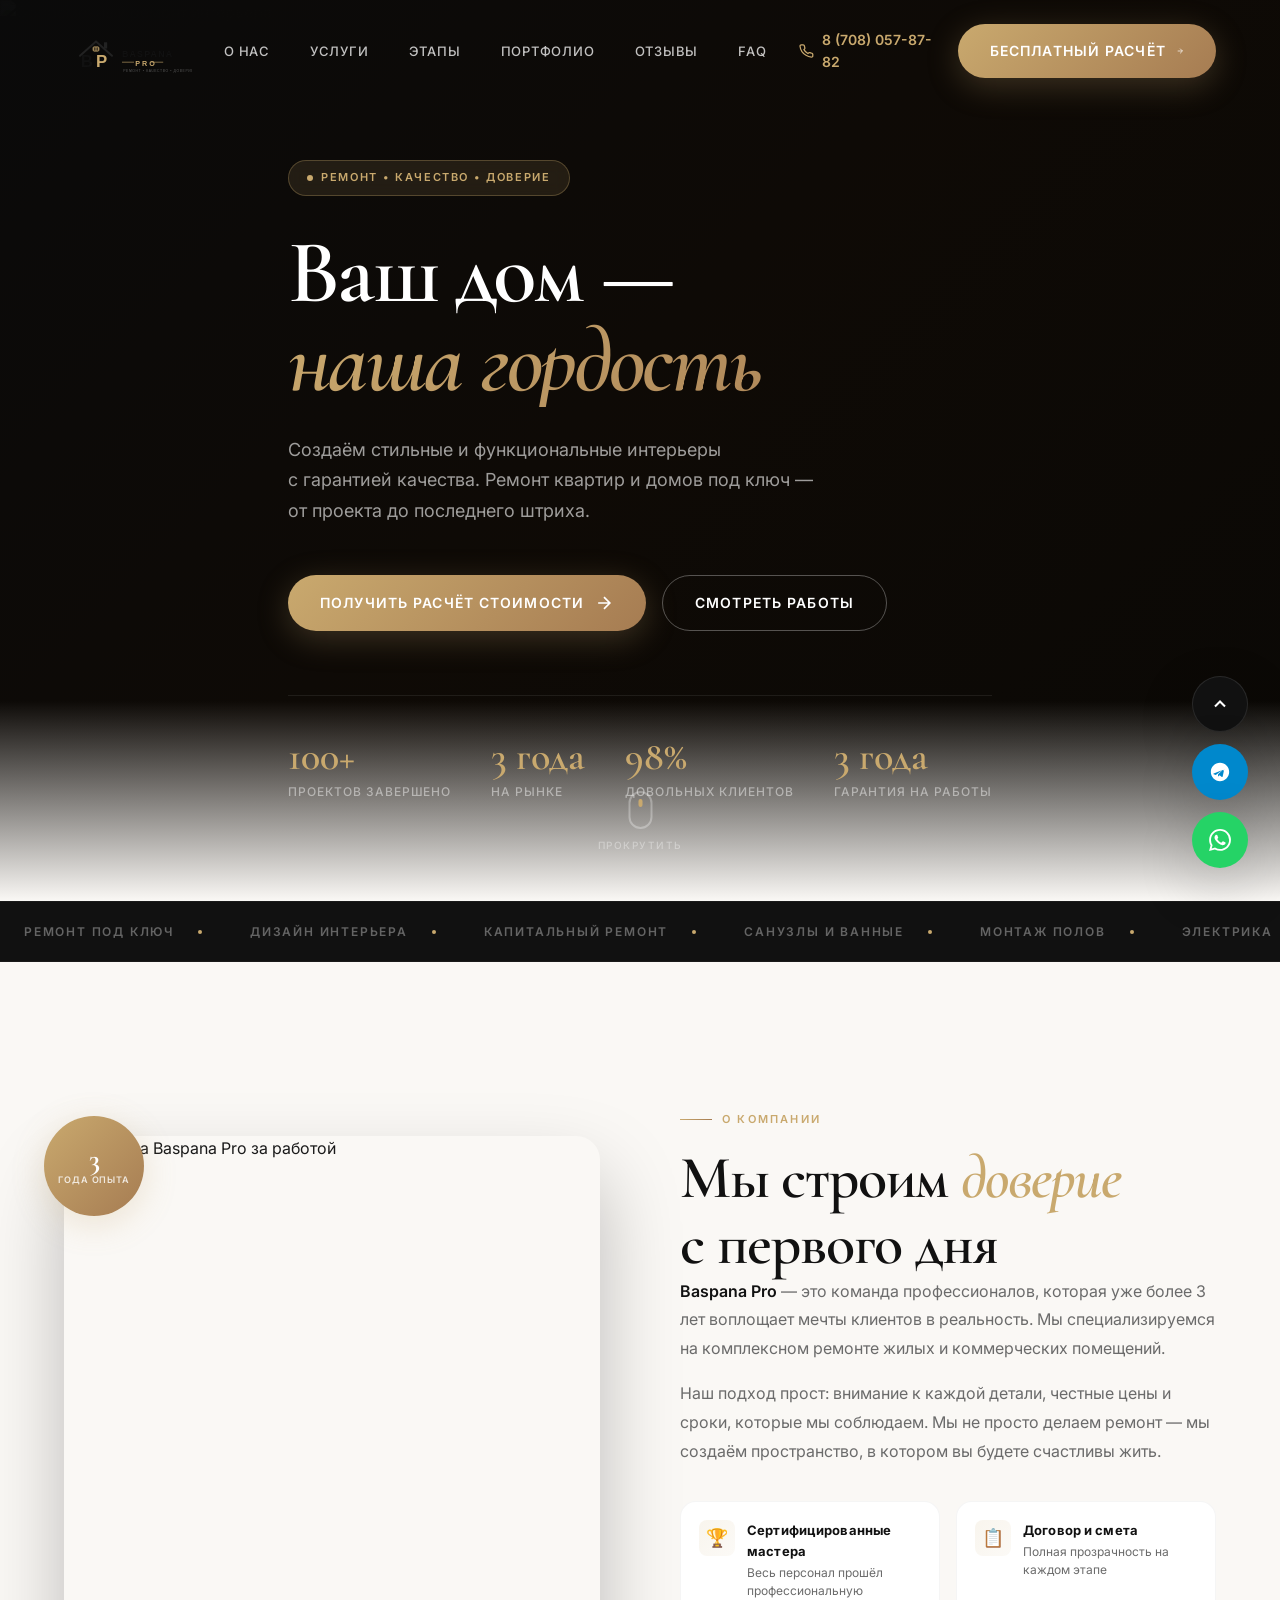
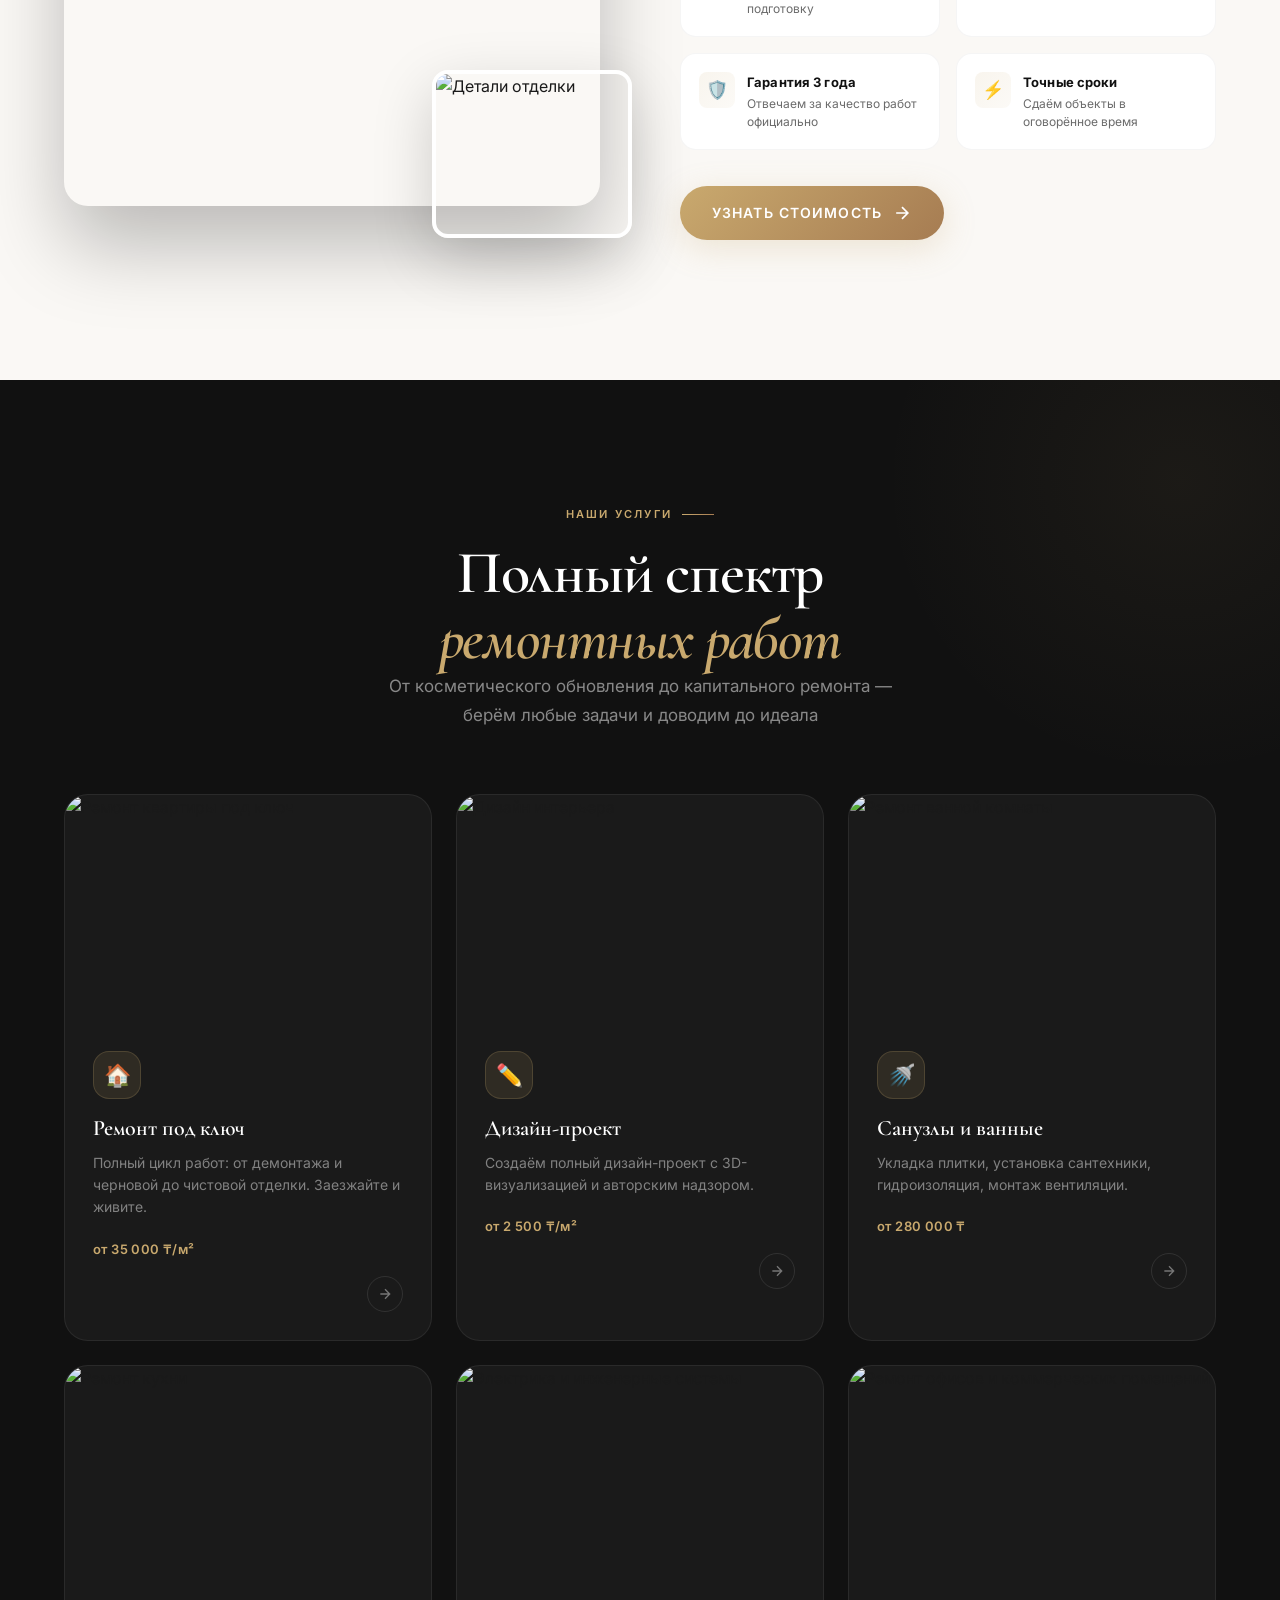
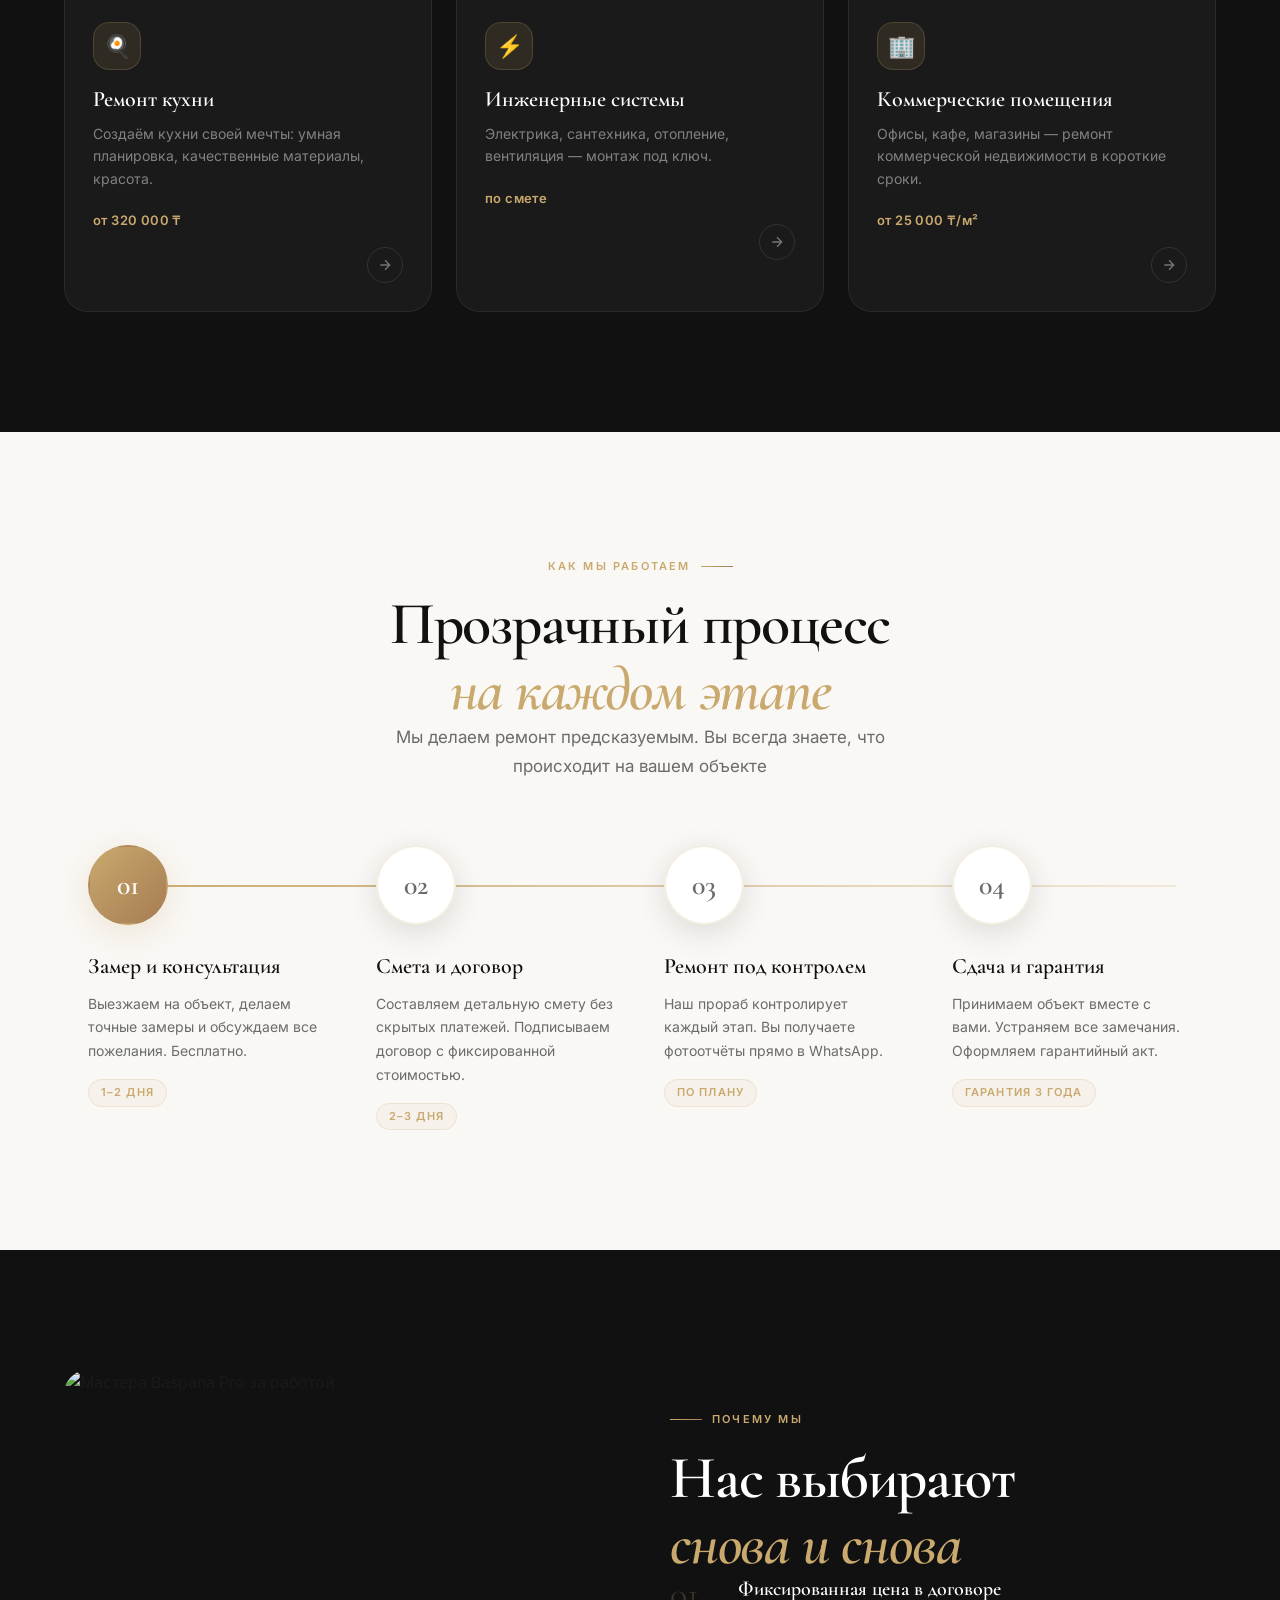
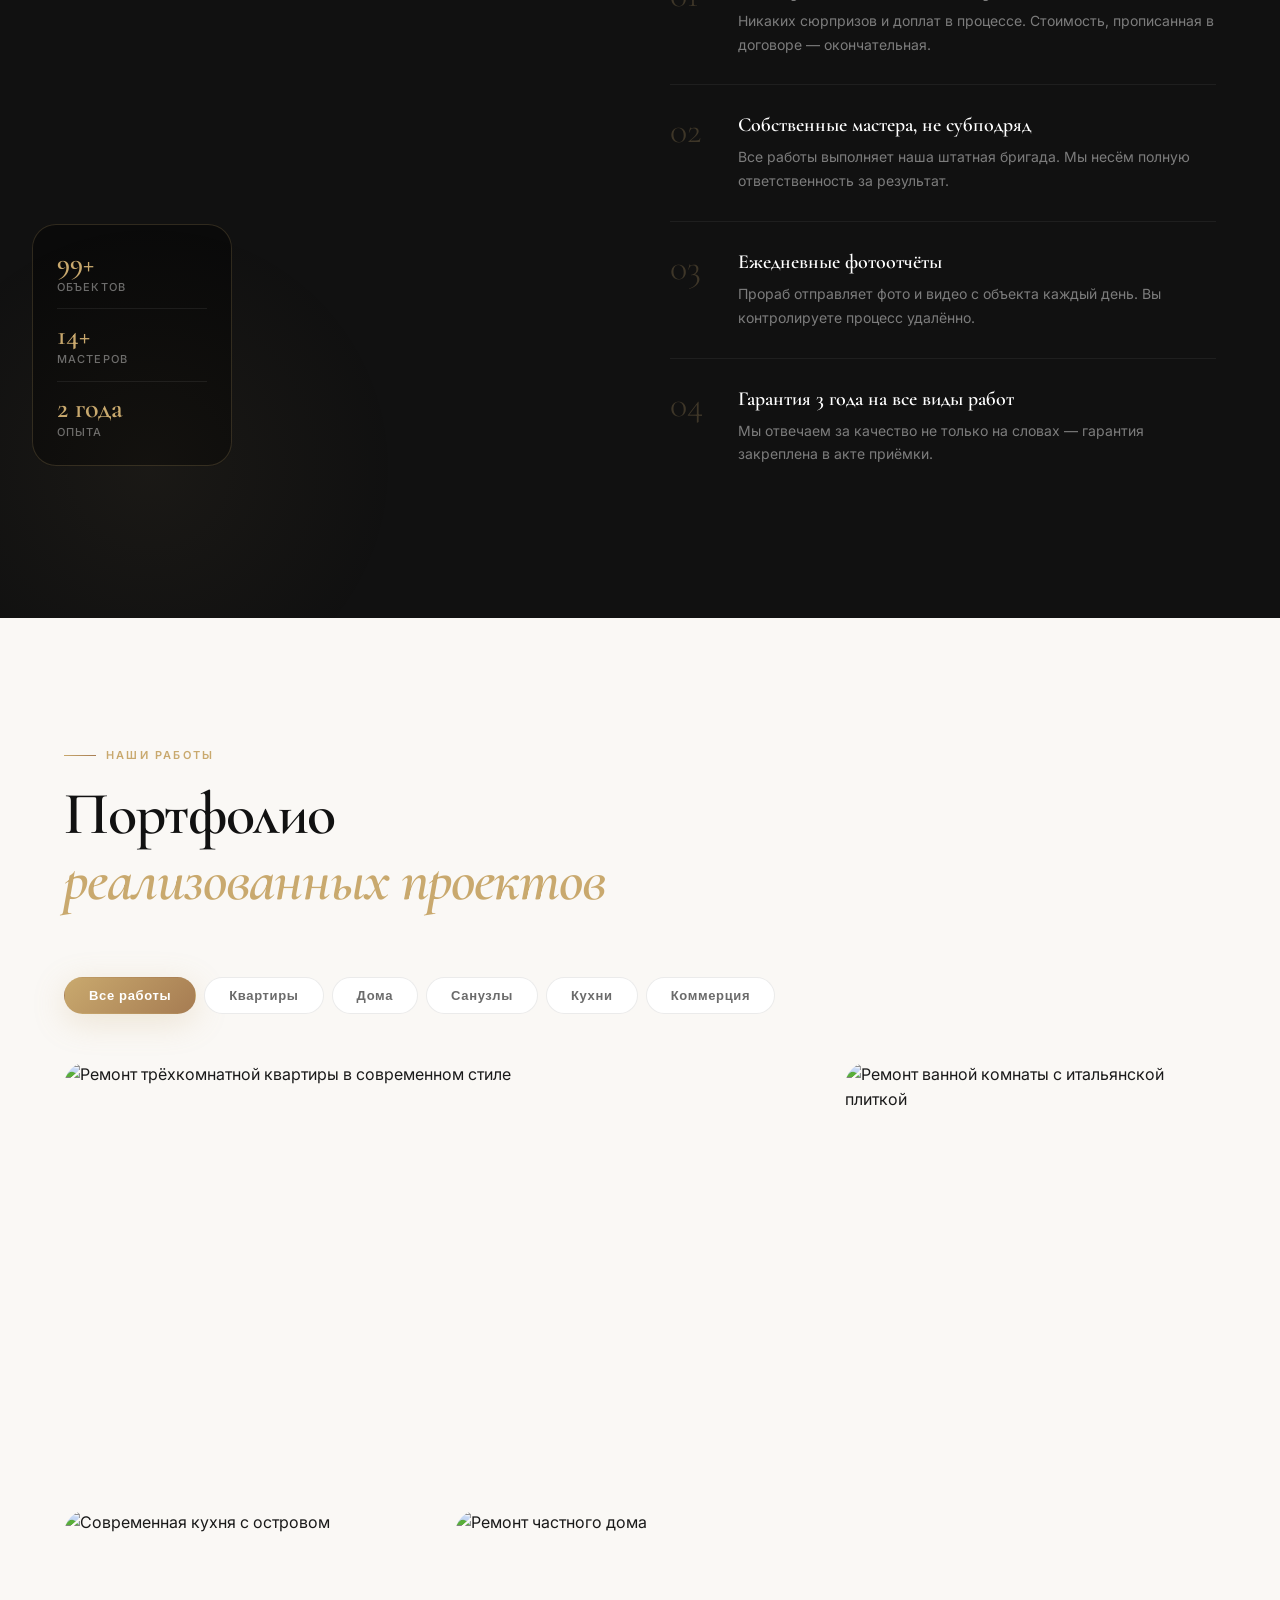
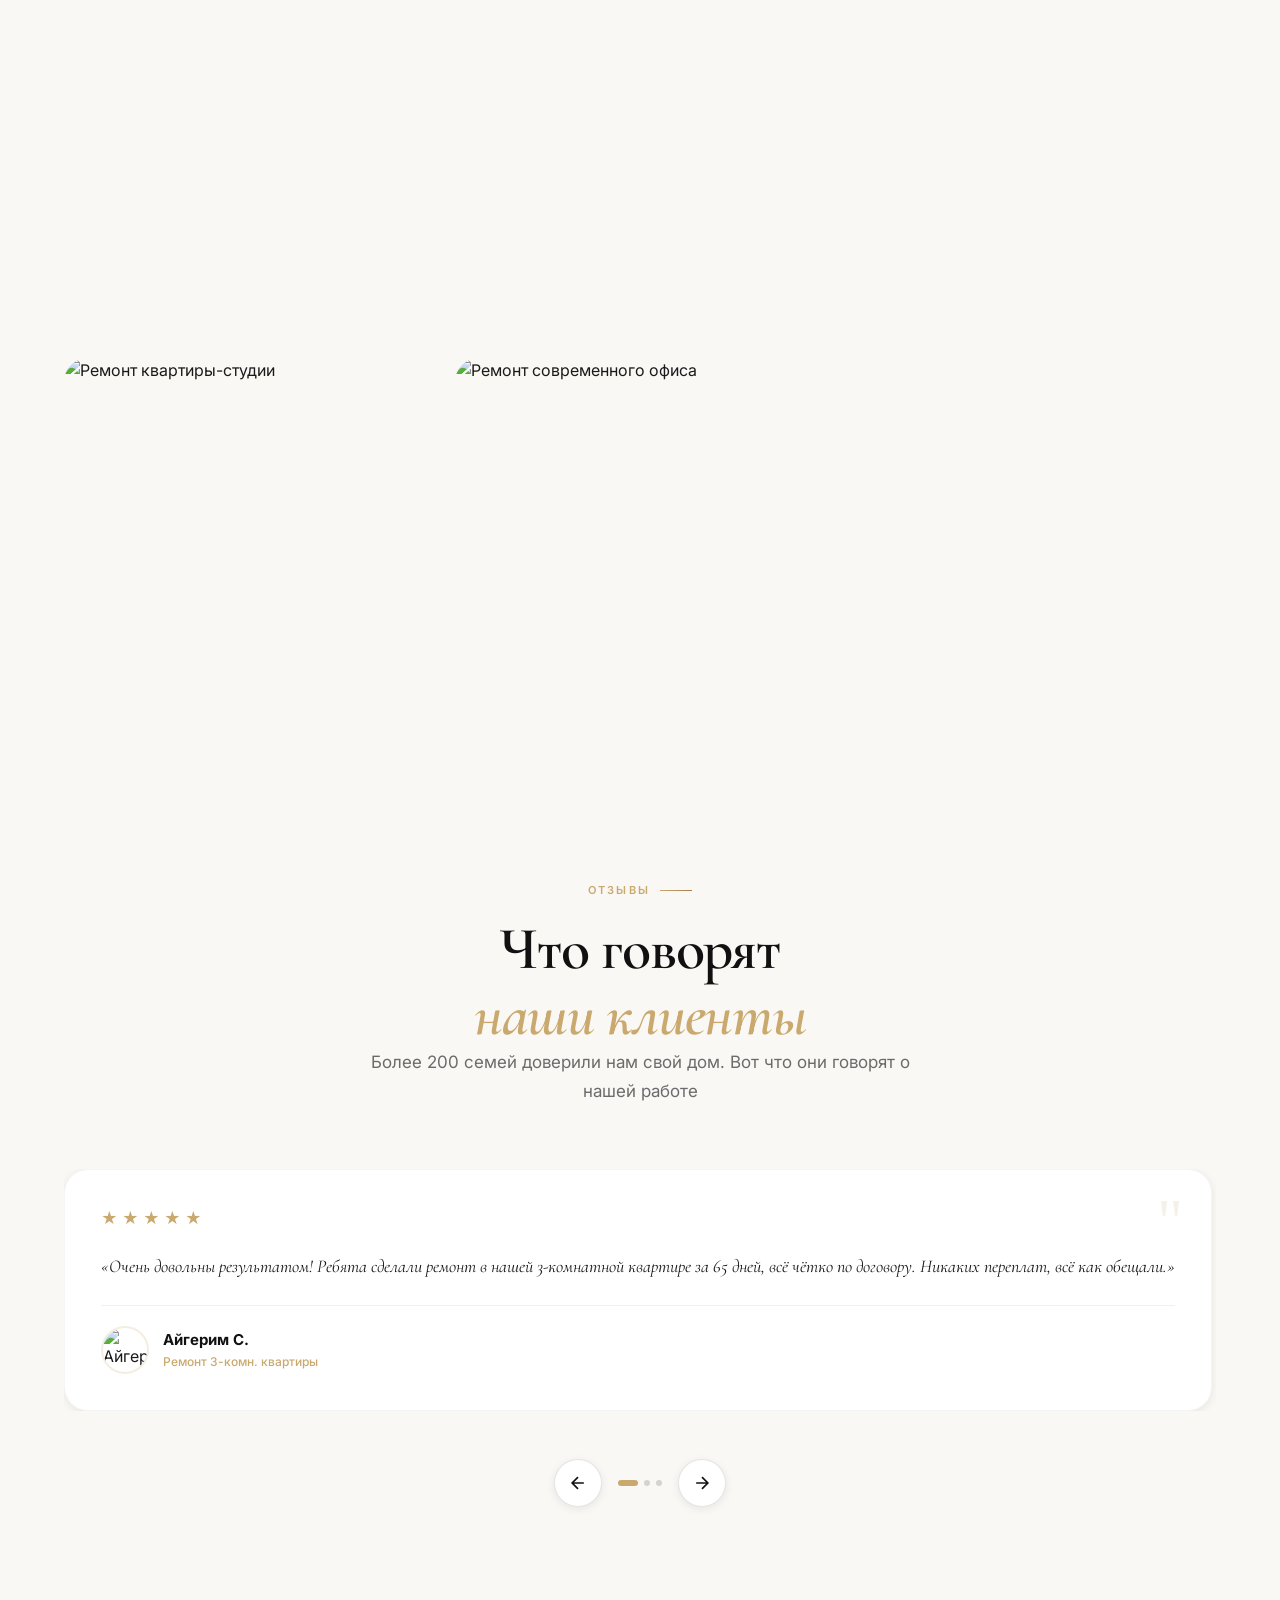
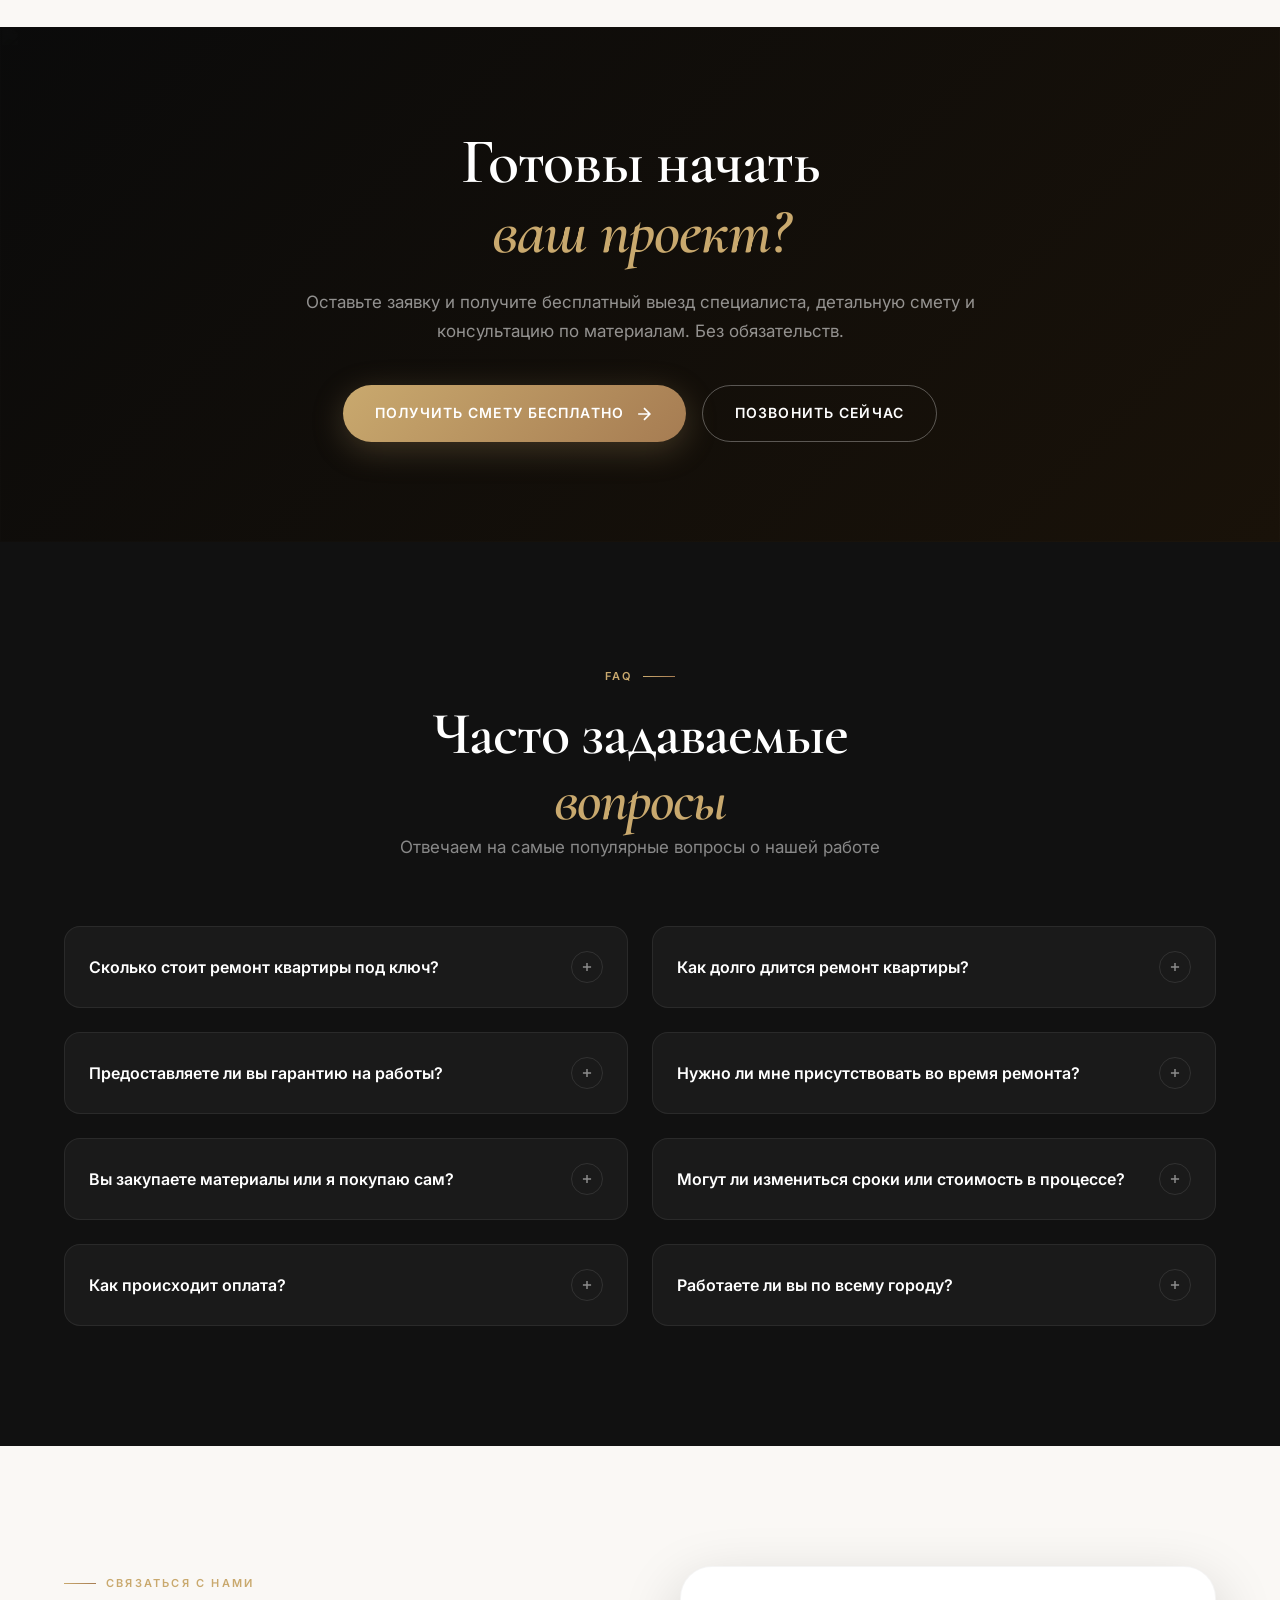
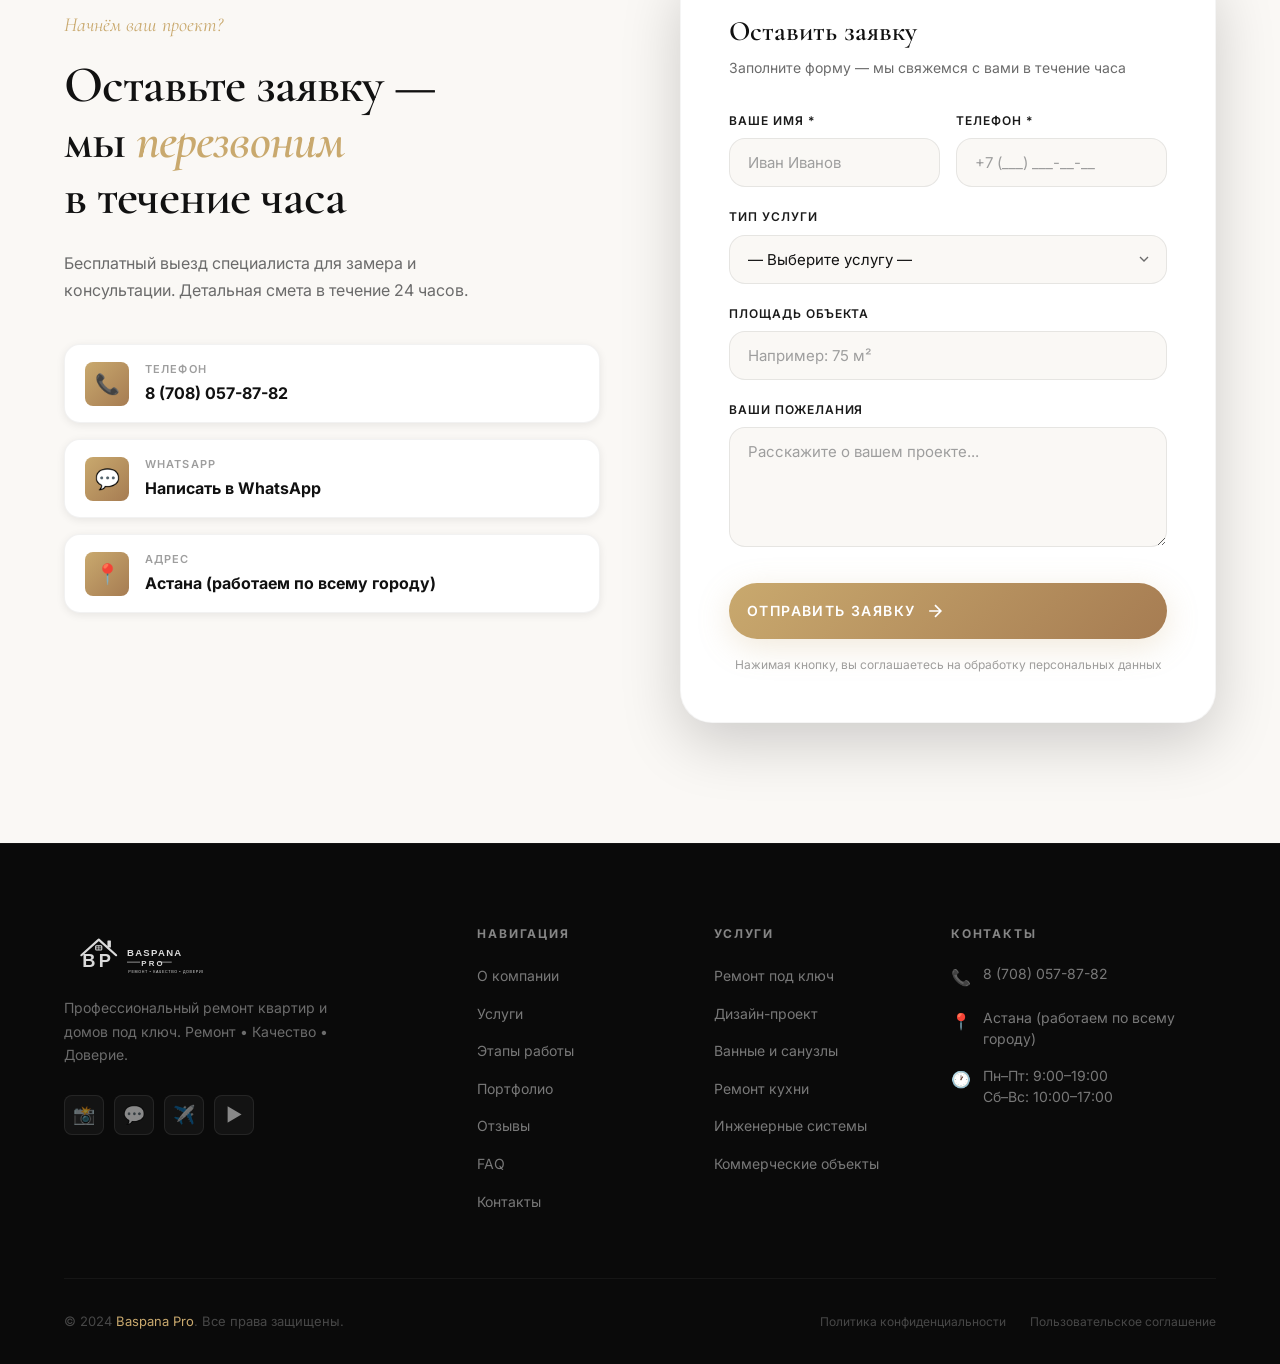
==== index.html @ b4037a0d "Add files via upload" ====
<!DOCTYPE html>
<html lang="ru">
<head>
  <meta charset="UTF-8" />
  <meta name="viewport" content="width=device-width, initial-scale=1.0" />
  <meta name="theme-color" content="#0A0A0A" />

  <!-- SEO -->
  <title>Baspana Pro — Ремонт квартир и домов под ключ</title>
  <meta name="description" content="Baspana Pro — профессиональный ремонт квартир и домов под ключ. Качество, доверие, гарантия результата. Более 100 реализованных проектов." />
  <meta name="keywords" content="ремонт квартир, ремонт домов, ремонт под ключ, Baspana Pro, дизайн интерьера, строительство" />
  <meta name="robots" content="index, follow" />

  <!-- Open Graph -->
  <meta property="og:type" content="website" />
  <meta property="og:title" content="Baspana Pro — Ремонт под ключ" />
  <meta property="og:description" content="Профессиональный ремонт квартир и домов. Качество, доверие, гарантия." />
  <meta property="og:image" content="https://images.unsplash.com/photo-1618221195710-dd6b41faaea6?w=1200" />

  <!-- Preconnect -->
  <link rel="preconnect" href="https://fonts.googleapis.com" />
  <link rel="preconnect" href="https://fonts.gstatic.com" crossorigin />
  <link rel="preconnect" href="https://images.unsplash.com" />

  <!-- Fonts -->
  <link href="https://fonts.googleapis.com/css2?family=Cormorant+Garamond:ital,wght@0,300;0,400;0,500;0,600;0,700;1,400;1,600&family=Inter:wght@300;400;500;600;700&display=swap" rel="stylesheet" />

  <!-- Styles -->
  <link rel="stylesheet" href="css/style.css" />
  <link rel="stylesheet" href="css/animations.css" />

  <style>
    /* Scroll progress bar */
    #scrollProgress {
      position: fixed;
      top: 0;
      left: 0;
      height: 2px;
      width: 0%;
      background: linear-gradient(90deg, #C9A96E, #A67C52);
      z-index: 9999;
      transition: width 0.1s linear;
    }
  </style>
</head>
<body>

<!-- Scroll Progress -->
<div id="scrollProgress" role="progressbar" aria-hidden="true"></div>

<!-- ====================================================
     MOBILE MENU (full screen)
     ==================================================== -->
<nav id="mobileMenu" class="mobile-menu" aria-label="Мобильное меню" role="dialog">
  <ul class="mobile-nav">
    <li><a href="#about"        class="mobile-nav-link">О компании</a></li>
    <li><a href="#services"     class="mobile-nav-link">Услуги</a></li>
    <li><a href="#process"      class="mobile-nav-link">Этапы</a></li>
    <li><a href="#portfolio"    class="mobile-nav-link">Портфолио</a></li>
    <li><a href="#testimonials" class="mobile-nav-link">Отзывы</a></li>
    <li><a href="#contact"      class="mobile-nav-link">Контакты</a></li>
  </ul>
  <a href="tel:87080578782" class="mobile-phone">8 (708) 057-87-82</a>
</nav>

<!-- ====================================================
     HEADER
     ==================================================== -->
<header id="header" class="header" role="banner">
  <div class="container">
    <div class="header-inner">
      <!-- Logo -->
      <a href="#" class="logo" aria-label="Baspana Pro — на главную">
        <img
          src="images/logo.png"
          alt="Baspana Pro"
          class="logo-img logo-img--color"
          width="160"
          height="48"
          onerror="this.src='images/logo.svg'; this.onerror=null;"
        />
      </a>

      <!-- Desktop Navigation -->
      <nav class="nav" aria-label="Основная навигация">
        <a href="#about"        class="nav-link">О нас</a>
        <a href="#services"     class="nav-link">Услуги</a>
        <a href="#process"      class="nav-link">Этапы</a>
        <a href="#portfolio"    class="nav-link">Портфолио</a>
        <a href="#testimonials" class="nav-link">Отзывы</a>
        <a href="#faq"          class="nav-link">FAQ</a>
      </nav>

      <!-- CTA -->
      <div class="header-cta">
        <a href="tel:87080578782" class="header-phone" aria-label="Позвонить нам">
          <svg width="16" height="16" viewBox="0 0 24 24" fill="none" stroke="currentColor" stroke-width="2" aria-hidden="true">
            <path d="M22 16.92v3a2 2 0 0 1-2.18 2 19.79 19.79 0 0 1-8.63-3.07A19.5 19.5 0 0 1 4.69 13a19.79 19.79 0 0 1-3.07-8.67A2 2 0 0 1 3.6 2.18h3a2 2 0 0 1 2 1.72c.127.96.362 1.903.7 2.81a2 2 0 0 1-.45 2.11L7.91 9.76a16 16 0 0 0 6.29 6.29l.96-.96a2 2 0 0 1 2.11-.45c.907.338 1.85.573 2.81.7A2 2 0 0 1 22 16.92z"/>
          </svg>
          8 (708) 057-87-82
        </a>
        <a href="#contact" class="btn btn-primary">
          Бесплатный расчёт
          <svg class="btn-icon" viewBox="0 0 24 24" fill="none" stroke="currentColor" stroke-width="2" aria-hidden="true">
            <path d="M5 12h14M12 5l7 7-7 7"/>
          </svg>
        </a>
      </div>

      <!-- Hamburger -->
      <button
        id="hamburger"
        class="hamburger"
        aria-label="Открыть меню"
        aria-expanded="false"
        aria-controls="mobileMenu"
      >
        <span></span>
        <span></span>
        <span></span>
      </button>
    </div>
  </div>
</header>


<!-- ====================================================
     HERO SECTION
     ==================================================== -->
<section id="hero" class="hero" aria-label="Главный экран">
  <div class="hero-bg" aria-hidden="true">
    <img
      src="https://images.unsplash.com/photo-1618221195710-dd6b41faaea6?w=1600&q=80&auto=format"
      alt="Современный ремонт интерьера"
      loading="eager"
      fetchpriority="high"
    />
  </div>
  <div class="hero-overlay" aria-hidden="true"></div>
  <div class="hero-overlay-bottom" aria-hidden="true"></div>

  <div class="container">
    <div class="hero-content">
      <!-- Badge -->
      <div class="hero-badge">
        <div class="hero-badge-dot" aria-hidden="true"></div>
        <span class="hero-badge-text">Ремонт • Качество • Доверие</span>
      </div>

      <!-- Title -->
      <h1 class="hero-title">
        Ваш дом —
        <span class="hero-title-accent">наша гордость</span>
      </h1>

      <!-- Subtitle -->
      <p class="hero-subtitle">
        Создаём стильные и функциональные интерьеры с&nbsp;гарантией качества.
        Ремонт квартир и домов под&nbsp;ключ — от проекта до последнего штриха.
      </p>

      <!-- Actions -->
      <div class="hero-actions">
        <a href="#contact" class="btn btn-primary" id="heroCtaBtn">
          Получить расчёт стоимости
          <svg class="btn-icon" viewBox="0 0 24 24" fill="none" stroke="currentColor" stroke-width="2" aria-hidden="true">
            <path d="M5 12h14M12 5l7 7-7 7"/>
          </svg>
        </a>
        <a href="#portfolio" class="btn btn-outline">
          Смотреть работы
        </a>
      </div>

      <!-- Hero Stats -->
      <div class="hero-stats" aria-label="Ключевые показатели">
        <div class="hero-stat">
          <div class="hero-stat-value">
            <span data-counter="100" data-suffix="+">100+</span>
          </div>
          <div class="hero-stat-label">Проектов завершено</div>
        </div>
        <div class="hero-stat">
          <div class="hero-stat-value">
            <span data-counter="3" data-suffix="">3</span><span style="color:var(--color-gold)"> года</span>
          </div>
          <div class="hero-stat-label">На рынке</div>
        </div>
        <div class="hero-stat">
          <div class="hero-stat-value">
            <span data-counter="98" data-suffix="%">98%</span>
          </div>
          <div class="hero-stat-label">Довольных клиентов</div>
        </div>
        <div class="hero-stat">
          <div class="hero-stat-value">
            <span data-counter="3" data-suffix=" года">3 года</span>
          </div>
          <div class="hero-stat-label">Гарантия на работы</div>
        </div>
      </div>
    </div>
  </div>

  <!-- Scroll indicator -->
  <div class="hero-scroll" aria-hidden="true" onclick="document.getElementById('marquee').scrollIntoView({behavior:'smooth'})">
    <div class="scroll-mouse">
      <div class="scroll-wheel"></div>
    </div>
    <span class="scroll-text">Прокрутить</span>
  </div>
</section>


<!-- ====================================================
     MARQUEE / TICKER
     ==================================================== -->
<div id="marquee" class="marquee-section" aria-hidden="true">
  <div class="marquee-track">
    <div class="marquee-item"><span>Ремонт под ключ</span><div class="marquee-item-dot"></div></div>
    <div class="marquee-item"><span>Дизайн интерьера</span><div class="marquee-item-dot"></div></div>
    <div class="marquee-item"><span>Капитальный ремонт</span><div class="marquee-item-dot"></div></div>
    <div class="marquee-item"><span>Санузлы и ванные</span><div class="marquee-item-dot"></div></div>
    <div class="marquee-item"><span>Монтаж полов</span><div class="marquee-item-dot"></div></div>
    <div class="marquee-item"><span>Электрика</span><div class="marquee-item-dot"></div></div>
    <div class="marquee-item"><span>Сантехника</span><div class="marquee-item-dot"></div></div>
    <div class="marquee-item"><span>Малярные работы</span><div class="marquee-item-dot"></div></div>
    <div class="marquee-item"><span>Гарантия 3 года</span><div class="marquee-item-dot"></div></div>
    <div class="marquee-item"><span>Бесплатная консультация</span><div class="marquee-item-dot"></div></div>
  </div>
</div>


<!-- ====================================================
     ABOUT SECTION
     ==================================================== -->
<section id="about" class="about" aria-labelledby="about-title">
  <div class="container">
    <div class="about-grid">

      <!-- Visual -->
      <div class="about-visual reveal">
        <div class="about-badge-float" aria-hidden="true">
          <div class="about-badge-number">3</div>
          <div class="about-badge-text">года опыта</div>
        </div>
        <div class="about-image-main">
          <img
            src="https://images.unsplash.com/photo-1556909114-f6e7ad7d3136?w=800&q=80&auto=format"
            alt="Команда Baspana Pro за работой"
            loading="lazy"
          />
        </div>
        <div class="about-image-float" aria-hidden="true">
          <img
            src="https://images.unsplash.com/photo-1631889993959-41b4e9c6e3c5?w=400&q=80&auto=format"
            alt="Детали отделки"
            loading="lazy"
          />
        </div>
      </div>

      <!-- Content -->
      <div class="about-content">
        <div class="section-label reveal">О компании</div>
        <h2 id="about-title" class="section-title reveal reveal-delay-1">
          Мы строим <span>доверие</span><br/>с первого дня
        </h2>
        <p class="about-text reveal reveal-delay-2">
          <strong>Baspana Pro</strong> — это команда профессионалов, которая уже более 3 лет
          воплощает мечты клиентов в реальность. Мы специализируемся на комплексном ремонте
          жилых и коммерческих помещений.
        </p>
        <p class="about-text reveal reveal-delay-2">
          Наш подход прост: внимание к каждой детали, честные цены и сроки, которые мы
          соблюдаем. Мы не просто делаем ремонт — мы создаём пространство, в котором
          вы будете счастливы жить.
        </p>

        <div class="about-features">
          <div class="about-feature reveal reveal-delay-3">
            <div class="about-feature-icon" aria-hidden="true">🏆</div>
            <div>
              <div class="about-feature-title">Сертифицированные мастера</div>
              <div class="about-feature-desc">Весь персонал прошёл профессиональную подготовку</div>
            </div>
          </div>
          <div class="about-feature reveal reveal-delay-3">
            <div class="about-feature-icon" aria-hidden="true">📋</div>
            <div>
              <div class="about-feature-title">Договор и смета</div>
              <div class="about-feature-desc">Полная прозрачность на каждом этапе</div>
            </div>
          </div>
          <div class="about-feature reveal reveal-delay-4">
            <div class="about-feature-icon" aria-hidden="true">🛡️</div>
            <div>
              <div class="about-feature-title">Гарантия 3 года</div>
              <div class="about-feature-desc">Отвечаем за качество работ официально</div>
            </div>
          </div>
          <div class="about-feature reveal reveal-delay-4">
            <div class="about-feature-icon" aria-hidden="true">⚡</div>
            <div>
              <div class="about-feature-title">Точные сроки</div>
              <div class="about-feature-desc">Сдаём объекты в оговорённое время</div>
            </div>
          </div>
        </div>

        <a href="#contact" class="btn btn-primary reveal reveal-delay-5">
          Узнать стоимость
          <svg class="btn-icon" viewBox="0 0 24 24" fill="none" stroke="currentColor" stroke-width="2" aria-hidden="true">
            <path d="M5 12h14M12 5l7 7-7 7"/>
          </svg>
        </a>
      </div>

    </div>
  </div>
</section>


<!-- ====================================================
     SERVICES SECTION
     ==================================================== -->
<section id="services" class="services" aria-labelledby="services-title">
  <div class="container">
    <div class="section-header section-header--center reveal">
      <div class="section-label">Наши услуги</div>
      <h2 id="services-title" class="section-title">Полный спектр<br/><span>ремонтных работ</span></h2>
      <p class="section-subtitle">От косметического обновления до капитального ремонта — берём любые задачи и доводим до идеала</p>
    </div>

    <div class="services-grid">

      <!-- Card 1 -->
      <article class="service-card reveal reveal-delay-1" aria-label="Ремонт под ключ">
        <div class="service-card-image">
          <img
            src="https://images.unsplash.com/photo-1484154218962-a197022b5858?w=600&q=80&auto=format"
            alt="Ремонт квартиры под ключ"
            loading="lazy"
          />
        </div>
        <div class="service-card-body">
          <div class="service-card-icon" aria-hidden="true">🏠</div>
          <h3 class="service-card-title">Ремонт под ключ</h3>
          <p class="service-card-desc">Полный цикл работ: от демонтажа и черновой до чистовой отделки. Заезжайте и живите.</p>
          <div class="service-card-price">от 35 000 ₸/м²</div>
          <div class="service-card-arrow">
            <div class="arrow-circle" aria-hidden="true">
              <svg width="16" height="16" viewBox="0 0 24 24" fill="none" stroke="currentColor" stroke-width="2">
                <path d="M5 12h14M12 5l7 7-7 7"/>
              </svg>
            </div>
          </div>
        </div>
      </article>

      <!-- Card 2 -->
      <article class="service-card reveal reveal-delay-2" aria-label="Дизайн-проект">
        <div class="service-card-image">
          <img
            src="https://images.unsplash.com/photo-1586023492125-27b2c045efd7?w=600&q=80&auto=format"
            alt="Дизайн интерьера"
            loading="lazy"
          />
        </div>
        <div class="service-card-body">
          <div class="service-card-icon" aria-hidden="true">✏️</div>
          <h3 class="service-card-title">Дизайн-проект</h3>
          <p class="service-card-desc">Создаём полный дизайн-проект с 3D-визуализацией и авторским надзором.</p>
          <div class="service-card-price">от 2 500 ₸/м²</div>
          <div class="service-card-arrow">
            <div class="arrow-circle" aria-hidden="true">
              <svg width="16" height="16" viewBox="0 0 24 24" fill="none" stroke="currentColor" stroke-width="2">
                <path d="M5 12h14M12 5l7 7-7 7"/>
              </svg>
            </div>
          </div>
        </div>
      </article>

      <!-- Card 3 -->
      <article class="service-card reveal reveal-delay-3" aria-label="Санузлы и ванные">
        <div class="service-card-image">
          <img
            src="https://images.unsplash.com/photo-1552321554-5fefe8c9ef14?w=600&q=80&auto=format"
            alt="Ремонт ванной комнаты"
            loading="lazy"
          />
        </div>
        <div class="service-card-body">
          <div class="service-card-icon" aria-hidden="true">🚿</div>
          <h3 class="service-card-title">Санузлы и ванные</h3>
          <p class="service-card-desc">Укладка плитки, установка сантехники, гидроизоляция, монтаж вентиляции.</p>
          <div class="service-card-price">от 280 000 ₸</div>
          <div class="service-card-arrow">
            <div class="arrow-circle" aria-hidden="true">
              <svg width="16" height="16" viewBox="0 0 24 24" fill="none" stroke="currentColor" stroke-width="2">
                <path d="M5 12h14M12 5l7 7-7 7"/>
              </svg>
            </div>
          </div>
        </div>
      </article>

      <!-- Card 4 -->
      <article class="service-card reveal reveal-delay-1" aria-label="Кухни">
        <div class="service-card-image">
          <img
            src="https://images.unsplash.com/photo-1556909114-f6e7ad7d3136?w=600&q=80&auto=format"
            alt="Ремонт кухни"
            loading="lazy"
          />
        </div>
        <div class="service-card-body">
          <div class="service-card-icon" aria-hidden="true">🍳</div>
          <h3 class="service-card-title">Ремонт кухни</h3>
          <p class="service-card-desc">Создаём кухни своей мечты: умная планировка, качественные материалы, красота.</p>
          <div class="service-card-price">от 320 000 ₸</div>
          <div class="service-card-arrow">
            <div class="arrow-circle" aria-hidden="true">
              <svg width="16" height="16" viewBox="0 0 24 24" fill="none" stroke="currentColor" stroke-width="2">
                <path d="M5 12h14M12 5l7 7-7 7"/>
              </svg>
            </div>
          </div>
        </div>
      </article>

      <!-- Card 5 -->
      <article class="service-card reveal reveal-delay-2" aria-label="Электрика и сантехника">
        <div class="service-card-image">
          <img
            src="https://images.unsplash.com/photo-1621905251189-08b45d6a269e?w=600&q=80&auto=format"
            alt="Электрика и инженерные системы"
            loading="lazy"
          />
        </div>
        <div class="service-card-body">
          <div class="service-card-icon" aria-hidden="true">⚡</div>
          <h3 class="service-card-title">Инженерные системы</h3>
          <p class="service-card-desc">Электрика, сантехника, отопление, вентиляция — монтаж под ключ.</p>
          <div class="service-card-price">по смете</div>
          <div class="service-card-arrow">
            <div class="arrow-circle" aria-hidden="true">
              <svg width="16" height="16" viewBox="0 0 24 24" fill="none" stroke="currentColor" stroke-width="2">
                <path d="M5 12h14M12 5l7 7-7 7"/>
              </svg>
            </div>
          </div>
        </div>
      </article>

      <!-- Card 6 -->
      <article class="service-card reveal reveal-delay-3" aria-label="Коммерческие помещения">
        <div class="service-card-image">
          <img
            src="https://images.unsplash.com/photo-1497366216548-37526070297c?w=600&q=80&auto=format"
            alt="Ремонт офисов и коммерческих помещений"
            loading="lazy"
          />
        </div>
        <div class="service-card-body">
          <div class="service-card-icon" aria-hidden="true">🏢</div>
          <h3 class="service-card-title">Коммерческие помещения</h3>
          <p class="service-card-desc">Офисы, кафе, магазины — ремонт коммерческой недвижимости в короткие сроки.</p>
          <div class="service-card-price">от 25 000 ₸/м²</div>
          <div class="service-card-arrow">
            <div class="arrow-circle" aria-hidden="true">
              <svg width="16" height="16" viewBox="0 0 24 24" fill="none" stroke="currentColor" stroke-width="2">
                <path d="M5 12h14M12 5l7 7-7 7"/>
              </svg>
            </div>
          </div>
        </div>
      </article>

    </div>
  </div>
</section>


<!-- ====================================================
     PROCESS SECTION
     ==================================================== -->
<section id="process" class="process" aria-labelledby="process-title">
  <div class="container">
    <div class="section-header section-header--center reveal">
      <div class="section-label">Как мы работаем</div>
      <h2 id="process-title" class="section-title">Прозрачный процесс<br/><span>на каждом этапе</span></h2>
      <p class="section-subtitle">Мы делаем ремонт предсказуемым. Вы всегда знаете, что происходит на вашем объекте</p>
    </div>

    <div class="process-timeline">

      <div class="process-step active reveal reveal-delay-1">
        <div class="process-step-num">
          <span class="process-step-num-inner">01</span>
        </div>
        <h3 class="process-step-title">Замер и консультация</h3>
        <p class="process-step-desc">Выезжаем на объект, делаем точные замеры и обсуждаем все пожелания. Бесплатно.</p>
        <span class="process-step-tag">1–2 дня</span>
      </div>

      <div class="process-step reveal reveal-delay-2">
        <div class="process-step-num">
          <span class="process-step-num-inner">02</span>
        </div>
        <h3 class="process-step-title">Смета и договор</h3>
        <p class="process-step-desc">Составляем детальную смету без скрытых платежей. Подписываем договор с фиксированной стоимостью.</p>
        <span class="process-step-tag">2–3 дня</span>
      </div>

      <div class="process-step reveal reveal-delay-3">
        <div class="process-step-num">
          <span class="process-step-num-inner">03</span>
        </div>
        <h3 class="process-step-title">Ремонт под контролем</h3>
        <p class="process-step-desc">Наш прораб контролирует каждый этап. Вы получаете фотоотчёты прямо в WhatsApp.</p>
        <span class="process-step-tag">по плану</span>
      </div>

      <div class="process-step reveal reveal-delay-4">
        <div class="process-step-num">
          <span class="process-step-num-inner">04</span>
        </div>
        <h3 class="process-step-title">Сдача и гарантия</h3>
        <p class="process-step-desc">Принимаем объект вместе с вами. Устраняем все замечания. Оформляем гарантийный акт.</p>
        <span class="process-step-tag">гарантия 3 года</span>
      </div>

    </div>
  </div>
</section>


<!-- ====================================================
     WHY US / ADVANTAGES
     ==================================================== -->
<section id="why" class="why-us" aria-labelledby="why-title">
  <div class="container">
    <div class="why-grid">

      <!-- Visual -->
      <div class="why-visual reveal">
        <div class="why-image">
          <img
            src="https://images.unsplash.com/photo-1503387762-592deb58ef4e?w=800&q=80&auto=format"
            alt="Мастера Baspana Pro за работой"
            loading="lazy"
          />
        </div>
        <div class="why-stats-overlay">
          <div class="why-stat">
            <div class="why-stat-value">
              <span data-counter="100" data-suffix="">100</span><span style="color:var(--color-gold)">+</span>
            </div>
            <div class="why-stat-label">Объектов</div>
          </div>
          <div class="why-stat">
            <div class="why-stat-value">
              <span data-counter="15" data-suffix="">15</span><span style="color:var(--color-gold)">+</span>
            </div>
            <div class="why-stat-label">Мастеров</div>
          </div>
          <div class="why-stat">
            <div class="why-stat-value">
              <span data-counter="3" data-suffix="">3</span><span style="color:var(--color-gold)"> года</span>
            </div>
            <div class="why-stat-label">Опыта</div>
          </div>
        </div>
      </div>

      <!-- Advantages -->
      <div>
        <div class="section-label reveal">Почему мы</div>
        <h2 id="why-title" class="section-title reveal reveal-delay-1" style="color:var(--color-white);">
          Нас выбирают<br/><span>снова и снова</span>
        </h2>

        <div class="why-advantages">
          <div class="why-advantage reveal reveal-delay-2">
            <div class="why-advantage-num" aria-hidden="true">01</div>
            <div class="why-advantage-content">
              <h3 class="why-advantage-title">Фиксированная цена в договоре</h3>
              <p class="why-advantage-desc">Никаких сюрпризов и доплат в процессе. Стоимость, прописанная в договоре — окончательная.</p>
            </div>
          </div>

          <div class="why-advantage reveal reveal-delay-3">
            <div class="why-advantage-num" aria-hidden="true">02</div>
            <div class="why-advantage-content">
              <h3 class="why-advantage-title">Собственные мастера, не субподряд</h3>
              <p class="why-advantage-desc">Все работы выполняет наша штатная бригада. Мы несём полную ответственность за результат.</p>
            </div>
          </div>

          <div class="why-advantage reveal reveal-delay-4">
            <div class="why-advantage-num" aria-hidden="true">03</div>
            <div class="why-advantage-content">
              <h3 class="why-advantage-title">Ежедневные фотоотчёты</h3>
              <p class="why-advantage-desc">Прораб отправляет фото и видео с объекта каждый день. Вы контролируете процесс удалённо.</p>
            </div>
          </div>

          <div class="why-advantage reveal reveal-delay-5">
            <div class="why-advantage-num" aria-hidden="true">04</div>
            <div class="why-advantage-content">
              <h3 class="why-advantage-title">Гарантия 3 года на все виды работ</h3>
              <p class="why-advantage-desc">Мы отвечаем за качество не только на словах — гарантия закреплена в акте приёмки.</p>
            </div>
          </div>
        </div>
      </div>

    </div>
  </div>
</section>


<!-- ====================================================
     PORTFOLIO SECTION
     ==================================================== -->
<section id="portfolio" class="portfolio" aria-labelledby="portfolio-title">
  <div class="container">
    <div class="section-header reveal">
      <div class="section-label">Наши работы</div>
      <h2 id="portfolio-title" class="section-title">Портфолио<br/><span>реализованных проектов</span></h2>
    </div>

    <!-- Filter -->
    <div class="portfolio-filter reveal" role="group" aria-label="Фильтр по категориям">
      <button class="filter-btn active" data-filter="all" id="filterAll">Все работы</button>
      <button class="filter-btn" data-filter="apartment" id="filterApartment">Квартиры</button>
      <button class="filter-btn" data-filter="house" id="filterHouse">Дома</button>
      <button class="filter-btn" data-filter="bathroom" id="filterBathroom">Санузлы</button>
      <button class="filter-btn" data-filter="kitchen" id="filterKitchen">Кухни</button>
      <button class="filter-btn" data-filter="commercial" id="filterCommercial">Коммерция</button>
    </div>

    <!-- Grid -->
    <div class="portfolio-grid" role="list">

      <div class="portfolio-item reveal" data-category="apartment" role="listitem" aria-label="Трёхкомнатная квартира, 85 м²">
        <img
          src="https://images.unsplash.com/photo-1618221195710-dd6b41faaea6?w=800&q=80&auto=format"
          alt="Ремонт трёхкомнатной квартиры в современном стиле"
          loading="lazy"
        />
        <div class="portfolio-item-overlay">
          <div class="portfolio-item-category">Квартира</div>
          <div class="portfolio-item-title">3-комнатная, 85 м²</div>
          <div class="portfolio-item-meta">Современный минимализм • 65 дней</div>
        </div>
        <div class="portfolio-expand" aria-hidden="true">
          <svg width="18" height="18" viewBox="0 0 24 24" fill="none" stroke="currentColor" stroke-width="2">
            <path d="M15 3h6v6M9 21H3v-6M21 3l-7 7M3 21l7-7"/>
          </svg>
        </div>
      </div>

      <div class="portfolio-item reveal reveal-delay-1" data-category="bathroom" role="listitem" aria-label="Ванная комната">
        <img
          src="https://images.unsplash.com/photo-1552321554-5fefe8c9ef14?w=600&q=80&auto=format"
          alt="Ремонт ванной комнаты с итальянской плиткой"
          loading="lazy"
        />
        <div class="portfolio-item-overlay">
          <div class="portfolio-item-category">Санузел</div>
          <div class="portfolio-item-title">Мастер-ванная</div>
          <div class="portfolio-item-meta">Итальянская плитка • 21 день</div>
        </div>
        <div class="portfolio-expand" aria-hidden="true">
          <svg width="18" height="18" viewBox="0 0 24 24" fill="none" stroke="currentColor" stroke-width="2">
            <path d="M15 3h6v6M9 21H3v-6M21 3l-7 7M3 21l7-7"/>
          </svg>
        </div>
      </div>

      <div class="portfolio-item reveal reveal-delay-2" data-category="kitchen" role="listitem" aria-label="Кухня">
        <img
          src="https://images.unsplash.com/photo-1556909114-f6e7ad7d3136?w=600&q=80&auto=format"
          alt="Современная кухня с островом"
          loading="lazy"
        />
        <div class="portfolio-item-overlay">
          <div class="portfolio-item-category">Кухня</div>
          <div class="portfolio-item-title">Кухня с островом</div>
          <div class="portfolio-item-meta">Скандинавский стиль • 18 дней</div>
        </div>
        <div class="portfolio-expand" aria-hidden="true">
          <svg width="18" height="18" viewBox="0 0 24 24" fill="none" stroke="currentColor" stroke-width="2">
            <path d="M15 3h6v6M9 21H3v-6M21 3l-7 7M3 21l7-7"/>
          </svg>
        </div>
      </div>

      <div class="portfolio-item reveal" data-category="house" role="listitem" aria-label="Частный дом">
        <img
          src="https://images.unsplash.com/photo-1600585154340-be6161a56a0c?w=800&q=80&auto=format"
          alt="Ремонт частного дома"
          loading="lazy"
        />
        <div class="portfolio-item-overlay">
          <div class="portfolio-item-category">Частный дом</div>
          <div class="portfolio-item-title">Дом 180 м², Алматы</div>
          <div class="portfolio-item-meta">Классика + современность • 4 месяца</div>
        </div>
        <div class="portfolio-expand" aria-hidden="true">
          <svg width="18" height="18" viewBox="0 0 24 24" fill="none" stroke="currentColor" stroke-width="2">
            <path d="M15 3h6v6M9 21H3v-6M21 3l-7 7M3 21l7-7"/>
          </svg>
        </div>
      </div>

      <div class="portfolio-item reveal reveal-delay-1" data-category="apartment" role="listitem" aria-label="Студия">
        <img
          src="https://images.unsplash.com/photo-1586023492125-27b2c045efd7?w=600&q=80&auto=format"
          alt="Ремонт квартиры-студии"
          loading="lazy"
        />
        <div class="portfolio-item-overlay">
          <div class="portfolio-item-category">Студия</div>
          <div class="portfolio-item-title">Квартира-студия, 38 м²</div>
          <div class="portfolio-item-meta">Loft стиль • 45 дней</div>
        </div>
        <div class="portfolio-expand" aria-hidden="true">
          <svg width="18" height="18" viewBox="0 0 24 24" fill="none" stroke="currentColor" stroke-width="2">
            <path d="M15 3h6v6M9 21H3v-6M21 3l-7 7M3 21l7-7"/>
          </svg>
        </div>
      </div>

      <div class="portfolio-item reveal reveal-delay-2" data-category="commercial" role="listitem" aria-label="Офис">
        <img
          src="https://images.unsplash.com/photo-1497366216548-37526070297c?w=600&q=80&auto=format"
          alt="Ремонт современного офиса"
          loading="lazy"
        />
        <div class="portfolio-item-overlay">
          <div class="portfolio-item-category">Офис</div>
          <div class="portfolio-item-title">Open-space офис, 200 м²</div>
          <div class="portfolio-item-meta">Корпоративный стиль • 35 дней</div>
        </div>
        <div class="portfolio-expand" aria-hidden="true">
          <svg width="18" height="18" viewBox="0 0 24 24" fill="none" stroke="currentColor" stroke-width="2">
            <path d="M15 3h6v6M9 21H3v-6M21 3l-7 7M3 21l7-7"/>
          </svg>
        </div>
      </div>

    </div>
  </div>
</section>


<!-- ====================================================
     TESTIMONIALS
     ==================================================== -->
<section id="testimonials" class="testimonials" aria-labelledby="testimonials-title">
  <div class="container">
    <div class="section-header section-header--center reveal">
      <div class="section-label">Отзывы</div>
      <h2 id="testimonials-title" class="section-title">Что говорят<br/><span>наши клиенты</span></h2>
      <p class="section-subtitle">Более 200 семей доверили нам свой дом. Вот что они говорят о нашей работе</p>
    </div>

    <div class="testimonials-slider">
      <div class="testimonials-track" id="testimonialsTrack">

        <article class="testimonial-card reveal">
          <div class="testimonial-rating" aria-label="Оценка: 5 из 5">
            <span class="star" aria-hidden="true">★</span>
            <span class="star" aria-hidden="true">★</span>
            <span class="star" aria-hidden="true">★</span>
            <span class="star" aria-hidden="true">★</span>
            <span class="star" aria-hidden="true">★</span>
          </div>
          <p class="testimonial-text">
            «Очень довольны результатом! Ребята сделали ремонт в нашей 3-комнатной квартире за 65 дней, всё чётко по договору. Никаких переплат, всё как обещали.»
          </p>
          <div class="testimonial-quote" aria-hidden="true">"</div>
          <div class="testimonial-author">
            <img
              src="https://randomuser.me/api/portraits/women/44.jpg"
              alt="Айгерим С."
              class="testimonial-avatar"
              loading="lazy"
              width="48" height="48"
            />
            <div>
              <div class="testimonial-name">Айгерим С.</div>
              <div class="testimonial-role">Ремонт 3-комн. квартиры</div>
            </div>
          </div>
        </article>

        <article class="testimonial-card reveal reveal-delay-1">
          <div class="testimonial-rating" aria-label="Оценка: 5 из 5">
            <span class="star" aria-hidden="true">★</span>
            <span class="star" aria-hidden="true">★</span>
            <span class="star" aria-hidden="true">★</span>
            <span class="star" aria-hidden="true">★</span>
            <span class="star" aria-hidden="true">★</span>
          </div>
          <p class="testimonial-text">
            «Baspana Pro — лучший выбор для ремонта! Сделали кухню и санузел. Каждый день присылали фото с объекта. Качество отделки на высшем уровне.»
          </p>
          <div class="testimonial-quote" aria-hidden="true">"</div>
          <div class="testimonial-author">
            <img
              src="https://randomuser.me/api/portraits/men/32.jpg"
              alt="Данияр М."
              class="testimonial-avatar"
              loading="lazy"
              width="48" height="48"
            />
            <div>
              <div class="testimonial-name">Данияр М.</div>
              <div class="testimonial-role">Ремонт кухни и санузла</div>
            </div>
          </div>
        </article>

        <article class="testimonial-card reveal reveal-delay-2">
          <div class="testimonial-rating" aria-label="Оценка: 5 из 5">
            <span class="star" aria-hidden="true">★</span>
            <span class="star" aria-hidden="true">★</span>
            <span class="star" aria-hidden="true">★</span>
            <span class="star" aria-hidden="true">★</span>
            <span class="star" aria-hidden="true">★</span>
          </div>
          <p class="testimonial-text">
            «Заказывали ремонт под ключ. Всё выполнено чисто, аккуратно, в срок. Ни одного пустого обещания. Обязательно обратимся снова и рекомендуем друзьям!»
          </p>
          <div class="testimonial-quote" aria-hidden="true">"</div>
          <div class="testimonial-author">
            <img
              src="https://randomuser.me/api/portraits/women/68.jpg"
              alt="Мадина К."
              class="testimonial-avatar"
              loading="lazy"
              width="48" height="48"
            />
            <div>
              <div class="testimonial-name">Мадина К.</div>
              <div class="testimonial-role">Ремонт под ключ, 90 м²</div>
            </div>
          </div>
        </article>

        <article class="testimonial-card reveal reveal-delay-3">
          <div class="testimonial-rating" aria-label="Оценка: 5 из 5">
            <span class="star" aria-hidden="true">★</span>
            <span class="star" aria-hidden="true">★</span>
            <span class="star" aria-hidden="true">★</span>
            <span class="star" aria-hidden="true">★</span>
            <span class="star" aria-hidden="true">★</span>
          </div>
          <p class="testimonial-text">
            «Делали офис 200 квадратов. Быстро, качественно, с учётом всех наших пожеланий. Менеджер всегда был на связи. Рекомендую для коммерческих объектов!»
          </p>
          <div class="testimonial-quote" aria-hidden="true">"</div>
          <div class="testimonial-author">
            <img
              src="https://randomuser.me/api/portraits/men/52.jpg"
              alt="Алибек Т."
              class="testimonial-avatar"
              loading="lazy"
              width="48" height="48"
            />
            <div>
              <div class="testimonial-name">Алибек Т.</div>
              <div class="testimonial-role">Ремонт офиса</div>
            </div>
          </div>
        </article>

        <article class="testimonial-card reveal reveal-delay-4">
          <div class="testimonial-rating" aria-label="Оценка: 5 из 5">
            <span class="star" aria-hidden="true">★</span>
            <span class="star" aria-hidden="true">★</span>
            <span class="star" aria-hidden="true">★</span>
            <span class="star" aria-hidden="true">★</span>
            <span class="star" aria-hidden="true">★</span>
          </div>
          <p class="testimonial-text">
            «Ремонт частного дома в 180 м² — сложная задача. Команда справилась отлично: всё продумано до мелочей, красиво и функционально. Живём и радуемся!»
          </p>
          <div class="testimonial-quote" aria-hidden="true">"</div>
          <div class="testimonial-author">
            <img
              src="https://randomuser.me/api/portraits/women/25.jpg"
              alt="Зарина Н."
              class="testimonial-avatar"
              loading="lazy"
              width="48" height="48"
            />
            <div>
              <div class="testimonial-name">Зарина Н.</div>
              <div class="testimonial-role">Ремонт дома 180 м²</div>
            </div>
          </div>
        </article>

      </div>
    </div>

    <!-- Slider Controls -->
    <div class="slider-controls" aria-label="Управление слайдером">
      <button id="sliderPrev" class="slider-btn" aria-label="Предыдущий отзыв">
        <svg width="20" height="20" viewBox="0 0 24 24" fill="none" stroke="currentColor" stroke-width="2">
          <path d="M19 12H5M12 19l-7-7 7-7"/>
        </svg>
      </button>

      <div class="slider-dots" role="tablist" aria-label="Переключатель слайдов">
        <div class="slider-dot active" role="tab" aria-selected="true" aria-label="Слайд 1"></div>
        <div class="slider-dot" role="tab" aria-selected="false" aria-label="Слайд 2"></div>
        <div class="slider-dot" role="tab" aria-selected="false" aria-label="Слайд 3"></div>
      </div>

      <button id="sliderNext" class="slider-btn" aria-label="Следующий отзыв">
        <svg width="20" height="20" viewBox="0 0 24 24" fill="none" stroke="currentColor" stroke-width="2">
          <path d="M5 12h14M12 5l7 7-7 7"/>
        </svg>
      </button>
    </div>
  </div>
</section>


<!-- ====================================================
     CTA BANNER
     ==================================================== -->
<section class="cta-banner" aria-label="Призыв к действию">
  <div class="cta-banner-bg" aria-hidden="true">
    <img
      src="https://images.unsplash.com/photo-1600585154340-be6161a56a0c?w=1400&q=80&auto=format"
      alt=""
      loading="lazy"
    />
  </div>
  <div class="cta-banner-overlay" aria-hidden="true"></div>
  <div class="container">
    <div class="cta-banner-content reveal">
      <h2 class="cta-banner-title">
        Готовы начать<br/>
        <span>ваш проект?</span>
      </h2>
      <p class="cta-banner-text">
        Оставьте заявку и получите бесплатный выезд специалиста, детальную смету
        и консультацию по материалам. Без обязательств.
      </p>
      <div class="cta-banner-actions">
        <a href="#contact" class="btn btn-primary">
          Получить смету бесплатно
          <svg class="btn-icon" viewBox="0 0 24 24" fill="none" stroke="currentColor" stroke-width="2" aria-hidden="true">
            <path d="M5 12h14M12 5l7 7-7 7"/>
          </svg>
        </a>
        <a href="tel:87080578782" class="btn btn-outline">
          Позвонить сейчас
        </a>
      </div>
    </div>
  </div>
</section>


<!-- ====================================================
     FAQ SECTION
     ==================================================== -->
<section id="faq" class="faq" aria-labelledby="faq-title">
  <div class="container">
    <div class="section-header section-header--center reveal">
      <div class="section-label">FAQ</div>
      <h2 id="faq-title" class="section-title" style="color:var(--color-white);">Часто задаваемые<br/><span>вопросы</span></h2>
      <p class="section-subtitle">Отвечаем на самые популярные вопросы о нашей работе</p>
    </div>

    <div class="faq-grid">

      <div class="faq-item reveal reveal-delay-1">
        <div class="faq-question" role="button" tabindex="0" aria-expanded="false">
          <span class="faq-question-text">Сколько стоит ремонт квартиры под ключ?</span>
          <div class="faq-icon" aria-hidden="true">
            <svg width="14" height="14" viewBox="0 0 24 24" fill="none" stroke="currentColor" stroke-width="2.5">
              <path d="M12 5v14M5 12h14"/>
            </svg>
          </div>
        </div>
        <div class="faq-answer" role="region">
          <div class="faq-answer-inner">
            Стоимость зависит от площади, сложности работ и выбранных материалов. Ориентировочно: косметический ремонт — от 15 000 ₸/м², капитальный под ключ — от 35 000 ₸/м². Точную смету рассчитаем бесплатно после замера.
          </div>
        </div>
      </div>

      <div class="faq-item reveal reveal-delay-2">
        <div class="faq-question" role="button" tabindex="0" aria-expanded="false">
          <span class="faq-question-text">Как долго длится ремонт квартиры?</span>
          <div class="faq-icon" aria-hidden="true">
            <svg width="14" height="14" viewBox="0 0 24 24" fill="none" stroke="currentColor" stroke-width="2.5">
              <path d="M12 5v14M5 12h14"/>
            </svg>
          </div>
        </div>
        <div class="faq-answer" role="region">
          <div class="faq-answer-inner">
            Зависит от объёма работ. Студия — 30–45 дней, 2-комнатная — 50–70 дней, 3-комнатная — 60–90 дней. Сроки фиксируются в договоре и соблюдаются.
          </div>
        </div>
      </div>

      <div class="faq-item reveal reveal-delay-3">
        <div class="faq-question" role="button" tabindex="0" aria-expanded="false">
          <span class="faq-question-text">Предоставляете ли вы гарантию на работы?</span>
          <div class="faq-icon" aria-hidden="true">
            <svg width="14" height="14" viewBox="0 0 24 24" fill="none" stroke="currentColor" stroke-width="2.5">
              <path d="M12 5v14M5 12h14"/>
            </svg>
          </div>
        </div>
        <div class="faq-answer" role="region">
          <div class="faq-answer-inner">
            Да, мы предоставляем официальную гарантию 3 года на все выполненные работы. Это закрепляется в гарантийном акте при сдаче объекта. Если что-то выйдет из строя по нашей вине — устраним бесплатно.
          </div>
        </div>
      </div>

      <div class="faq-item reveal reveal-delay-4">
        <div class="faq-question" role="button" tabindex="0" aria-expanded="false">
          <span class="faq-question-text">Нужно ли мне присутствовать во время ремонта?</span>
          <div class="faq-icon" aria-hidden="true">
            <svg width="14" height="14" viewBox="0 0 24 24" fill="none" stroke="currentColor" stroke-width="2.5">
              <path d="M12 5v14M5 12h14"/>
            </svg>
          </div>
        </div>
        <div class="faq-answer" role="region">
          <div class="faq-answer-inner">
            Нет, не обязательно. Ваш персональный прораб будет управлять всем процессом и ежедневно отправлять фото/видео в мессенджер. Вы можете следить за ходом ремонта удалённо.
          </div>
        </div>
      </div>

      <div class="faq-item reveal reveal-delay-1">
        <div class="faq-question" role="button" tabindex="0" aria-expanded="false">
          <span class="faq-question-text">Вы закупаете материалы или я покупаю сам?</span>
          <div class="faq-icon" aria-hidden="true">
            <svg width="14" height="14" viewBox="0 0 24 24" fill="none" stroke="currentColor" stroke-width="2.5">
              <path d="M12 5v14M5 12h14"/>
            </svg>
          </div>
        </div>
        <div class="faq-answer" role="region">
          <div class="faq-answer-inner">
            Мы работаем в обоих форматах. Можем взять закупку материалов на себя (у нас скидки от партнёров), или работать с материалами заказчика. Обсуждаем на этапе заключения договора.
          </div>
        </div>
      </div>

      <div class="faq-item reveal reveal-delay-2">
        <div class="faq-question" role="button" tabindex="0" aria-expanded="false">
          <span class="faq-question-text">Могут ли измениться сроки или стоимость в процессе?</span>
          <div class="faq-icon" aria-hidden="true">
            <svg width="14" height="14" viewBox="0 0 24 24" fill="none" stroke="currentColor" stroke-width="2.5">
              <path d="M12 5v14M5 12h14"/>
            </svg>
          </div>
        </div>
        <div class="faq-answer" role="region">
          <div class="faq-answer-inner">
            Стоимость и сроки фиксируются в договоре. Изменения возможны только если клиент меняет объём работ или выбирает другие материалы — и только с письменного согласия обеих сторон.
          </div>
        </div>
      </div>

      <div class="faq-item reveal reveal-delay-3">
        <div class="faq-question" role="button" tabindex="0" aria-expanded="false">
          <span class="faq-question-text">Как происходит оплата?</span>
          <div class="faq-icon" aria-hidden="true">
            <svg width="14" height="14" viewBox="0 0 24 24" fill="none" stroke="currentColor" stroke-width="2.5">
              <path d="M12 5v14M5 12h14"/>
            </svg>
          </div>
        </div>
        <div class="faq-answer" role="region">
          <div class="faq-answer-inner">
            Оплата поэтапная: 30% аванс при подписании договора, 40% после завершения черновых работ, 30% при сдаче объекта. Возможна рассрочка — уточняйте у менеджера.
          </div>
        </div>
      </div>

      <div class="faq-item reveal reveal-delay-4">
        <div class="faq-question" role="button" tabindex="0" aria-expanded="false">
          <span class="faq-question-text">Работаете ли вы по всему городу?</span>
          <div class="faq-icon" aria-hidden="true">
            <svg width="14" height="14" viewBox="0 0 24 24" fill="none" stroke="currentColor" stroke-width="2.5">
              <path d="M12 5v14M5 12h14"/>
            </svg>
          </div>
        </div>
        <div class="faq-answer" role="region">
          <div class="faq-answer-inner">
            Да, мы работаем по всей Астане — в любом районе города. Выезжаем на объект бесплатно. Уточнить детали можно по WhatsApp: 8 (708) 057-87-82.
          </div>
        </div>
      </div>

    </div>
  </div>
</section>


<!-- ====================================================
     CONTACT SECTION
     ==================================================== -->
<section id="contact" class="contact" aria-labelledby="contact-title">
  <div class="container">
    <div class="contact-grid">

      <!-- Contact Info -->
      <div class="contact-info">
        <div class="section-label reveal">Связаться с нами</div>
        <p class="contact-tagline reveal reveal-delay-1">Начнём ваш проект?</p>
        <h2 id="contact-title" class="contact-title reveal reveal-delay-1">
          Оставьте заявку —<br/>мы <span>перезвоним</span><br/>в течение часа
        </h2>
        <p class="contact-text reveal reveal-delay-2">
          Бесплатный выезд специалиста для замера и консультации. Детальная смета в течение 24 часов.
        </p>

        <div class="contact-links reveal reveal-delay-3">
          <a href="tel:87080578782" class="contact-link" id="contactPhone" aria-label="Позвонить нам">
            <div class="contact-link-icon" aria-hidden="true">📞</div>
            <div>
              <div class="contact-link-label">Телефон</div>
              <div class="contact-link-value">8 (708) 057-87-82</div>
            </div>
          </a>
          <a href="https://wa.me/87080578782" class="contact-link" id="contactWhatsapp" target="_blank" rel="noopener" aria-label="Написать в WhatsApp">
            <div class="contact-link-icon" aria-hidden="true">💬</div>
            <div>
              <div class="contact-link-label">WhatsApp</div>
              <div class="contact-link-value">Написать в WhatsApp</div>
            </div>
          </a>

          <div class="contact-link" style="cursor:default;">
            <div class="contact-link-icon" aria-hidden="true">📍</div>
            <div>
              <div class="contact-link-label">Адрес</div>
              <div class="contact-link-value">Астана (работаем по всему городу)</div>
            </div>
          </div>
        </div>
      </div>

      <!-- Form -->
      <div class="contact-form reveal reveal-delay-2">
        <div id="formContent">
          <h3 class="form-title">Оставить заявку</h3>
          <p class="form-subtitle">Заполните форму — мы свяжемся с вами в течение часа</p>

          <form id="contactForm" novalidate aria-label="Форма обратной связи">

            <div class="form-row">
              <div class="form-group">
                <label for="inputName" class="form-label">Ваше имя *</label>
                <input
                  type="text"
                  id="inputName"
                  name="name"
                  class="form-input"
                  placeholder="Иван Иванов"
                  required
                  autocomplete="name"
                />
              </div>
              <div class="form-group">
                <label for="inputPhone" class="form-label">Телефон *</label>
                <input
                  type="tel"
                  id="inputPhone"
                  name="phone"
                  class="form-input"
                  placeholder="+7 (___) ___-__-__"
                  required
                  autocomplete="tel"
                />
              </div>
            </div>

            <div class="form-group">
              <label for="inputService" class="form-label">Тип услуги</label>
              <select id="inputService" name="service" class="form-select">
                <option value="">— Выберите услугу —</option>
                <option value="turnkey">Ремонт под ключ</option>
                <option value="design">Дизайн-проект</option>
                <option value="bathroom">Санузел / Ванная</option>
                <option value="kitchen">Кухня</option>
                <option value="engineering">Инженерные системы</option>
                <option value="commercial">Коммерческое помещение</option>
                <option value="other">Другое</option>
              </select>
            </div>

            <div class="form-group">
              <label for="inputArea" class="form-label">Площадь объекта</label>
              <input
                type="text"
                id="inputArea"
                name="area"
                class="form-input"
                placeholder="Например: 75 м²"
              />
            </div>

            <div class="form-group">
              <label for="inputMessage" class="form-label">Ваши пожелания</label>
              <textarea
                id="inputMessage"
                name="message"
                class="form-textarea"
                placeholder="Расскажите о вашем проекте..."
                rows="4"
              ></textarea>
            </div>

            <button type="submit" class="btn btn-primary form-submit" id="formSubmitBtn">
              Отправить заявку
              <svg class="btn-icon" viewBox="0 0 24 24" fill="none" stroke="currentColor" stroke-width="2" aria-hidden="true">
                <path d="M5 12h14M12 5l7 7-7 7"/>
              </svg>
            </button>

            <p class="form-note" aria-live="polite">
              Нажимая кнопку, вы соглашаетесь на обработку персональных данных
            </p>
          </form>
        </div>

        <!-- Success state -->
        <div id="formSuccess" class="form-success" role="alert" aria-live="assertive">
          <div class="success-icon" aria-hidden="true">✓</div>
          <h3 class="success-title">Заявка отправлена!</h3>
          <p class="success-text">Наш специалист свяжется с вами в течение одного часа. Спасибо за доверие!</p>
        </div>
      </div>

    </div>
  </div>
</section>


<!-- ====================================================
     FOOTER
     ==================================================== -->
<footer class="footer" role="contentinfo">
  <div class="container">
    <div class="footer-grid">

      <!-- Brand -->
      <div class="footer-brand">
        <img
          src="images/logo.png"
          alt="Baspana Pro"
          class="footer-logo"
          loading="lazy"
          onerror="this.src='images/logo.svg'; this.onerror=null;"
        />
        <p class="footer-desc">
          Профессиональный ремонт квартир и домов под ключ. Ремонт • Качество • Доверие.
        </p>
        <div class="footer-social" aria-label="Социальные сети">
          <a href="https://instagram.com/baspana_pro" class="social-btn" target="_blank" rel="noopener" aria-label="Instagram">
            📸
          </a>
          <a href="https://wa.me/87080578782" class="social-btn" target="_blank" rel="noopener" aria-label="WhatsApp">
            💬
          </a>
          <a href="https://t.me/baspana_pro" class="social-btn" target="_blank" rel="noopener" aria-label="Telegram">
            ✈️
          </a>
          <a href="https://youtube.com/@baspana_pro" class="social-btn" target="_blank" rel="noopener" aria-label="YouTube">
            ▶️
          </a>
        </div>
      </div>

      <!-- Navigation -->
      <div>
        <h4 class="footer-col-title">Навигация</h4>
        <ul class="footer-links">
          <li><a href="#about">О компании</a></li>
          <li><a href="#services">Услуги</a></li>
          <li><a href="#process">Этапы работы</a></li>
          <li><a href="#portfolio">Портфолио</a></li>
          <li><a href="#testimonials">Отзывы</a></li>
          <li><a href="#faq">FAQ</a></li>
          <li><a href="#contact">Контакты</a></li>
        </ul>
      </div>

      <!-- Services -->
      <div>
        <h4 class="footer-col-title">Услуги</h4>
        <ul class="footer-links">
          <li><a href="#services">Ремонт под ключ</a></li>
          <li><a href="#services">Дизайн-проект</a></li>
          <li><a href="#services">Ванные и санузлы</a></li>
          <li><a href="#services">Ремонт кухни</a></li>
          <li><a href="#services">Инженерные системы</a></li>
          <li><a href="#services">Коммерческие объекты</a></li>
        </ul>
      </div>

      <!-- Contacts -->
      <div>
        <h4 class="footer-col-title">Контакты</h4>
        <div class="footer-contact-item">
          <div class="footer-contact-icon" aria-hidden="true">📞</div>
          <div class="footer-contact-text">
            <a href="tel:87080578782">8 (708) 057-87-82</a>
          </div>
        </div>

        <div class="footer-contact-item">
          <div class="footer-contact-icon" aria-hidden="true">📍</div>
          <div class="footer-contact-text">Астана (работаем по всему городу)</div>
        </div>
        <div class="footer-contact-item">
          <div class="footer-contact-icon" aria-hidden="true">🕐</div>
          <div class="footer-contact-text">
            Пн–Пт: 9:00–19:00<br/>
            Сб–Вс: 10:00–17:00
          </div>
        </div>
      </div>

    </div>

    <!-- Bottom bar -->
    <div class="footer-bottom">
      <div class="footer-copy">
        © 2024 <span>Baspana Pro</span>. Все права защищены.
      </div>
      <div class="footer-bottom-links">
        <a href="#">Политика конфиденциальности</a>
        <a href="#">Пользовательское соглашение</a>
      </div>
    </div>
  </div>
</footer>


<!-- ====================================================
     LIGHTBOX
     ==================================================== -->
<div id="lightbox" class="lightbox" role="dialog" aria-label="Просмотр изображения" aria-modal="true">
  <button id="lightboxClose" class="lightbox-close" aria-label="Закрыть">
    <svg width="20" height="20" viewBox="0 0 24 24" fill="none" stroke="currentColor" stroke-width="2">
      <path d="M18 6L6 18M6 6l12 12"/>
    </svg>
  </button>
  <img id="lightboxImg" class="lightbox-img" src="" alt="Фото проекта" />
</div>


<!-- ====================================================
     FAB — Floating Action Buttons
     ==================================================== -->
<div class="fab-container" aria-label="Быстрый контакт">
  <button id="fabTop" class="fab-btn fab-top" data-tooltip="Наверх" aria-label="Прокрутить наверх">
    <svg width="20" height="20" viewBox="0 0 24 24" fill="none" stroke="currentColor" stroke-width="2.5">
      <path d="M18 15l-6-6-6 6"/>
    </svg>
  </button>
  <a href="https://t.me/baspana_pro" class="fab-btn fab-telegram" data-tooltip="Telegram" target="_blank" rel="noopener" aria-label="Написать в Telegram">
    <svg width="22" height="22" viewBox="0 0 24 24" fill="currentColor" aria-hidden="true">
      <path d="M12 2C6.48 2 2 6.48 2 12s4.48 10 10 10 10-4.48 10-10S17.52 2 12 2zm4.64 6.8l-1.7 8.12c-.12.54-.45.67-.91.42l-2.52-1.86-1.22 1.17c-.13.13-.25.25-.51.25l.18-2.57 4.65-4.2c.2-.18-.04-.28-.31-.1L7.4 15.17 5.03 14.4c-.53-.17-.54-.53.11-.78l9.62-3.71c.44-.16.82.11.88.89z"/>
    </svg>
  </a>
  <a href="https://wa.me/87080578782" class="fab-btn fab-whatsapp" data-tooltip="WhatsApp" target="_blank" rel="noopener" aria-label="Написать в WhatsApp">
    <svg width="22" height="22" viewBox="0 0 24 24" fill="currentColor" aria-hidden="true">
      <path d="M17.472 14.382c-.297-.149-1.758-.867-2.03-.967-.273-.099-.471-.148-.67.15-.197.297-.767.966-.94 1.164-.173.199-.347.223-.644.075-.297-.15-1.255-.463-2.39-1.475-.883-.788-1.48-1.761-1.653-2.059-.173-.297-.018-.458.13-.606.134-.133.298-.347.446-.52.149-.174.198-.298.298-.497.099-.198.05-.371-.025-.52-.075-.149-.669-1.612-.916-2.207-.242-.579-.487-.5-.669-.51-.173-.008-.371-.01-.57-.01-.198 0-.52.074-.792.372-.272.297-1.04 1.016-1.04 2.479 0 1.462 1.065 2.875 1.213 3.074.149.198 2.096 3.2 5.077 4.487.709.306 1.262.489 1.694.625.712.227 1.36.195 1.871.118.571-.085 1.758-.719 2.006-1.413.248-.694.248-1.289.173-1.413-.074-.124-.272-.198-.57-.347m-5.421 7.403h-.004a9.87 9.87 0 01-5.031-1.378l-.361-.214-3.741.982.998-3.648-.235-.374a9.86 9.86 0 01-1.51-5.26c.001-5.45 4.436-9.884 9.888-9.884 2.64 0 5.122 1.03 6.988 2.898a9.825 9.825 0 012.893 6.994c-.003 5.45-4.437 9.884-9.885 9.884m8.413-18.297A11.815 11.815 0 0012.05 0C5.495 0 .16 5.335.157 11.892c0 2.096.547 4.142 1.588 5.945L.057 24l6.305-1.654a11.882 11.882 0 005.683 1.448h.005c6.554 0 11.89-5.335 11.893-11.893a11.821 11.821 0 00-3.48-8.413Z"/>
    </svg>
  </a>
</div>

<!-- Scripts -->
<script src="js/main.js" defer></script>

</body>
</html>
---- css/style.css ----
/* ============================================================
   BASPANA PRO — Premium Design System
   ============================================================ */

/* --- Google Fonts --- */
@import url('https://fonts.googleapis.com/css2?family=Cormorant+Garamond:ital,wght@0,300;0,400;0,500;0,600;0,700;1,400;1,600&family=Inter:wght@300;400;500;600;700&display=swap');

/* --- CSS Custom Properties --- */
:root {
  /* Colors */
  --color-black:       #0A0A0A;
  --color-dark:        #111111;
  --color-dark-2:      #1A1A1A;
  --color-dark-3:      #222222;
  --color-gold:        #C9A96E;
  --color-gold-dark:   #A67C52;
  --color-gold-light:  #E8D5B0;
  --color-light:       #F5F0EB;
  --color-light-2:     #FAF8F5;
  --color-white:       #FFFFFF;
  --color-gray:        #6B6B6B;
  --color-gray-light:  #9E9E9E;
  --color-border:      rgba(201, 169, 110, 0.2);

  /* Gradients */
  --gradient-gold:     linear-gradient(135deg, #C9A96E 0%, #A67C52 100%);
  --gradient-dark:     linear-gradient(180deg, #0A0A0A 0%, #1A1A1A 100%);
  --gradient-hero:     linear-gradient(135deg, rgba(10,10,10,0.95) 0%, rgba(26,18,10,0.88) 100%);

  /* Typography */
  --font-heading:      'Cormorant Garamond', Georgia, serif;
  --font-body:         'Inter', -apple-system, BlinkMacSystemFont, sans-serif;

  /* Spacing */
  --section-padding:   120px;
  --section-padding-m: 72px;
  --container-max:     1280px;
  --container-pad:     clamp(20px, 5vw, 80px);

  /* Transitions */
  --transition-fast:   0.2s cubic-bezier(0.4, 0, 0.2, 1);
  --transition-base:   0.4s cubic-bezier(0.4, 0, 0.2, 1);
  --transition-slow:   0.7s cubic-bezier(0.4, 0, 0.2, 1);

  /* Shadows */
  --shadow-sm:         0 2px 8px rgba(0,0,0,0.08);
  --shadow-md:         0 8px 32px rgba(0,0,0,0.12);
  --shadow-lg:         0 20px 60px rgba(0,0,0,0.18);
  --shadow-gold:       0 8px 32px rgba(201,169,110,0.25);
  --shadow-xl:         0 40px 80px rgba(0,0,0,0.25);

  /* Border Radius */
  --radius-sm:         8px;
  --radius-md:         16px;
  --radius-lg:         24px;
  --radius-xl:         32px;
  --radius-full:       9999px;
}

/* --- Reset & Base --- */
*, *::before, *::after {
  box-sizing: border-box;
  margin: 0;
  padding: 0;
}

html {
  scroll-behavior: smooth;
  font-size: 16px;
  -webkit-font-smoothing: antialiased;
  -moz-osx-font-smoothing: grayscale;
  text-rendering: optimizeLegibility;
}

body {
  font-family: var(--font-body);
  color: var(--color-dark-2);
  background: var(--color-light-2);
  overflow-x: hidden;
  line-height: 1.6;
}

body.menu-open {
  overflow: hidden;
}

/* --- Container --- */
.container {
  max-width: var(--container-max);
  margin: 0 auto;
  padding: 0 var(--container-pad);
}

/* --- Typography Utilities --- */
.section-label {
  display: inline-flex;
  align-items: center;
  gap: 10px;
  font-family: var(--font-body);
  font-size: 11px;
  font-weight: 600;
  letter-spacing: 0.2em;
  text-transform: uppercase;
  color: var(--color-gold);
  margin-bottom: 16px;
}

.section-label::before {
  content: '';
  display: block;
  width: 32px;
  height: 1px;
  background: var(--gradient-gold);
}

.section-title {
  font-family: var(--font-heading);
  font-size: clamp(36px, 5vw, 60px);
  font-weight: 600;
  line-height: 1.1;
  color: var(--color-dark);
  letter-spacing: -0.02em;
}

.section-title span {
  color: var(--color-gold);
  font-style: italic;
}

.section-subtitle {
  font-size: clamp(15px, 1.5vw, 17px);
  color: var(--color-gray);
  line-height: 1.7;
  max-width: 560px;
}

.section-header {
  margin-bottom: 64px;
}

.section-header--center {
  text-align: center;
}

.section-header--center .section-label {
  justify-content: center;
}

.section-header--center .section-label::before {
  display: none;
}

.section-header--center .section-label::after {
  content: '';
  display: block;
  width: 32px;
  height: 1px;
  background: var(--gradient-gold);
}

.section-header--center .section-subtitle {
  margin: 0 auto;
}

/* --- Buttons --- */
.btn {
  display: inline-flex;
  align-items: center;
  gap: 10px;
  padding: 16px 32px;
  font-family: var(--font-body);
  font-size: 14px;
  font-weight: 600;
  letter-spacing: 0.08em;
  text-transform: uppercase;
  text-decoration: none;
  border: none;
  cursor: pointer;
  border-radius: var(--radius-full);
  transition: all var(--transition-base);
  position: relative;
  overflow: hidden;
  white-space: nowrap;
}

.btn::after {
  content: '';
  position: absolute;
  inset: 0;
  background: rgba(255,255,255,0.1);
  opacity: 0;
  transition: opacity var(--transition-fast);
}

.btn:hover::after {
  opacity: 1;
}

.btn-primary {
  background: var(--gradient-gold);
  color: var(--color-white);
  box-shadow: var(--shadow-gold);
}

.btn-primary:hover {
  transform: translateY(-2px);
  box-shadow: 0 12px 40px rgba(201,169,110,0.4);
}

.btn-primary:active {
  transform: translateY(0);
}

.btn-outline {
  background: transparent;
  color: var(--color-white);
  border: 1px solid rgba(255,255,255,0.3);
}

.btn-outline:hover {
  background: rgba(255,255,255,0.08);
  border-color: rgba(255,255,255,0.6);
  transform: translateY(-2px);
}

.btn-dark {
  background: var(--color-dark);
  color: var(--color-white);
}

.btn-dark:hover {
  background: var(--color-dark-3);
  transform: translateY(-2px);
  box-shadow: var(--shadow-lg);
}

.btn-icon {
  width: 20px;
  height: 20px;
  transition: transform var(--transition-fast);
}

.btn:hover .btn-icon {
  transform: translateX(4px);
}

/* --- Images --- */
img {
  max-width: 100%;
  height: auto;
  display: block;
}

/* ============================================================
   HEADER / NAVIGATION
   ============================================================ */
.header {
  position: fixed;
  top: 0;
  left: 0;
  right: 0;
  z-index: 1000;
  transition: all var(--transition-base);
  padding: 24px 0;
}

.header.scrolled {
  background: rgba(10, 10, 10, 0.92);
  backdrop-filter: blur(20px);
  -webkit-backdrop-filter: blur(20px);
  padding: 14px 0;
  box-shadow: 0 1px 0 rgba(255,255,255,0.05);
}

.header-inner {
  display: flex;
  align-items: center;
  justify-content: space-between;
  gap: 32px;
}

.logo {
  display: flex;
  align-items: center;
  gap: 12px;
  text-decoration: none;
  flex-shrink: 0;
}

.logo-img {
  height: 48px;
  width: auto;
  filter: brightness(0) invert(1);
  transition: all var(--transition-base);
}

.header.scrolled .logo-img {
  height: 40px;
}

.logo-img--color {
  filter: none;
}

.nav {
  display: flex;
  align-items: center;
  gap: 40px;
}

.nav-link {
  font-size: 13px;
  font-weight: 500;
  letter-spacing: 0.06em;
  color: rgba(255,255,255,0.75);
  text-decoration: none;
  text-transform: uppercase;
  position: relative;
  transition: color var(--transition-fast);
  white-space: nowrap;
}

.nav-link::after {
  content: '';
  position: absolute;
  bottom: -4px;
  left: 0;
  width: 0;
  height: 1px;
  background: var(--gradient-gold);
  transition: width var(--transition-base);
}

.nav-link:hover {
  color: var(--color-white);
}

.nav-link:hover::after {
  width: 100%;
}

.header-cta {
  display: flex;
  align-items: center;
  gap: 16px;
}

.header-phone {
  display: flex;
  align-items: center;
  gap: 8px;
  font-size: 14px;
  font-weight: 600;
  color: var(--color-gold);
  text-decoration: none;
  transition: color var(--transition-fast);
}

.header-phone:hover {
  color: var(--color-gold-light);
}

.hamburger {
  display: none;
  flex-direction: column;
  justify-content: center;
  gap: 5px;
  width: 36px;
  height: 36px;
  cursor: pointer;
  background: none;
  border: none;
  padding: 4px;
}

.hamburger span {
  display: block;
  height: 2px;
  background: var(--color-white);
  border-radius: 2px;
  transition: all var(--transition-base);
  transform-origin: center;
}

.hamburger span:nth-child(1) { width: 100%; }
.hamburger span:nth-child(2) { width: 70%; }
.hamburger span:nth-child(3) { width: 100%; }

.hamburger.active span:nth-child(1) {
  transform: translateY(7px) rotate(45deg);
  width: 100%;
}
.hamburger.active span:nth-child(2) {
  opacity: 0;
  transform: scaleX(0);
}
.hamburger.active span:nth-child(3) {
  transform: translateY(-7px) rotate(-45deg);
}

/* Mobile Menu */
.mobile-menu {
  position: fixed;
  inset: 0;
  background: var(--color-black);
  z-index: 999;
  display: flex;
  flex-direction: column;
  align-items: center;
  justify-content: center;
  gap: 40px;
  opacity: 0;
  pointer-events: none;
  transition: opacity var(--transition-base);
}

.mobile-menu.active {
  opacity: 1;
  pointer-events: all;
}

.mobile-nav {
  display: flex;
  flex-direction: column;
  align-items: center;
  gap: 28px;
  list-style: none;
}

.mobile-nav-link {
  font-family: var(--font-heading);
  font-size: 36px;
  font-weight: 500;
  color: rgba(255,255,255,0.75);
  text-decoration: none;
  transition: color var(--transition-fast);
}

.mobile-nav-link:hover {
  color: var(--color-gold);
}

.mobile-phone {
  font-size: 20px;
  font-weight: 600;
  color: var(--color-gold);
  text-decoration: none;
}

/* ============================================================
   HERO SECTION
   ============================================================ */
.hero {
  position: relative;
  min-height: 100svh;
  display: flex;
  align-items: center;
  overflow: hidden;
  background: var(--color-black);
}

.hero-bg {
  position: absolute;
  inset: 0;
  z-index: 0;
}

.hero-bg img {
  width: 100%;
  height: 100%;
  object-fit: cover;
  object-position: center;
  opacity: 0.4;
  transform: scale(1.05);
  transition: transform 8s ease-out;
}

.hero-bg img.loaded {
  transform: scale(1);
}

.hero-overlay {
  position: absolute;
  inset: 0;
  background: linear-gradient(
    135deg,
    rgba(10,10,10,0.97) 0%,
    rgba(15,10,5,0.88) 50%,
    rgba(10,8,5,0.92) 100%
  );
}

.hero-overlay-bottom {
  position: absolute;
  bottom: 0;
  left: 0;
  right: 0;
  height: 200px;
  background: linear-gradient(to top, var(--color-light-2), transparent);
  z-index: 2;
}

.hero-content {
  position: relative;
  z-index: 3;
  padding: 160px 0 100px;
  max-width: 800px;
}

.hero-badge {
  display: inline-flex;
  align-items: center;
  gap: 8px;
  background: rgba(201,169,110,0.12);
  border: 1px solid rgba(201,169,110,0.3);
  border-radius: var(--radius-full);
  padding: 8px 18px;
  margin-bottom: 32px;
  backdrop-filter: blur(8px);
}

.hero-badge-dot {
  width: 6px;
  height: 6px;
  border-radius: 50%;
  background: var(--color-gold);
  animation: pulse 2s infinite;
}

.hero-badge-text {
  font-size: 11px;
  font-weight: 600;
  letter-spacing: 0.15em;
  text-transform: uppercase;
  color: var(--color-gold);
}

.hero-title {
  font-family: var(--font-heading);
  font-size: clamp(44px, 7vw, 90px);
  font-weight: 600;
  line-height: 1.0;
  letter-spacing: -0.03em;
  color: var(--color-white);
  margin-bottom: 28px;
}

.hero-title-accent {
  display: block;
  background: var(--gradient-gold);
  -webkit-background-clip: text;
  -webkit-text-fill-color: transparent;
  background-clip: text;
  font-style: italic;
}

.hero-subtitle {
  font-size: clamp(15px, 1.8vw, 18px);
  color: rgba(255,255,255,0.6);
  line-height: 1.7;
  margin-bottom: 48px;
  max-width: 540px;
}

.hero-actions {
  display: flex;
  flex-wrap: wrap;
  gap: 16px;
  margin-bottom: 64px;
}

.hero-stats {
  display: flex;
  flex-wrap: wrap;
  gap: 40px;
  padding-top: 40px;
  border-top: 1px solid rgba(255,255,255,0.08);
}

.hero-stat-value {
  font-family: var(--font-heading);
  font-size: 40px;
  font-weight: 600;
  color: var(--color-white);
  line-height: 1;
}

.hero-stat-value span {
  color: var(--color-gold);
}

.hero-stat-label {
  font-size: 12px;
  font-weight: 500;
  letter-spacing: 0.08em;
  text-transform: uppercase;
  color: rgba(255,255,255,0.45);
  margin-top: 6px;
}

/* Scroll indicator */
.hero-scroll {
  position: absolute;
  bottom: 48px;
  left: 50%;
  transform: translateX(-50%);
  z-index: 3;
  display: flex;
  flex-direction: column;
  align-items: center;
  gap: 8px;
  cursor: pointer;
}

.scroll-mouse {
  width: 24px;
  height: 38px;
  border: 2px solid rgba(255,255,255,0.3);
  border-radius: 12px;
  display: flex;
  justify-content: center;
  padding-top: 6px;
}

.scroll-wheel {
  width: 4px;
  height: 8px;
  background: var(--color-gold);
  border-radius: 2px;
  animation: scrollWheel 2s infinite;
}

.scroll-text {
  font-size: 10px;
  font-weight: 500;
  letter-spacing: 0.15em;
  text-transform: uppercase;
  color: rgba(255,255,255,0.35);
}

/* ============================================================
   MARQUEE / TICKER
   ============================================================ */
.marquee-section {
  background: var(--color-dark);
  padding: 20px 0;
  overflow: hidden;
  border-top: 1px solid rgba(255,255,255,0.04);
  border-bottom: 1px solid rgba(255,255,255,0.04);
}

.marquee-track {
  display: flex;
  gap: 0;
  white-space: nowrap;
  animation: marquee 30s linear infinite;
}

.marquee-item {
  display: inline-flex;
  align-items: center;
  gap: 24px;
  padding: 0 24px;
  font-size: 12px;
  font-weight: 600;
  letter-spacing: 0.15em;
  text-transform: uppercase;
  color: rgba(255,255,255,0.35);
  flex-shrink: 0;
}

.marquee-item-dot {
  width: 4px;
  height: 4px;
  border-radius: 50%;
  background: var(--color-gold);
  flex-shrink: 0;
}

/* ============================================================
   ABOUT SECTION
   ============================================================ */
.about {
  padding: var(--section-padding) 0;
  background: var(--color-light-2);
}

.about-grid {
  display: grid;
  grid-template-columns: 1fr 1fr;
  gap: 80px;
  align-items: center;
}

.about-visual {
  position: relative;
}

.about-image-main {
  border-radius: var(--radius-lg);
  overflow: hidden;
  aspect-ratio: 4/5;
  box-shadow: var(--shadow-xl);
}

.about-image-main img {
  width: 100%;
  height: 100%;
  object-fit: cover;
  transition: transform var(--transition-slow);
}

.about-image-main:hover img {
  transform: scale(1.04);
}

.about-image-float {
  position: absolute;
  bottom: -32px;
  right: -32px;
  width: 200px;
  border-radius: var(--radius-md);
  overflow: hidden;
  box-shadow: var(--shadow-lg);
  border: 4px solid var(--color-white);
}

.about-image-float img {
  width: 100%;
  height: 160px;
  object-fit: cover;
}

.about-badge-float {
  position: absolute;
  top: -20px;
  left: -20px;
  width: 100px;
  height: 100px;
  border-radius: 50%;
  background: var(--gradient-gold);
  display: flex;
  flex-direction: column;
  align-items: center;
  justify-content: center;
  box-shadow: var(--shadow-gold);
}

.about-badge-number {
  font-family: var(--font-heading);
  font-size: 28px;
  font-weight: 700;
  color: var(--color-white);
  line-height: 1;
}

.about-badge-text {
  font-size: 9px;
  font-weight: 600;
  letter-spacing: 0.1em;
  text-transform: uppercase;
  color: rgba(255,255,255,0.8);
  text-align: center;
}

.about-content {
  padding: 20px 0;
}

.about-text {
  font-size: 16px;
  line-height: 1.8;
  color: var(--color-gray);
  margin-bottom: 16px;
}

.about-text strong {
  color: var(--color-dark);
  font-weight: 600;
}

.about-features {
  display: grid;
  grid-template-columns: 1fr 1fr;
  gap: 16px;
  margin: 36px 0;
}

.about-feature {
  display: flex;
  align-items: flex-start;
  gap: 12px;
  padding: 18px;
  background: var(--color-white);
  border-radius: var(--radius-md);
  border: 1px solid rgba(0,0,0,0.04);
  transition: all var(--transition-base);
}

.about-feature:hover {
  box-shadow: var(--shadow-md);
  transform: translateY(-2px);
  border-color: var(--color-border);
}

.about-feature-icon {
  width: 36px;
  height: 36px;
  border-radius: var(--radius-sm);
  background: linear-gradient(135deg, rgba(201,169,110,0.12), rgba(201,169,110,0.06));
  display: flex;
  align-items: center;
  justify-content: center;
  font-size: 18px;
  flex-shrink: 0;
}

.about-feature-title {
  font-size: 13px;
  font-weight: 700;
  color: var(--color-dark);
  margin-bottom: 2px;
  letter-spacing: 0.01em;
}

.about-feature-desc {
  font-size: 12px;
  color: var(--color-gray);
  line-height: 1.5;
}

/* ============================================================
   SERVICES SECTION
   ============================================================ */
.services {
  padding: var(--section-padding) 0;
  background: var(--color-dark);
  position: relative;
  overflow: hidden;
}

.services::before {
  content: '';
  position: absolute;
  top: -200px;
  right: -200px;
  width: 600px;
  height: 600px;
  border-radius: 50%;
  background: radial-gradient(circle, rgba(201,169,110,0.06) 0%, transparent 70%);
  pointer-events: none;
}

.services .section-title {
  color: var(--color-white);
}

.services .section-subtitle {
  color: rgba(255,255,255,0.5);
}

.services-grid {
  display: grid;
  grid-template-columns: repeat(3, 1fr);
  gap: 24px;
}

.service-card {
  background: rgba(255,255,255,0.04);
  border: 1px solid rgba(255,255,255,0.07);
  border-radius: var(--radius-lg);
  overflow: hidden;
  transition: all var(--transition-base);
  cursor: pointer;
  position: relative;
}

.service-card::before {
  content: '';
  position: absolute;
  inset: 0;
  background: var(--gradient-gold);
  opacity: 0;
  transition: opacity var(--transition-base);
  z-index: 0;
}

.service-card:hover {
  transform: translateY(-8px);
  border-color: rgba(201,169,110,0.3);
  box-shadow: 0 24px 60px rgba(0,0,0,0.4), 0 0 0 1px rgba(201,169,110,0.2);
}

.service-card-image {
  aspect-ratio: 16/10;
  overflow: hidden;
  position: relative;
}

.service-card-image img {
  width: 100%;
  height: 100%;
  object-fit: cover;
  transition: transform var(--transition-slow);
}

.service-card:hover .service-card-image img {
  transform: scale(1.08);
}

.service-card-body {
  padding: 28px;
  position: relative;
  z-index: 1;
}

.service-card-icon {
  width: 48px;
  height: 48px;
  border-radius: var(--radius-md);
  background: rgba(201,169,110,0.12);
  display: flex;
  align-items: center;
  justify-content: center;
  font-size: 22px;
  margin-bottom: 16px;
  transition: background var(--transition-fast);
  border: 1px solid rgba(201,169,110,0.2);
}

.service-card:hover .service-card-icon {
  background: rgba(201,169,110,0.2);
}

.service-card-title {
  font-family: var(--font-heading);
  font-size: 22px;
  font-weight: 600;
  color: var(--color-white);
  margin-bottom: 10px;
  line-height: 1.2;
}

.service-card-desc {
  font-size: 14px;
  color: rgba(255,255,255,0.45);
  line-height: 1.6;
  margin-bottom: 20px;
}

.service-card-price {
  font-size: 13px;
  font-weight: 600;
  color: var(--color-gold);
  letter-spacing: 0.03em;
}

.service-card-arrow {
  display: flex;
  align-items: center;
  justify-content: flex-end;
  margin-top: 16px;
}

.arrow-circle {
  width: 36px;
  height: 36px;
  border-radius: 50%;
  border: 1px solid rgba(255,255,255,0.1);
  display: flex;
  align-items: center;
  justify-content: center;
  transition: all var(--transition-fast);
  color: rgba(255,255,255,0.4);
}

.service-card:hover .arrow-circle {
  background: var(--color-gold);
  border-color: var(--color-gold);
  color: var(--color-white);
  transform: rotate(-45deg);
}

/* ============================================================
   PROCESS SECTION
   ============================================================ */
.process {
  padding: var(--section-padding) 0;
  background: var(--color-light-2);
}

.process-timeline {
  display: grid;
  grid-template-columns: repeat(4, 1fr);
  gap: 0;
  position: relative;
}

.process-timeline::before {
  content: '';
  position: absolute;
  top: 40px;
  left: 40px;
  right: 40px;
  height: 2px;
  background: linear-gradient(90deg, var(--color-gold) 0%, rgba(201,169,110,0.2) 100%);
  z-index: 0;
}

.process-step {
  position: relative;
  z-index: 1;
  padding: 0 24px;
}

.process-step-num {
  width: 80px;
  height: 80px;
  border-radius: 50%;
  background: var(--color-white);
  border: 2px solid var(--color-border);
  display: flex;
  align-items: center;
  justify-content: center;
  margin-bottom: 28px;
  box-shadow: var(--shadow-md);
  transition: all var(--transition-base);
  position: relative;
}

.process-step-num-inner {
  font-family: var(--font-heading);
  font-size: 28px;
  font-weight: 600;
  color: var(--color-gray);
  transition: color var(--transition-fast);
}

.process-step.active .process-step-num,
.process-step:hover .process-step-num {
  background: var(--gradient-gold);
  border-color: transparent;
  box-shadow: var(--shadow-gold);
}

.process-step.active .process-step-num-inner,
.process-step:hover .process-step-num-inner {
  color: var(--color-white);
}

.process-step-title {
  font-family: var(--font-heading);
  font-size: 22px;
  font-weight: 600;
  color: var(--color-dark);
  margin-bottom: 12px;
  line-height: 1.2;
}

.process-step-desc {
  font-size: 14px;
  color: var(--color-gray);
  line-height: 1.7;
}

.process-step-tag {
  display: inline-block;
  margin-top: 16px;
  font-size: 11px;
  font-weight: 600;
  letter-spacing: 0.1em;
  text-transform: uppercase;
  color: var(--color-gold);
  background: rgba(201,169,110,0.08);
  padding: 4px 12px;
  border-radius: var(--radius-full);
  border: 1px solid var(--color-border);
}

/* ============================================================
   PORTFOLIO SECTION
   ============================================================ */
.portfolio {
  padding: var(--section-padding) 0;
  background: var(--color-light-2);
}

.portfolio-filter {
  display: flex;
  flex-wrap: wrap;
  gap: 8px;
  margin-bottom: 48px;
}

.filter-btn {
  padding: 10px 24px;
  font-size: 13px;
  font-weight: 600;
  letter-spacing: 0.05em;
  color: var(--color-gray);
  background: var(--color-white);
  border: 1px solid rgba(0,0,0,0.08);
  border-radius: var(--radius-full);
  cursor: pointer;
  transition: all var(--transition-fast);
  white-space: nowrap;
}

.filter-btn:hover {
  color: var(--color-dark);
  border-color: var(--color-gold);
}

.filter-btn.active {
  background: var(--gradient-gold);
  color: var(--color-white);
  border-color: transparent;
  box-shadow: var(--shadow-gold);
}

.portfolio-grid {
  display: grid;
  grid-template-columns: repeat(3, 1fr);
  grid-template-rows: auto auto;
  gap: 20px;
}

.portfolio-item {
  border-radius: var(--radius-lg);
  overflow: hidden;
  cursor: pointer;
  position: relative;
  aspect-ratio: 4/3;
  transition: all var(--transition-base);
}

.portfolio-item:nth-child(1) {
  grid-column: span 2;
  aspect-ratio: 16/9;
}

.portfolio-item:nth-child(4) {
  grid-column: span 2;
  aspect-ratio: 16/9;
}

.portfolio-item img {
  width: 100%;
  height: 100%;
  object-fit: cover;
  transition: transform var(--transition-slow);
}

.portfolio-item:hover img {
  transform: scale(1.08);
}

.portfolio-item-overlay {
  position: absolute;
  inset: 0;
  background: linear-gradient(to top, rgba(10,10,10,0.9) 0%, rgba(10,10,10,0.2) 60%, transparent 100%);
  opacity: 0;
  transition: opacity var(--transition-base);
  display: flex;
  flex-direction: column;
  justify-content: flex-end;
  padding: 28px;
}

.portfolio-item:hover .portfolio-item-overlay {
  opacity: 1;
}

.portfolio-item-category {
  font-size: 11px;
  font-weight: 600;
  letter-spacing: 0.15em;
  text-transform: uppercase;
  color: var(--color-gold);
  margin-bottom: 8px;
}

.portfolio-item-title {
  font-family: var(--font-heading);
  font-size: 22px;
  font-weight: 600;
  color: var(--color-white);
  margin-bottom: 4px;
}

.portfolio-item-meta {
  font-size: 13px;
  color: rgba(255,255,255,0.55);
}

.portfolio-expand {
  position: absolute;
  top: 20px;
  right: 20px;
  width: 40px;
  height: 40px;
  border-radius: 50%;
  background: rgba(255,255,255,0.15);
  backdrop-filter: blur(8px);
  border: 1px solid rgba(255,255,255,0.2);
  display: flex;
  align-items: center;
  justify-content: center;
  color: var(--color-white);
  opacity: 0;
  transform: scale(0.8);
  transition: all var(--transition-fast);
}

.portfolio-item:hover .portfolio-expand {
  opacity: 1;
  transform: scale(1);
}

/* ============================================================
   WHY US / ADVANTAGES
   ============================================================ */
.why-us {
  padding: var(--section-padding) 0;
  background: var(--color-dark);
  position: relative;
  overflow: hidden;
}

.why-us::after {
  content: '';
  position: absolute;
  bottom: -100px;
  left: -100px;
  width: 500px;
  height: 500px;
  border-radius: 50%;
  background: radial-gradient(circle, rgba(201,169,110,0.05) 0%, transparent 70%);
  pointer-events: none;
}

.why-us .section-title {
  color: var(--color-white);
}

.why-us .section-subtitle {
  color: rgba(255,255,255,0.5);
}

.why-grid {
  display: grid;
  grid-template-columns: 1fr 1fr;
  gap: 60px;
  align-items: center;
}

.why-visual {
  position: relative;
}

.why-image {
  border-radius: var(--radius-lg);
  overflow: hidden;
  aspect-ratio: 3/4;
}

.why-image img {
  width: 100%;
  height: 100%;
  object-fit: cover;
}

.why-stats-overlay {
  position: absolute;
  bottom: 32px;
  left: -32px;
  background: rgba(10,10,10,0.9);
  backdrop-filter: blur(20px);
  border: 1px solid rgba(201,169,110,0.2);
  border-radius: var(--radius-lg);
  padding: 24px;
  min-width: 200px;
}

.why-stat {
  display: flex;
  flex-direction: column;
  gap: 2px;
  padding: 12px 0;
  border-bottom: 1px solid rgba(255,255,255,0.07);
}

.why-stat:last-child {
  border-bottom: none;
  padding-bottom: 0;
}

.why-stat:first-child {
  padding-top: 0;
}

.why-stat-value {
  font-family: var(--font-heading);
  font-size: 28px;
  font-weight: 600;
  color: var(--color-white);
  line-height: 1;
}

.why-stat-value span {
  color: var(--color-gold);
}

.why-stat-label {
  font-size: 11px;
  font-weight: 500;
  letter-spacing: 0.1em;
  text-transform: uppercase;
  color: rgba(255,255,255,0.4);
}

.why-advantages {
  display: flex;
  flex-direction: column;
  gap: 0;
}

.why-advantage {
  display: flex;
  gap: 20px;
  padding: 28px 0;
  border-bottom: 1px solid rgba(255,255,255,0.06);
  transition: all var(--transition-fast);
}

.why-advantage:first-child {
  padding-top: 0;
}

.why-advantage:last-child {
  border-bottom: none;
  padding-bottom: 0;
}

.why-advantage:hover {
  padding-left: 8px;
}

.why-advantage-num {
  font-family: var(--font-heading);
  font-size: 36px;
  font-weight: 300;
  color: rgba(201,169,110,0.25);
  line-height: 1;
  min-width: 48px;
  transition: color var(--transition-fast);
}

.why-advantage:hover .why-advantage-num {
  color: var(--color-gold);
}

.why-advantage-content {}

.why-advantage-title {
  font-family: var(--font-heading);
  font-size: 20px;
  font-weight: 600;
  color: var(--color-white);
  margin-bottom: 8px;
  line-height: 1.2;
}

.why-advantage-desc {
  font-size: 14px;
  color: rgba(255,255,255,0.45);
  line-height: 1.7;
}

/* ============================================================
   TESTIMONIALS
   ============================================================ */
.testimonials {
  padding: var(--section-padding) 0;
  background: var(--color-light-2);
}

.testimonials-slider {
  position: relative;
  overflow: hidden;
}

.testimonials-track {
  display: flex;
  gap: 24px;
  transition: transform var(--transition-slow);
}

.testimonial-card {
  min-width: calc(33.333% - 16px);
  background: var(--color-white);
  border-radius: var(--radius-lg);
  padding: 36px;
  box-shadow: var(--shadow-sm);
  border: 1px solid rgba(0,0,0,0.04);
  transition: all var(--transition-base);
  flex-shrink: 0;
}

.testimonial-card:hover {
  box-shadow: var(--shadow-md);
  transform: translateY(-4px);
  border-color: var(--color-border);
}

.testimonial-rating {
  display: flex;
  gap: 4px;
  margin-bottom: 20px;
}

.star {
  font-size: 16px;
  color: var(--color-gold);
}

.testimonial-text {
  font-family: var(--font-heading);
  font-size: 18px;
  font-style: italic;
  color: var(--color-dark-2);
  line-height: 1.6;
  margin-bottom: 24px;
}

.testimonial-quote {
  font-size: 64px;
  line-height: 1;
  color: var(--color-gold);
  opacity: 0.15;
  position: absolute;
  top: 20px;
  right: 28px;
  font-family: Georgia, serif;
}

.testimonial-card {
  position: relative;
}

.testimonial-author {
  display: flex;
  align-items: center;
  gap: 14px;
  padding-top: 20px;
  border-top: 1px solid rgba(0,0,0,0.06);
}

.testimonial-avatar {
  width: 48px;
  height: 48px;
  border-radius: 50%;
  object-fit: cover;
  border: 2px solid var(--color-border);
}

.testimonial-name {
  font-size: 15px;
  font-weight: 700;
  color: var(--color-dark);
}

.testimonial-role {
  font-size: 12px;
  color: var(--color-gold);
  font-weight: 500;
}

.slider-controls {
  display: flex;
  align-items: center;
  justify-content: center;
  gap: 16px;
  margin-top: 48px;
}

.slider-btn {
  width: 48px;
  height: 48px;
  border-radius: 50%;
  border: 1px solid rgba(0,0,0,0.1);
  background: var(--color-white);
  cursor: pointer;
  display: flex;
  align-items: center;
  justify-content: center;
  color: var(--color-dark);
  transition: all var(--transition-fast);
  box-shadow: var(--shadow-sm);
}

.slider-btn:hover {
  background: var(--color-gold);
  color: var(--color-white);
  border-color: var(--color-gold);
  box-shadow: var(--shadow-gold);
}

.slider-dots {
  display: flex;
  gap: 6px;
}

.slider-dot {
  width: 6px;
  height: 6px;
  border-radius: 50%;
  background: rgba(0,0,0,0.15);
  cursor: pointer;
  transition: all var(--transition-fast);
}

.slider-dot.active {
  background: var(--color-gold);
  width: 20px;
  border-radius: 3px;
}

/* ============================================================
   FAQ SECTION
   ============================================================ */
.faq {
  padding: var(--section-padding) 0;
  background: var(--color-dark);
}

.faq .section-title {
  color: var(--color-white);
}

.faq .section-subtitle {
  color: rgba(255,255,255,0.5);
}

.faq-grid {
  display: grid;
  grid-template-columns: 1fr 1fr;
  gap: 24px;
  margin-top: 64px;
}

.faq-item {
  background: rgba(255,255,255,0.04);
  border: 1px solid rgba(255,255,255,0.07);
  border-radius: var(--radius-md);
  overflow: hidden;
  transition: all var(--transition-fast);
}

.faq-item:hover {
  border-color: rgba(201,169,110,0.2);
}

.faq-item.open {
  border-color: rgba(201,169,110,0.3);
  background: rgba(201,169,110,0.05);
}

.faq-question {
  display: flex;
  justify-content: space-between;
  align-items: center;
  gap: 16px;
  padding: 24px;
  cursor: pointer;
  user-select: none;
}

.faq-question-text {
  font-size: 16px;
  font-weight: 600;
  color: var(--color-white);
  line-height: 1.4;
}

.faq-icon {
  width: 32px;
  height: 32px;
  border-radius: 50%;
  border: 1px solid rgba(255,255,255,0.1);
  display: flex;
  align-items: center;
  justify-content: center;
  flex-shrink: 0;
  transition: all var(--transition-fast);
}

.faq-icon svg {
  transition: transform var(--transition-fast);
  color: rgba(255,255,255,0.5);
}

.faq-item.open .faq-icon {
  background: var(--color-gold);
  border-color: var(--color-gold);
}

.faq-item.open .faq-icon svg {
  transform: rotate(45deg);
  color: var(--color-white);
}

.faq-answer {
  max-height: 0;
  overflow: hidden;
  transition: max-height 0.4s ease, padding 0.4s ease;
}

.faq-answer-inner {
  padding: 0 24px 24px;
  font-size: 14px;
  color: rgba(255,255,255,0.5);
  line-height: 1.8;
}

.faq-item.open .faq-answer {
  max-height: 300px;
}

/* ============================================================
   CONTACT / CTA SECTION
   ============================================================ */
.contact {
  padding: var(--section-padding) 0;
  background: var(--color-light-2);
}

.contact-grid {
  display: grid;
  grid-template-columns: 1fr 1fr;
  gap: 80px;
  align-items: start;
}

.contact-info {}

.contact-tagline {
  font-family: var(--font-heading);
  font-size: 20px;
  font-style: italic;
  color: var(--color-gold);
  margin-bottom: 16px;
}

.contact-title {
  font-family: var(--font-heading);
  font-size: clamp(36px, 4vw, 54px);
  font-weight: 600;
  line-height: 1.1;
  letter-spacing: -0.02em;
  color: var(--color-dark);
  margin-bottom: 24px;
}

.contact-title span {
  color: var(--color-gold);
  font-style: italic;
}

.contact-text {
  font-size: 16px;
  color: var(--color-gray);
  line-height: 1.7;
  margin-bottom: 40px;
  max-width: 420px;
}

.contact-links {
  display: flex;
  flex-direction: column;
  gap: 16px;
}

.contact-link {
  display: flex;
  align-items: center;
  gap: 16px;
  text-decoration: none;
  transition: all var(--transition-fast);
  padding: 16px 20px;
  background: var(--color-white);
  border-radius: var(--radius-md);
  border: 1px solid rgba(0,0,0,0.05);
  box-shadow: var(--shadow-sm);
}

.contact-link:hover {
  transform: translateX(6px);
  box-shadow: var(--shadow-md);
  border-color: var(--color-border);
}

.contact-link-icon {
  width: 44px;
  height: 44px;
  border-radius: var(--radius-sm);
  background: var(--gradient-gold);
  display: flex;
  align-items: center;
  justify-content: center;
  font-size: 20px;
  flex-shrink: 0;
}

.contact-link-label {
  font-size: 11px;
  font-weight: 600;
  letter-spacing: 0.1em;
  text-transform: uppercase;
  color: var(--color-gray-light);
  margin-bottom: 2px;
}

.contact-link-value {
  font-size: 16px;
  font-weight: 700;
  color: var(--color-dark);
}

/* Contact Form */
.contact-form {
  background: var(--color-white);
  border-radius: var(--radius-xl);
  padding: 48px;
  box-shadow: var(--shadow-lg);
  border: 1px solid rgba(0,0,0,0.04);
}

.form-title {
  font-family: var(--font-heading);
  font-size: 28px;
  font-weight: 600;
  color: var(--color-dark);
  margin-bottom: 8px;
  line-height: 1.2;
}

.form-subtitle {
  font-size: 14px;
  color: var(--color-gray);
  margin-bottom: 32px;
}

.form-group {
  margin-bottom: 20px;
}

.form-row {
  display: grid;
  grid-template-columns: 1fr 1fr;
  gap: 16px;
}

.form-label {
  display: block;
  font-size: 12px;
  font-weight: 600;
  letter-spacing: 0.08em;
  text-transform: uppercase;
  color: var(--color-dark-2);
  margin-bottom: 8px;
}

.form-input,
.form-select,
.form-textarea {
  width: 100%;
  padding: 14px 18px;
  font-family: var(--font-body);
  font-size: 15px;
  color: var(--color-dark);
  background: var(--color-light-2);
  border: 1.5px solid rgba(0,0,0,0.08);
  border-radius: var(--radius-md);
  outline: none;
  transition: all var(--transition-fast);
  appearance: none;
}

.form-input:focus,
.form-select:focus,
.form-textarea:focus {
  border-color: var(--color-gold);
  background: var(--color-white);
  box-shadow: 0 0 0 3px rgba(201,169,110,0.12);
}

.form-input::placeholder,
.form-textarea::placeholder {
  color: var(--color-gray-light);
}

.form-textarea {
  resize: vertical;
  min-height: 120px;
}

.form-select {
  background-image: url("data:image/svg+xml,%3Csvg xmlns='http://www.w3.org/2000/svg' width='16' height='16' viewBox='0 0 24 24' fill='none' stroke='%236B6B6B' stroke-width='2'%3E%3Cpath d='m6 9 6 6 6-6'/%3E%3C/svg%3E");
  background-repeat: no-repeat;
  background-position: right 14px center;
  padding-right: 44px;
  cursor: pointer;
}

.form-submit {
  width: 100%;
  padding: 18px;
  font-size: 14px;
  letter-spacing: 0.1em;
  margin-top: 8px;
}

.form-note {
  text-align: center;
  font-size: 12px;
  color: var(--color-gray-light);
  margin-top: 16px;
}

/* Success State */
.form-success {
  display: none;
  text-align: center;
  padding: 40px 20px;
}

.form-success.visible {
  display: flex;
  flex-direction: column;
  align-items: center;
  gap: 16px;
}

.success-icon {
  width: 72px;
  height: 72px;
  border-radius: 50%;
  background: linear-gradient(135deg, rgba(201,169,110,0.15), rgba(201,169,110,0.05));
  border: 2px solid var(--color-gold);
  display: flex;
  align-items: center;
  justify-content: center;
  font-size: 32px;
}

.success-title {
  font-family: var(--font-heading);
  font-size: 26px;
  font-weight: 600;
  color: var(--color-dark);
}

.success-text {
  font-size: 15px;
  color: var(--color-gray);
  max-width: 320px;
  line-height: 1.6;
  text-align: center;
}

/* ============================================================
   CTA BANNER
   ============================================================ */
.cta-banner {
  padding: 100px 0;
  background: var(--color-dark);
  position: relative;
  overflow: hidden;
}

.cta-banner-bg {
  position: absolute;
  inset: 0;
}

.cta-banner-bg img {
  width: 100%;
  height: 100%;
  object-fit: cover;
  opacity: 0.15;
}

.cta-banner-overlay {
  position: absolute;
  inset: 0;
  background: linear-gradient(135deg, rgba(10,10,10,0.95), rgba(26,18,8,0.9));
}

.cta-banner-content {
  position: relative;
  z-index: 1;
  text-align: center;
  max-width: 700px;
  margin: 0 auto;
}

.cta-banner-title {
  font-family: var(--font-heading);
  font-size: clamp(36px, 5vw, 64px);
  font-weight: 600;
  color: var(--color-white);
  line-height: 1.1;
  letter-spacing: -0.02em;
  margin-bottom: 20px;
}

.cta-banner-title span {
  color: var(--color-gold);
  font-style: italic;
}

.cta-banner-text {
  font-size: 17px;
  color: rgba(255,255,255,0.55);
  margin-bottom: 40px;
  line-height: 1.7;
}

.cta-banner-actions {
  display: flex;
  flex-wrap: wrap;
  gap: 16px;
  justify-content: center;
}

/* ============================================================
   FOOTER
   ============================================================ */
.footer {
  background: var(--color-black);
  padding: 80px 0 32px;
  border-top: 1px solid rgba(255,255,255,0.04);
}

.footer-grid {
  display: grid;
  grid-template-columns: 2fr 1fr 1fr 1.5fr;
  gap: 60px;
  margin-bottom: 64px;
}

.footer-brand {}

.footer-logo {
  height: 52px;
  width: auto;
  margin-bottom: 20px;
  filter: brightness(0) invert(1);
  opacity: 0.85;
}

.footer-desc {
  font-size: 14px;
  color: rgba(255,255,255,0.4);
  line-height: 1.7;
  max-width: 280px;
  margin-bottom: 28px;
}

.footer-social {
  display: flex;
  gap: 10px;
}

.social-btn {
  width: 40px;
  height: 40px;
  border-radius: var(--radius-sm);
  border: 1px solid rgba(255,255,255,0.08);
  background: rgba(255,255,255,0.04);
  display: flex;
  align-items: center;
  justify-content: center;
  font-size: 18px;
  text-decoration: none;
  color: rgba(255,255,255,0.5);
  transition: all var(--transition-fast);
}

.social-btn:hover {
  background: var(--color-gold);
  border-color: var(--color-gold);
  color: var(--color-white);
  transform: translateY(-2px);
}

.footer-col-title {
  font-size: 12px;
  font-weight: 700;
  letter-spacing: 0.15em;
  text-transform: uppercase;
  color: rgba(255,255,255,0.5);
  margin-bottom: 20px;
}

.footer-links {
  display: flex;
  flex-direction: column;
  gap: 12px;
  list-style: none;
}

.footer-links a {
  font-size: 14px;
  color: rgba(255,255,255,0.45);
  text-decoration: none;
  transition: color var(--transition-fast);
}

.footer-links a:hover {
  color: var(--color-gold);
}

.footer-contact-item {
  display: flex;
  align-items: flex-start;
  gap: 12px;
  margin-bottom: 16px;
}

.footer-contact-icon {
  font-size: 16px;
  margin-top: 2px;
  flex-shrink: 0;
}

.footer-contact-text {
  font-size: 14px;
  color: rgba(255,255,255,0.45);
  line-height: 1.5;
}

.footer-contact-text a {
  color: rgba(255,255,255,0.45);
  text-decoration: none;
  transition: color var(--transition-fast);
}

.footer-contact-text a:hover {
  color: var(--color-gold);
}

.footer-bottom {
  padding-top: 32px;
  border-top: 1px solid rgba(255,255,255,0.05);
  display: flex;
  align-items: center;
  justify-content: space-between;
  gap: 20px;
  flex-wrap: wrap;
}

.footer-copy {
  font-size: 13px;
  color: rgba(255,255,255,0.25);
}

.footer-copy span {
  color: var(--color-gold);
}

.footer-bottom-links {
  display: flex;
  gap: 24px;
}

.footer-bottom-links a {
  font-size: 12px;
  color: rgba(255,255,255,0.25);
  text-decoration: none;
  transition: color var(--transition-fast);
}

.footer-bottom-links a:hover {
  color: rgba(255,255,255,0.5);
}

/* ============================================================
   FAB — Floating Action Button
   ============================================================ */
.fab-container {
  position: fixed;
  bottom: 32px;
  right: 32px;
  z-index: 900;
  display: flex;
  flex-direction: column;
  align-items: flex-end;
  gap: 12px;
}

.fab-btn {
  width: 56px;
  height: 56px;
  border-radius: 50%;
  display: flex;
  align-items: center;
  justify-content: center;
  font-size: 24px;
  text-decoration: none;
  border: none;
  cursor: pointer;
  box-shadow: var(--shadow-lg);
  transition: all var(--transition-fast);
  position: relative;
}

.fab-btn::before {
  content: attr(data-tooltip);
  position: absolute;
  right: 68px;
  top: 50%;
  transform: translateY(-50%);
  background: var(--color-dark);
  color: var(--color-white);
  font-family: var(--font-body);
  font-size: 12px;
  font-weight: 600;
  padding: 6px 12px;
  border-radius: var(--radius-full);
  white-space: nowrap;
  opacity: 0;
  pointer-events: none;
  transition: opacity var(--transition-fast);
}

.fab-btn:hover::before {
  opacity: 1;
}

.fab-btn:hover {
  transform: scale(1.1);
}

.fab-whatsapp {
  background: #25D366;
  color: var(--color-white);
}

.fab-telegram {
  background: #0088cc;
  color: var(--color-white);
}

.fab-top {
  background: var(--color-dark);
  color: var(--color-white);
  opacity: 0;
  pointer-events: none;
  transition: all var(--transition-fast);
  border: 1px solid rgba(255,255,255,0.1);
}

.fab-top.visible {
  opacity: 1;
  pointer-events: all;
}

/* ============================================================
   LIGHTBOX
   ============================================================ */
.lightbox {
  position: fixed;
  inset: 0;
  background: rgba(0,0,0,0.95);
  z-index: 9999;
  display: flex;
  align-items: center;
  justify-content: center;
  opacity: 0;
  pointer-events: none;
  transition: opacity var(--transition-base);
}

.lightbox.active {
  opacity: 1;
  pointer-events: all;
}

.lightbox-img {
  max-width: 90vw;
  max-height: 85vh;
  border-radius: var(--radius-md);
  object-fit: contain;
}

.lightbox-close {
  position: absolute;
  top: 24px;
  right: 24px;
  width: 48px;
  height: 48px;
  border-radius: 50%;
  border: 1px solid rgba(255,255,255,0.2);
  background: rgba(255,255,255,0.08);
  color: var(--color-white);
  cursor: pointer;
  display: flex;
  align-items: center;
  justify-content: center;
  font-size: 20px;
  transition: all var(--transition-fast);
}

.lightbox-close:hover {
  background: rgba(255,255,255,0.15);
}

/* ============================================================
   ANIMATIONS / REVEAL
   ============================================================ */
.reveal {
  opacity: 0;
  transform: translateY(32px);
  transition: opacity 0.7s ease, transform 0.7s ease;
}

.reveal.revealed {
  opacity: 1;
  transform: translateY(0);
}

.reveal-delay-1 { transition-delay: 0.1s; }
.reveal-delay-2 { transition-delay: 0.2s; }
.reveal-delay-3 { transition-delay: 0.3s; }
.reveal-delay-4 { transition-delay: 0.4s; }
.reveal-delay-5 { transition-delay: 0.5s; }
.reveal-delay-6 { transition-delay: 0.6s; }

/* ============================================================
   MOBILE RESPONSIVE
   ============================================================ */
@media (max-width: 1024px) {
  :root {
    --section-padding: 80px;
  }

  .nav, .header-cta .btn {
    display: none;
  }

  .hamburger {
    display: flex;
  }

  .about-grid {
    grid-template-columns: 1fr;
    gap: 48px;
  }

  .about-image-float {
    right: -16px;
    bottom: -16px;
    width: 160px;
  }

  .about-badge-float {
    top: -12px;
    left: -12px;
    width: 80px;
    height: 80px;
  }

  .about-badge-number {
    font-size: 22px;
  }

  .services-grid {
    grid-template-columns: 1fr 1fr;
  }

  .process-timeline {
    grid-template-columns: 1fr 1fr;
    gap: 40px;
  }

  .process-timeline::before {
    display: none;
  }

  .why-grid {
    grid-template-columns: 1fr;
    gap: 48px;
  }

  .why-visual {
    max-width: 480px;
    margin: 0 auto;
  }

  .portfolio-grid {
    grid-template-columns: 1fr 1fr;
  }

  .portfolio-item:nth-child(1),
  .portfolio-item:nth-child(4) {
    grid-column: span 2;
  }

  .contact-grid {
    grid-template-columns: 1fr;
    gap: 48px;
  }

  .footer-grid {
    grid-template-columns: 1fr 1fr;
    gap: 40px;
  }

  .testimonials-track {
    display: grid;
    grid-template-columns: 1fr;
    gap: 20px;
    overflow: visible;
  }

  .testimonial-card {
    min-width: unset;
  }
}

@media (max-width: 768px) {
  :root {
    --section-padding: var(--section-padding-m);
  }

  .services-grid {
    grid-template-columns: 1fr;
  }

  .process-timeline {
    grid-template-columns: 1fr;
  }

  .portfolio-grid {
    grid-template-columns: 1fr;
  }

  .portfolio-item:nth-child(1),
  .portfolio-item:nth-child(4) {
    grid-column: span 1;
    aspect-ratio: 4/3;
  }

  .faq-grid {
    grid-template-columns: 1fr;
  }

  .contact-form {
    padding: 28px 20px;
  }

  .form-row {
    grid-template-columns: 1fr;
  }

  .footer-grid {
    grid-template-columns: 1fr;
    gap: 32px;
  }

  .footer-bottom {
    flex-direction: column;
    text-align: center;
  }

  .hero-stats {
    gap: 24px;
  }

  .hero-stat-value {
    font-size: 32px;
  }

  .about-features {
    grid-template-columns: 1fr;
  }

  .fab-container {
    bottom: 20px;
    right: 20px;
  }

  .fab-btn {
    width: 48px;
    height: 48px;
    font-size: 20px;
  }

  .why-stats-overlay {
    position: relative;
    left: 0;
    bottom: 0;
    margin-top: 20px;
    display: grid;
    grid-template-columns: repeat(3, 1fr);
    gap: 0;
  }

  .why-stat {
    border-bottom: none;
    border-right: 1px solid rgba(255,255,255,0.07);
    text-align: center;
    padding: 16px 12px;
  }

  .why-stat:last-child {
    border-right: none;
  }
}

@media (max-width: 480px) {
  .hero-title {
    font-size: clamp(36px, 10vw, 52px);
  }

  .hero-actions {
    flex-direction: column;
  }

  .hero-actions .btn {
    width: 100%;
    justify-content: center;
  }

  .section-title {
    font-size: clamp(30px, 8vw, 44px);
  }

  .cta-banner-actions {
    flex-direction: column;
    align-items: center;
  }

  .mobile-nav-link {
    font-size: 28px;
  }
}
---- css/animations.css ----
/* ============================================================
   BASPANA PRO — Keyframe Animations
   ============================================================ */

/* Pulse animation for badge dot */
@keyframes pulse {
  0%, 100% {
    opacity: 1;
    transform: scale(1);
  }
  50% {
    opacity: 0.5;
    transform: scale(1.3);
  }
}

/* Marquee scrolling */
@keyframes marquee {
  from { transform: translateX(0); }
  to   { transform: translateX(-50%); }
}

/* Scroll wheel animation */
@keyframes scrollWheel {
  0%   { transform: translateY(0); opacity: 1; }
  80%  { transform: translateY(12px); opacity: 0; }
  100% { transform: translateY(0); opacity: 0; }
}

/* Fade in */
@keyframes fadeIn {
  from { opacity: 0; }
  to   { opacity: 1; }
}

/* Fade in up */
@keyframes fadeInUp {
  from {
    opacity: 0;
    transform: translateY(24px);
  }
  to {
    opacity: 1;
    transform: translateY(0);
  }
}

/* Fade in left */
@keyframes fadeInLeft {
  from {
    opacity: 0;
    transform: translateX(-24px);
  }
  to {
    opacity: 1;
    transform: translateX(0);
  }
}

/* Fade in right */
@keyframes fadeInRight {
  from {
    opacity: 0;
    transform: translateX(24px);
  }
  to {
    opacity: 1;
    transform: translateX(0);
  }
}

/* Scale in */
@keyframes scaleIn {
  from {
    opacity: 0;
    transform: scale(0.9);
  }
  to {
    opacity: 1;
    transform: scale(1);
  }
}

/* Float animation */
@keyframes float {
  0%, 100% { transform: translateY(0); }
  50%       { transform: translateY(-12px); }
}

/* Shimmer / skeleton loading */
@keyframes shimmer {
  0%   { background-position: -1000px 0; }
  100% { background-position: 1000px 0; }
}

/* Gradient shift */
@keyframes gradientShift {
  0%   { background-position: 0% 50%; }
  50%  { background-position: 100% 50%; }
  100% { background-position: 0% 50%; }
}

/* Counter tick */
@keyframes counterTick {
  from { opacity: 0; transform: translateY(8px); }
  to   { opacity: 1; transform: translateY(0); }
}

/* Draw line */
@keyframes drawLine {
  from { width: 0; }
  to   { width: 100%; }
}

/* Spin */
@keyframes spin {
  from { transform: rotate(0deg); }
  to   { transform: rotate(360deg); }
}

/* Bounce */
@keyframes bounce {
  0%, 100% { transform: translateY(0); animation-timing-function: ease-in-out; }
  50%       { transform: translateY(-8px); animation-timing-function: ease-in-out; }
}

/* Hero entrance animations */
.hero-badge      { animation: fadeInUp 0.6s ease both; animation-delay: 0.2s; }
.hero-title      { animation: fadeInUp 0.7s ease both; animation-delay: 0.35s; }
.hero-subtitle   { animation: fadeInUp 0.7s ease both; animation-delay: 0.5s; }
.hero-actions    { animation: fadeInUp 0.7s ease both; animation-delay: 0.65s; }
.hero-stats      { animation: fadeInUp 0.7s ease both; animation-delay: 0.8s; }
.hero-scroll     { animation: fadeIn 1s ease both; animation-delay: 1.2s; }

/* Floating element */
.about-badge-float {
  animation: float 4s ease-in-out infinite;
  animation-delay: 1s;
}

/* Stats number animation class */
.counting {
  animation: counterTick 0.15s ease;
}

/* Active nav underline draw */
.nav-link::after {
  animation: none;
}

/* Gradient animated bg for special elements */
.gradient-animated {
  background-size: 300% 300%;
  animation: gradientShift 6s ease infinite;
}

/* Spin loader */
.loader-spin {
  animation: spin 0.8s linear infinite;
}
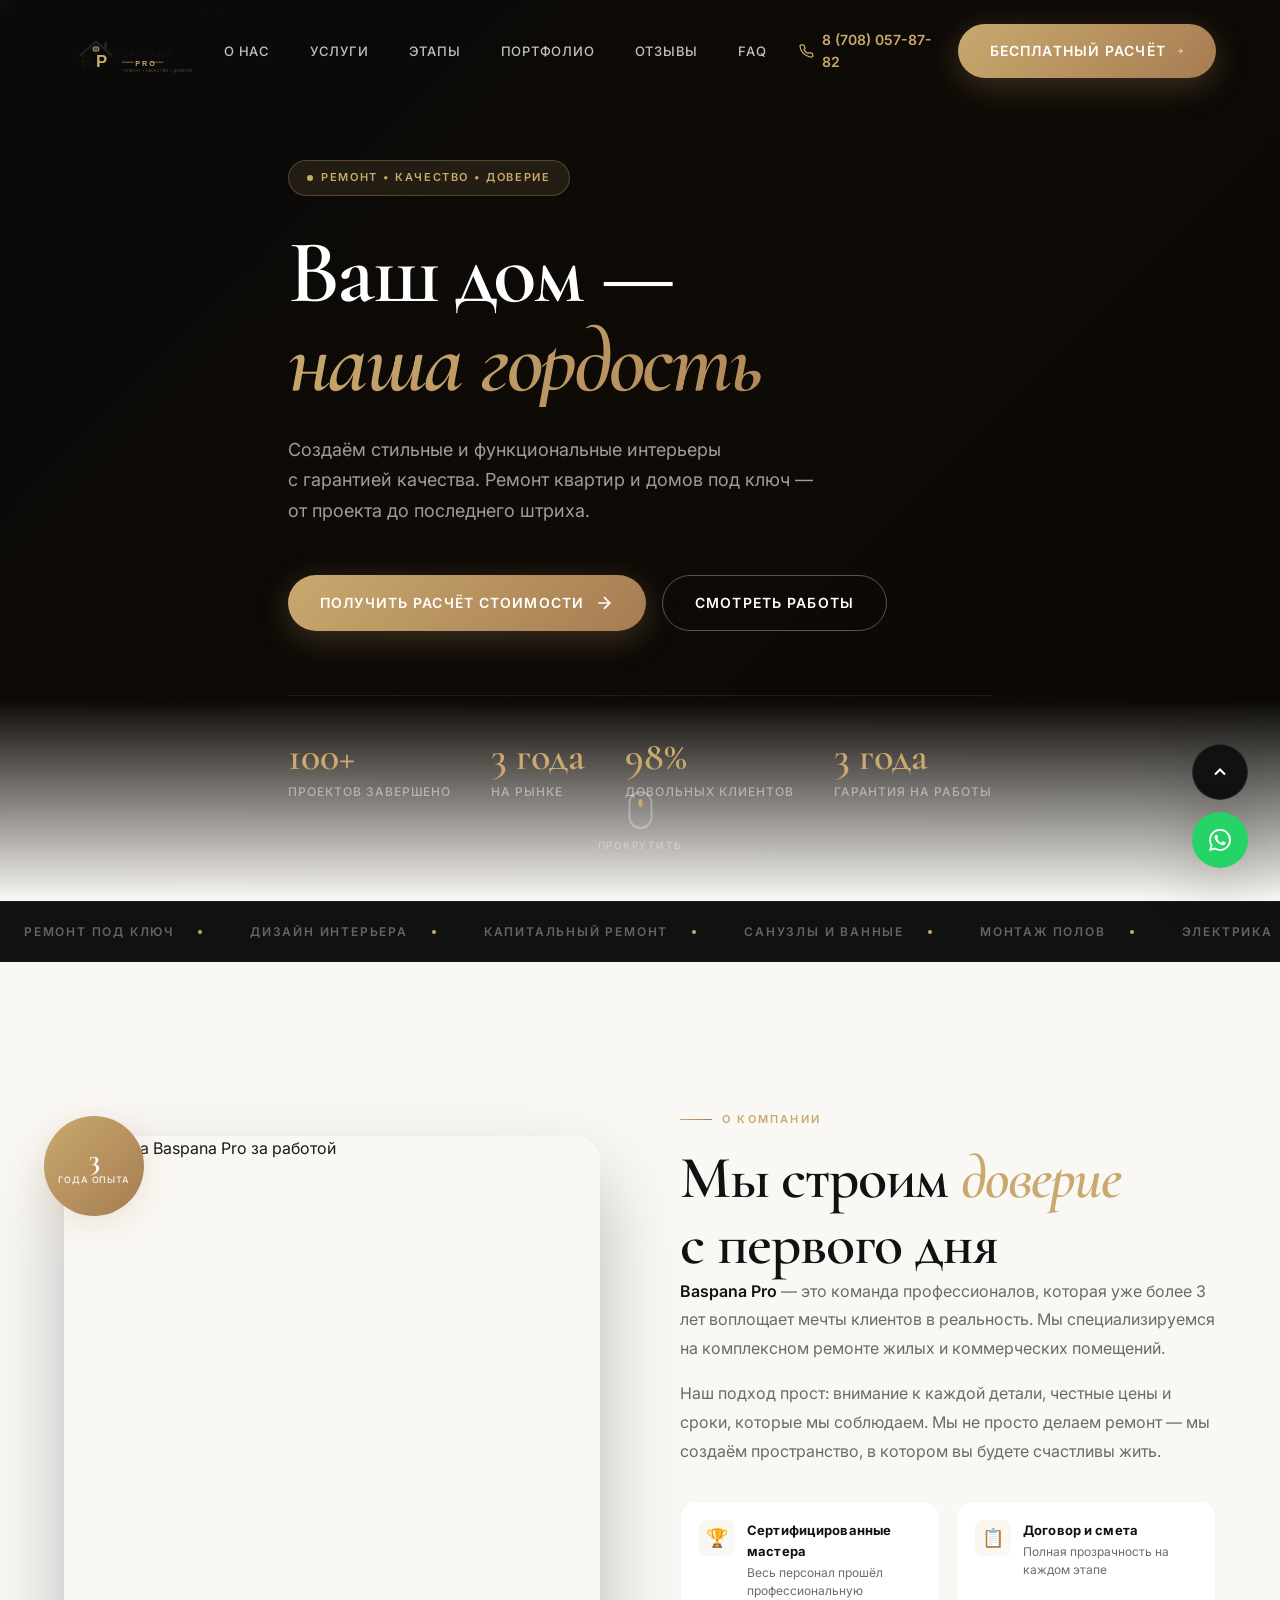
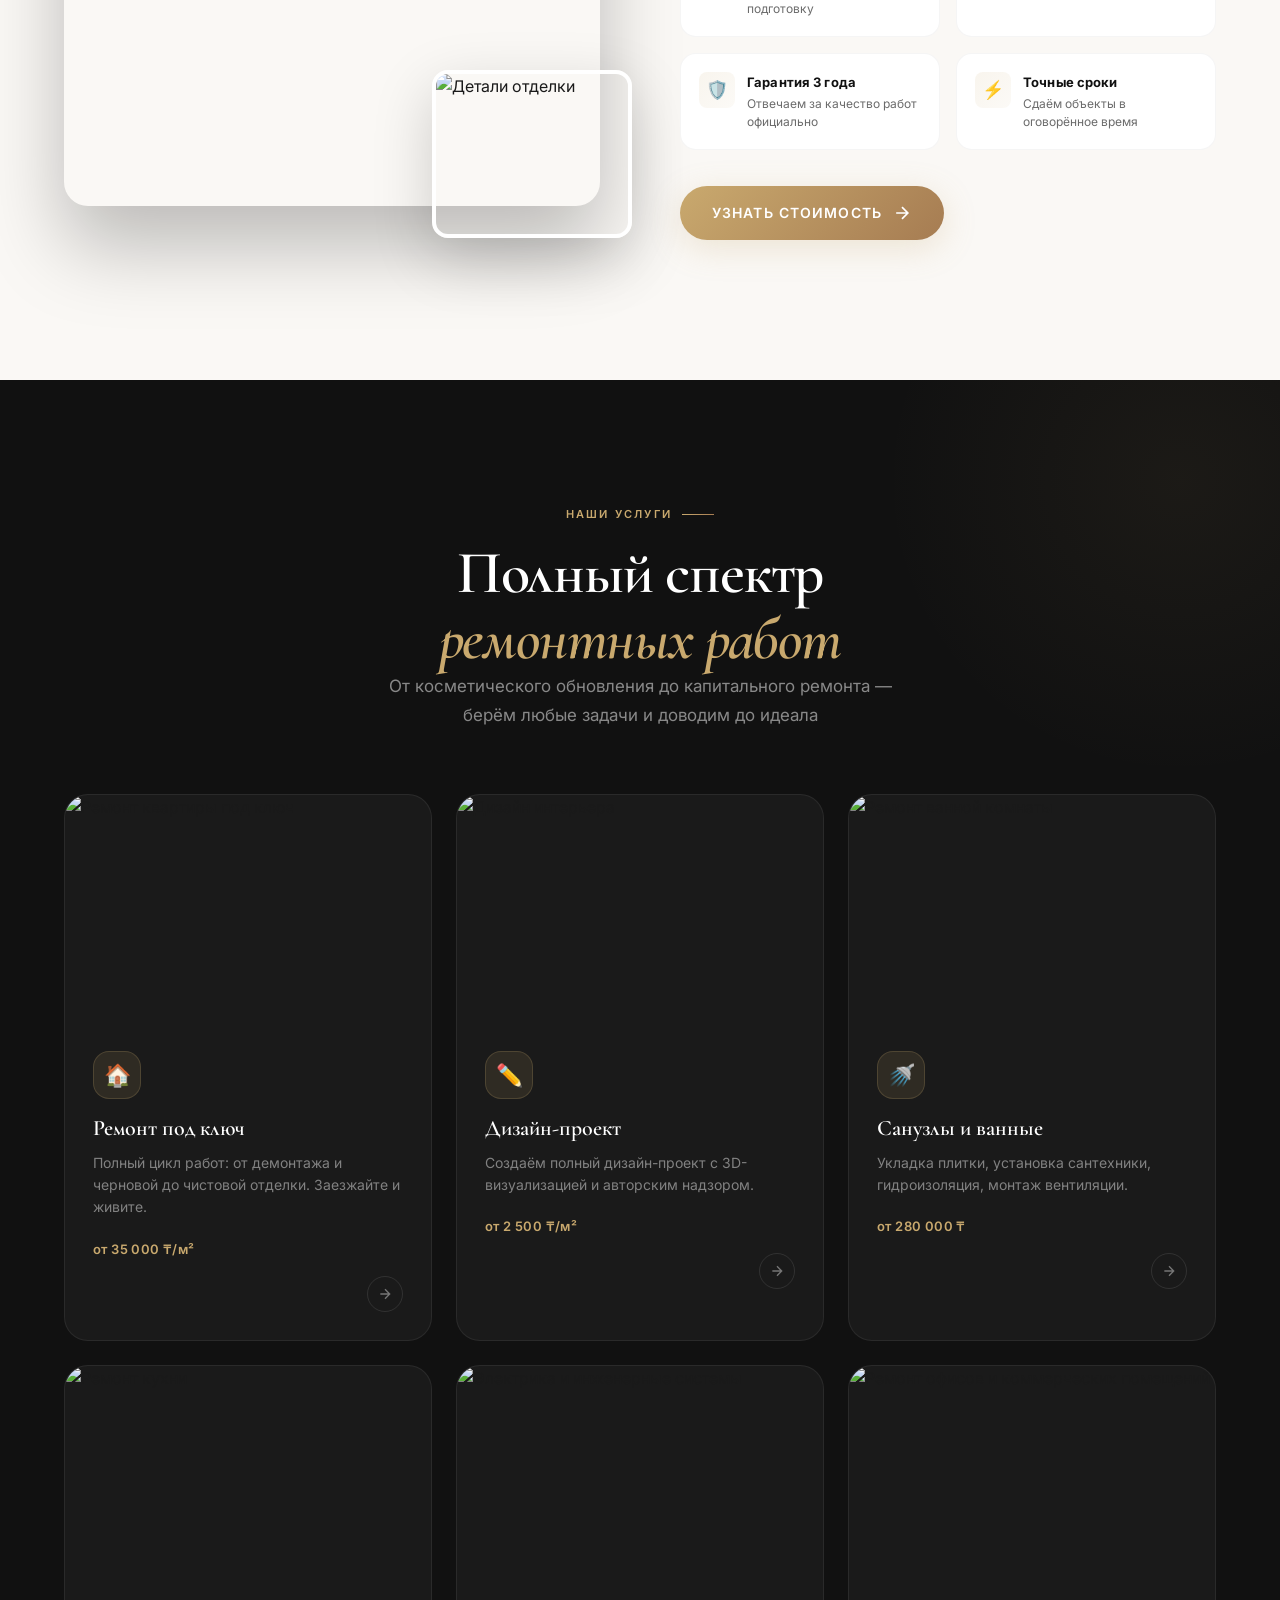
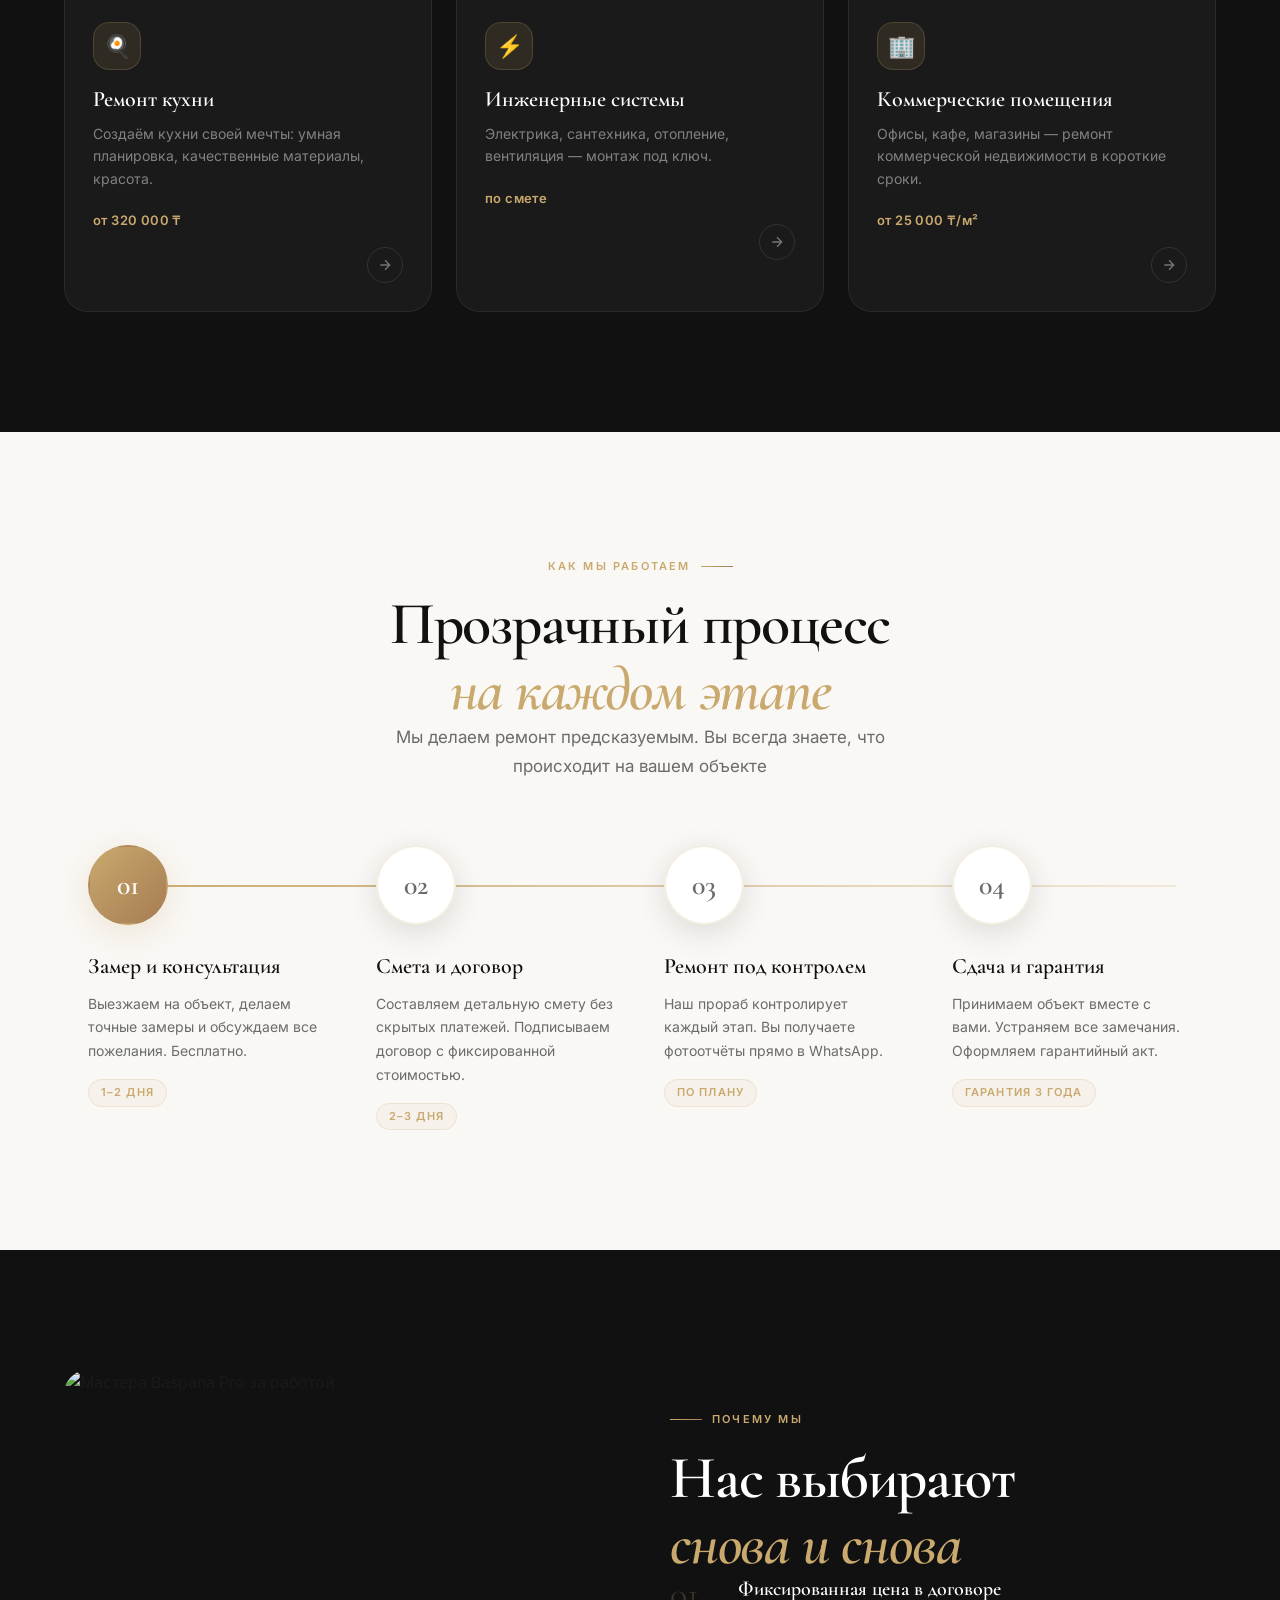
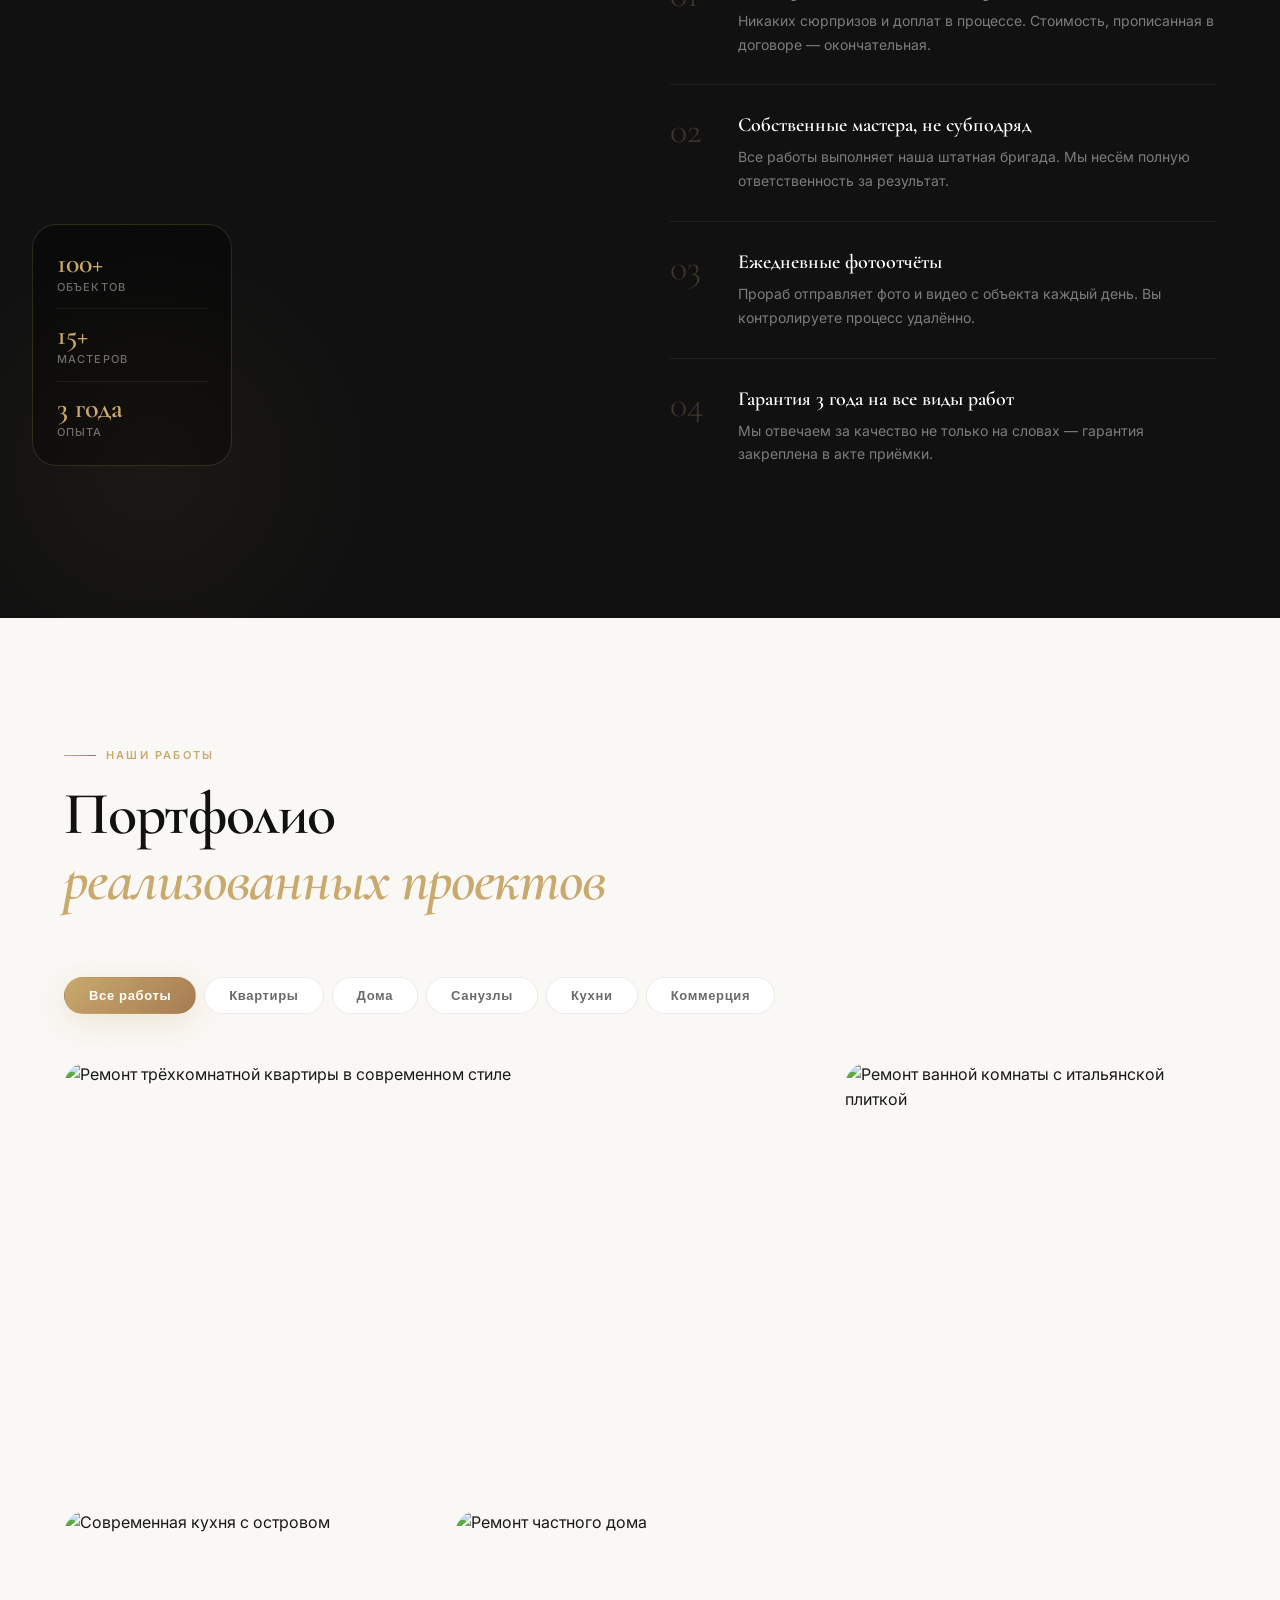
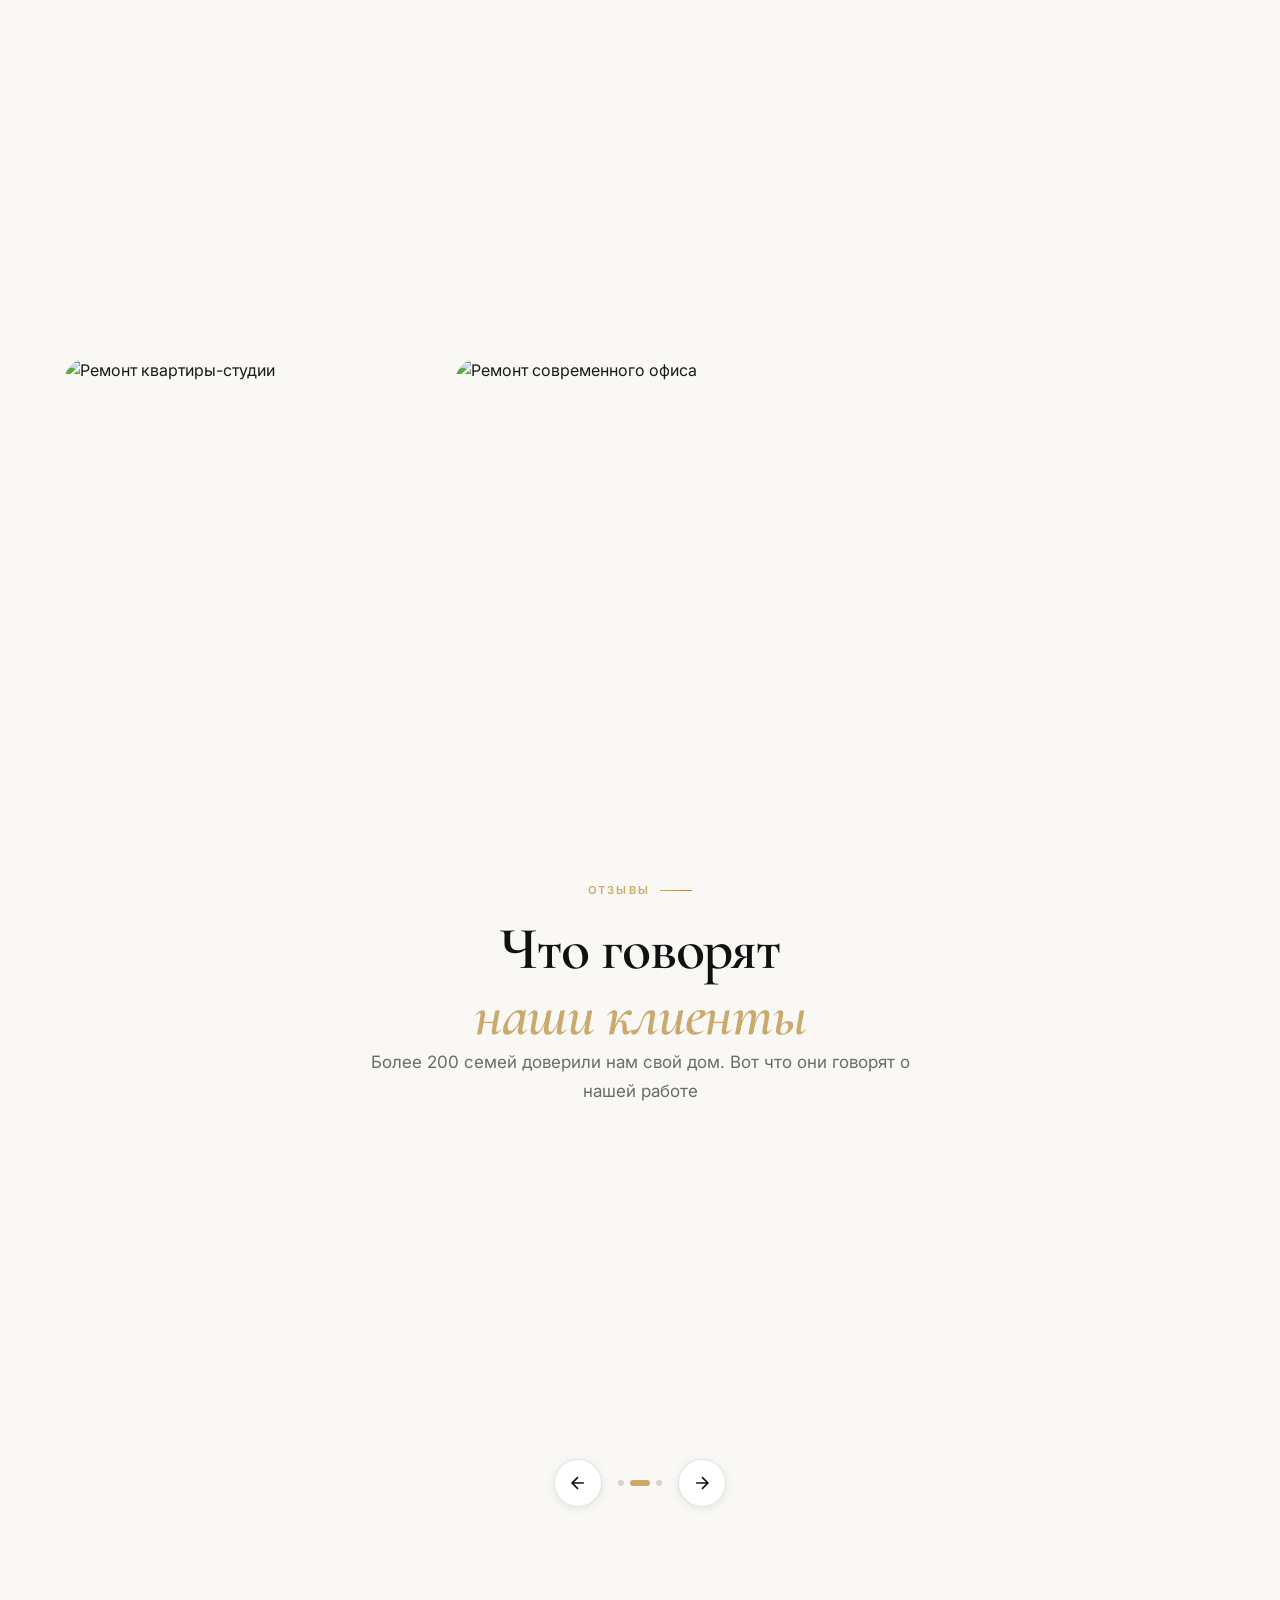
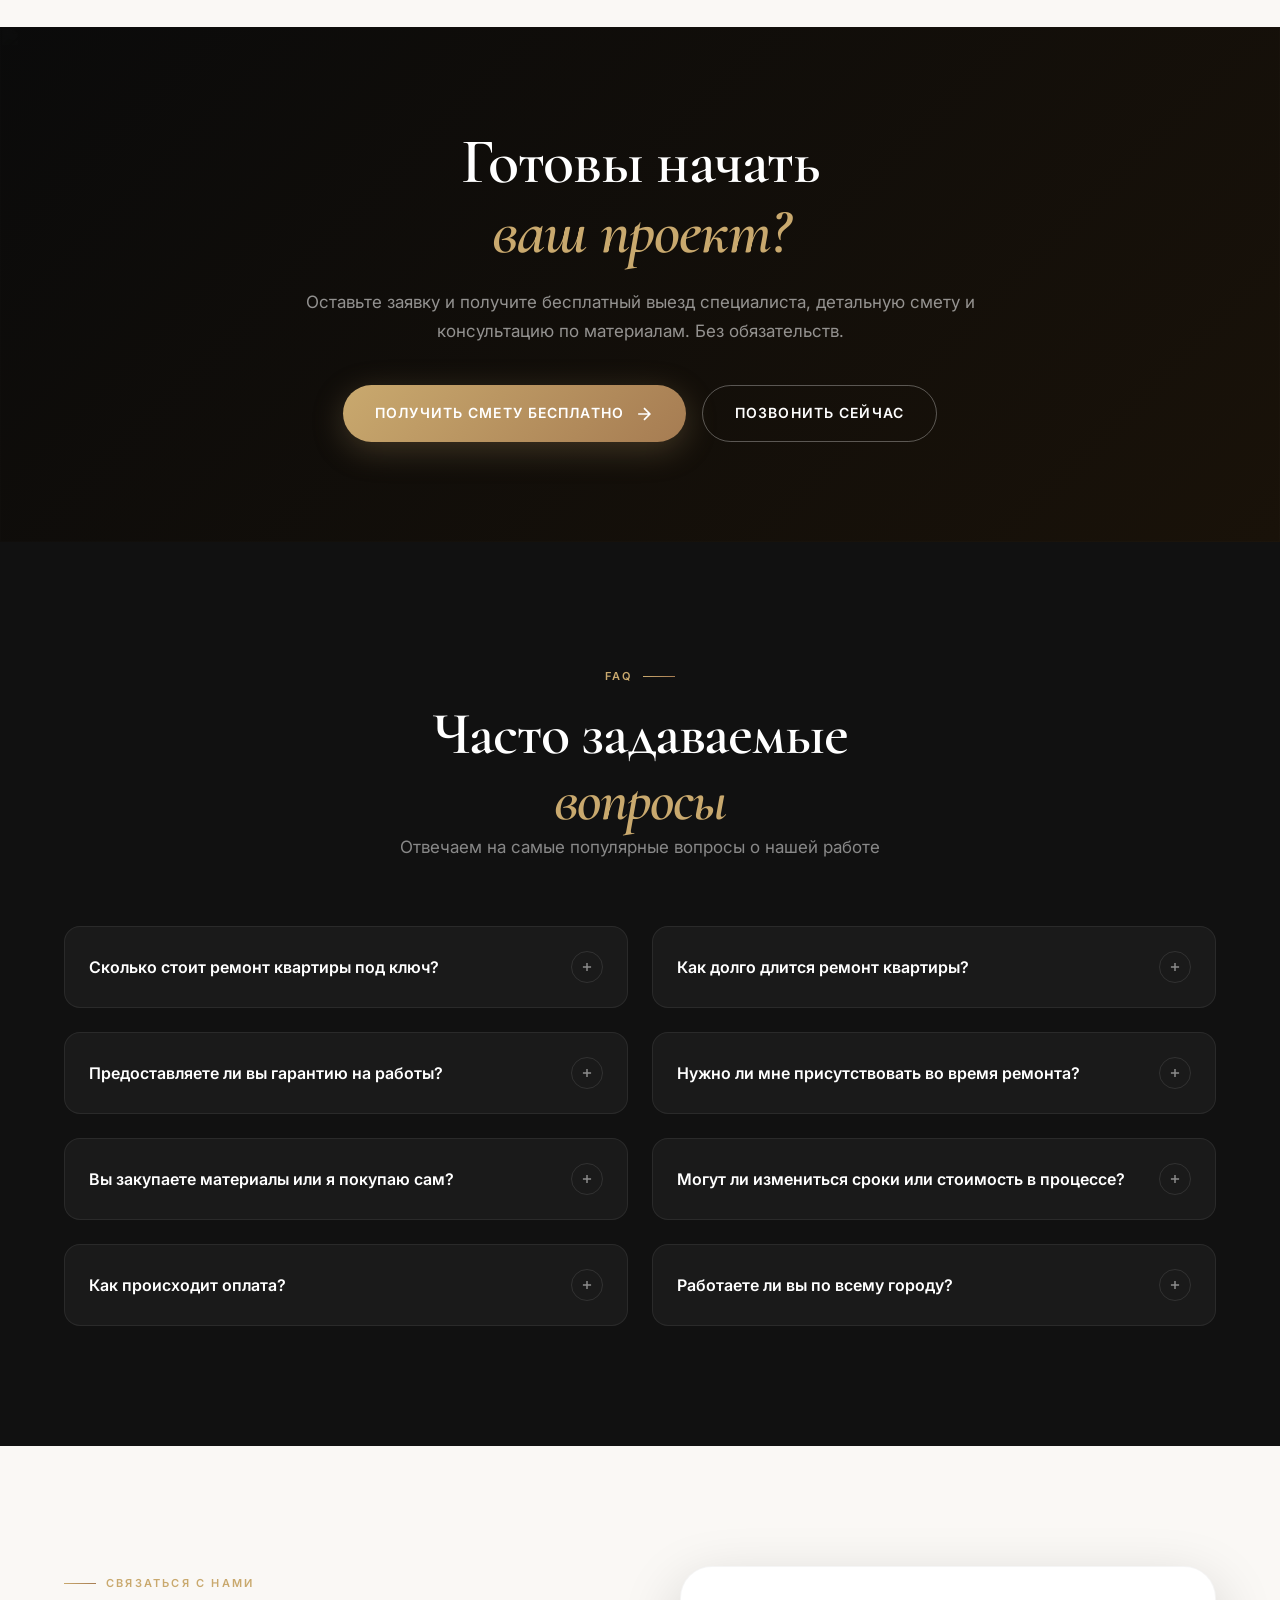
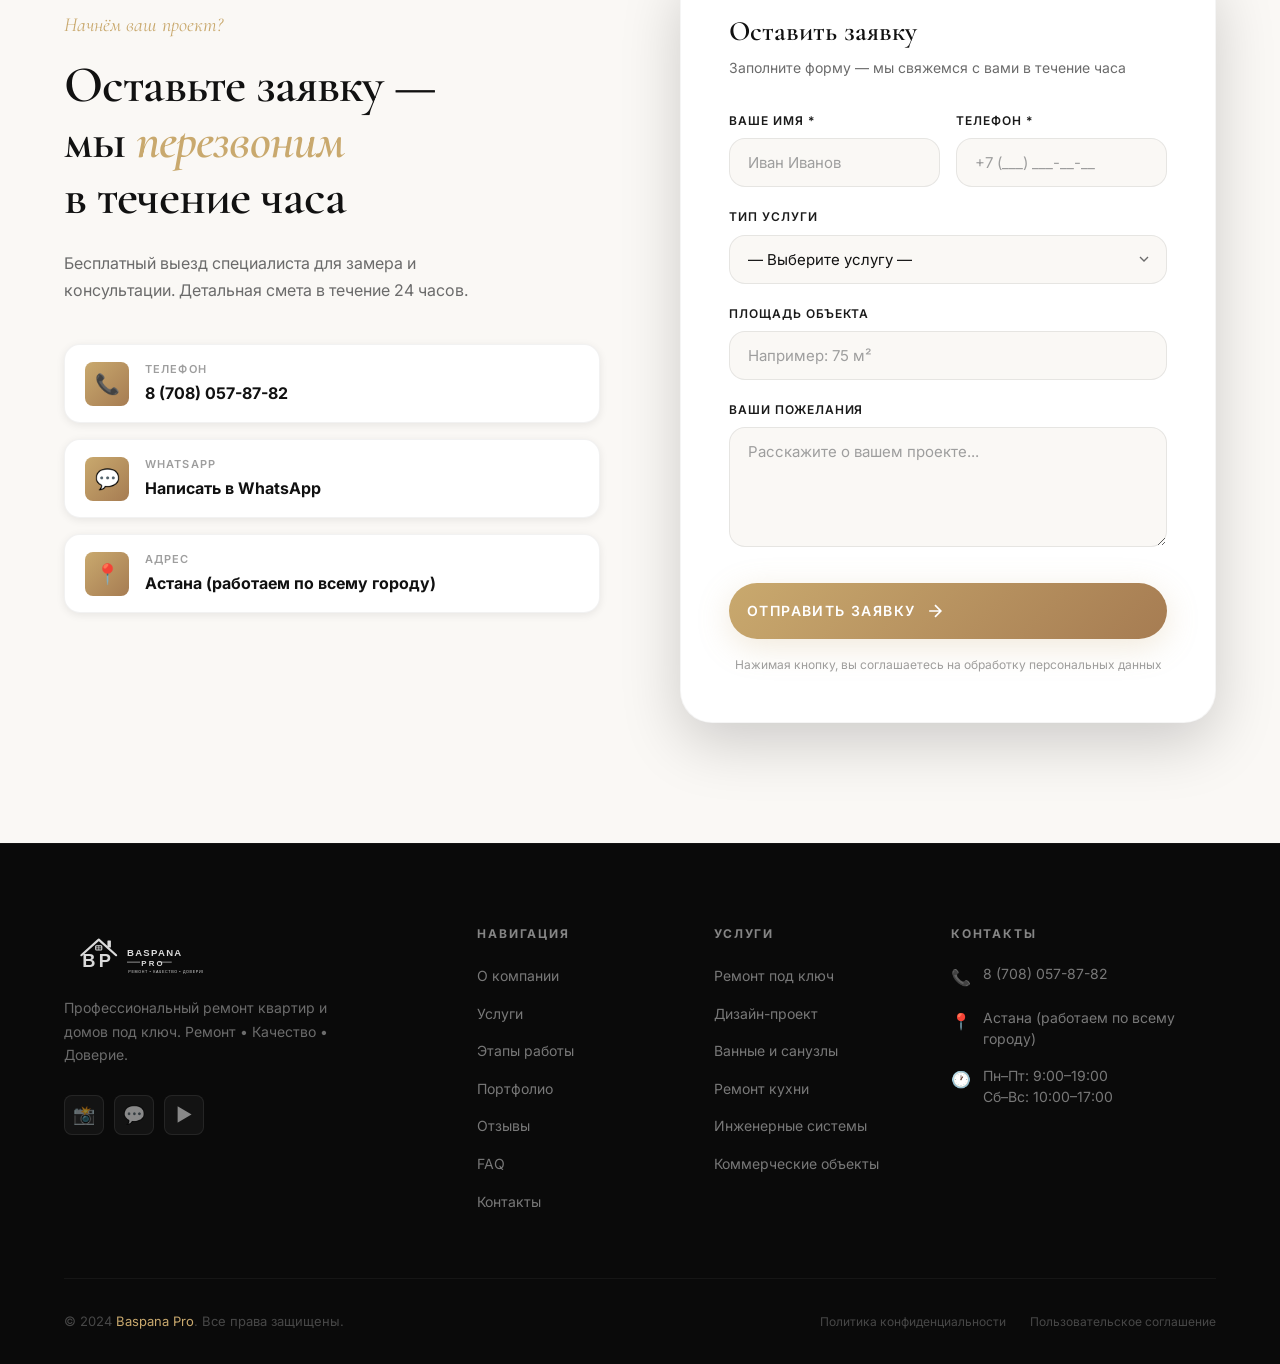
==== commit cee60219: "Add files via upload" ====
--- a/index.html
+++ b/index.html
@@ -1144,7 +1144,7 @@
               <div class="contact-link-value">8 (708) 057-87-82</div>
             </div>
           </a>
-          <a href="https://wa.me/87080578782" class="contact-link" id="contactWhatsapp" target="_blank" rel="noopener" aria-label="Написать в WhatsApp">
+          <a href="https://wa.me/77080578782" class="contact-link" id="contactWhatsapp" target="_blank" rel="noopener" aria-label="Написать в WhatsApp">
             <div class="contact-link-icon" aria-hidden="true">💬</div>
             <div>
               <div class="contact-link-label">WhatsApp</div>
@@ -1282,11 +1282,8 @@
           <a href="https://instagram.com/baspana_pro" class="social-btn" target="_blank" rel="noopener" aria-label="Instagram">
             📸
           </a>
-          <a href="https://wa.me/87080578782" class="social-btn" target="_blank" rel="noopener" aria-label="WhatsApp">
+          <a href="https://wa.me/77080578782" class="social-btn" target="_blank" rel="noopener" aria-label="WhatsApp">
             💬
-          </a>
-          <a href="https://t.me/baspana_pro" class="social-btn" target="_blank" rel="noopener" aria-label="Telegram">
-            ✈️
           </a>
           <a href="https://youtube.com/@baspana_pro" class="social-btn" target="_blank" rel="noopener" aria-label="YouTube">
             ▶️
@@ -1382,12 +1379,7 @@
       <path d="M18 15l-6-6-6 6"/>
     </svg>
   </button>
-  <a href="https://t.me/baspana_pro" class="fab-btn fab-telegram" data-tooltip="Telegram" target="_blank" rel="noopener" aria-label="Написать в Telegram">
-    <svg width="22" height="22" viewBox="0 0 24 24" fill="currentColor" aria-hidden="true">
-      <path d="M12 2C6.48 2 2 6.48 2 12s4.48 10 10 10 10-4.48 10-10S17.52 2 12 2zm4.64 6.8l-1.7 8.12c-.12.54-.45.67-.91.42l-2.52-1.86-1.22 1.17c-.13.13-.25.25-.51.25l.18-2.57 4.65-4.2c.2-.18-.04-.28-.31-.1L7.4 15.17 5.03 14.4c-.53-.17-.54-.53.11-.78l9.62-3.71c.44-.16.82.11.88.89z"/>
-    </svg>
-  </a>
-  <a href="https://wa.me/87080578782" class="fab-btn fab-whatsapp" data-tooltip="WhatsApp" target="_blank" rel="noopener" aria-label="Написать в WhatsApp">
+  <a href="https://wa.me/77080578782" class="fab-btn fab-whatsapp" data-tooltip="WhatsApp" target="_blank" rel="noopener" aria-label="Написать в WhatsApp">
     <svg width="22" height="22" viewBox="0 0 24 24" fill="currentColor" aria-hidden="true">
       <path d="M17.472 14.382c-.297-.149-1.758-.867-2.03-.967-.273-.099-.471-.148-.67.15-.197.297-.767.966-.94 1.164-.173.199-.347.223-.644.075-.297-.15-1.255-.463-2.39-1.475-.883-.788-1.48-1.761-1.653-2.059-.173-.297-.018-.458.13-.606.134-.133.298-.347.446-.52.149-.174.198-.298.298-.497.099-.198.05-.371-.025-.52-.075-.149-.669-1.612-.916-2.207-.242-.579-.487-.5-.669-.51-.173-.008-.371-.01-.57-.01-.198 0-.52.074-.792.372-.272.297-1.04 1.016-1.04 2.479 0 1.462 1.065 2.875 1.213 3.074.149.198 2.096 3.2 5.077 4.487.709.306 1.262.489 1.694.625.712.227 1.36.195 1.871.118.571-.085 1.758-.719 2.006-1.413.248-.694.248-1.289.173-1.413-.074-.124-.272-.198-.57-.347m-5.421 7.403h-.004a9.87 9.87 0 01-5.031-1.378l-.361-.214-3.741.982.998-3.648-.235-.374a9.86 9.86 0 01-1.51-5.26c.001-5.45 4.436-9.884 9.888-9.884 2.64 0 5.122 1.03 6.988 2.898a9.825 9.825 0 012.893 6.994c-.003 5.45-4.437 9.884-9.885 9.884m8.413-18.297A11.815 11.815 0 0012.05 0C5.495 0 .16 5.335.157 11.892c0 2.096.547 4.142 1.588 5.945L.057 24l6.305-1.654a11.882 11.882 0 005.683 1.448h.005c6.554 0 11.89-5.335 11.893-11.893a11.821 11.821 0 00-3.48-8.413Z"/>
     </svg>
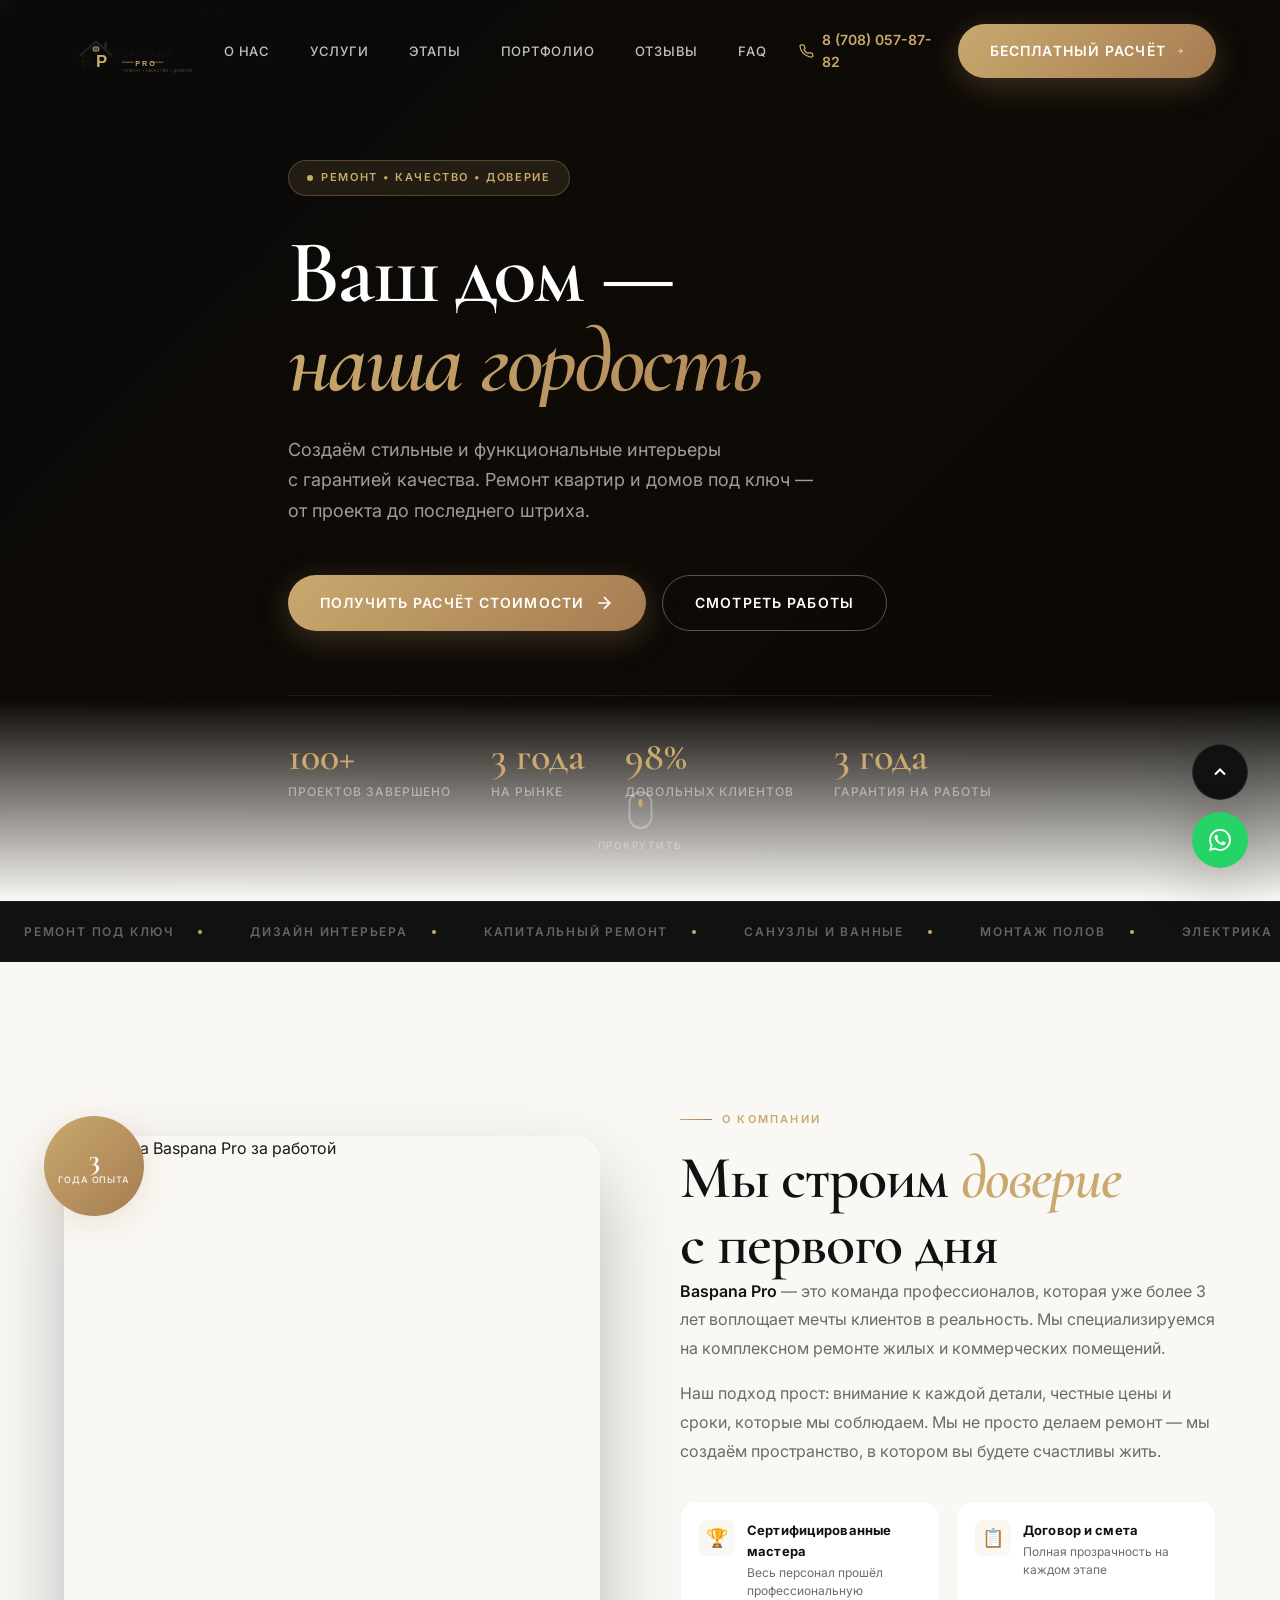
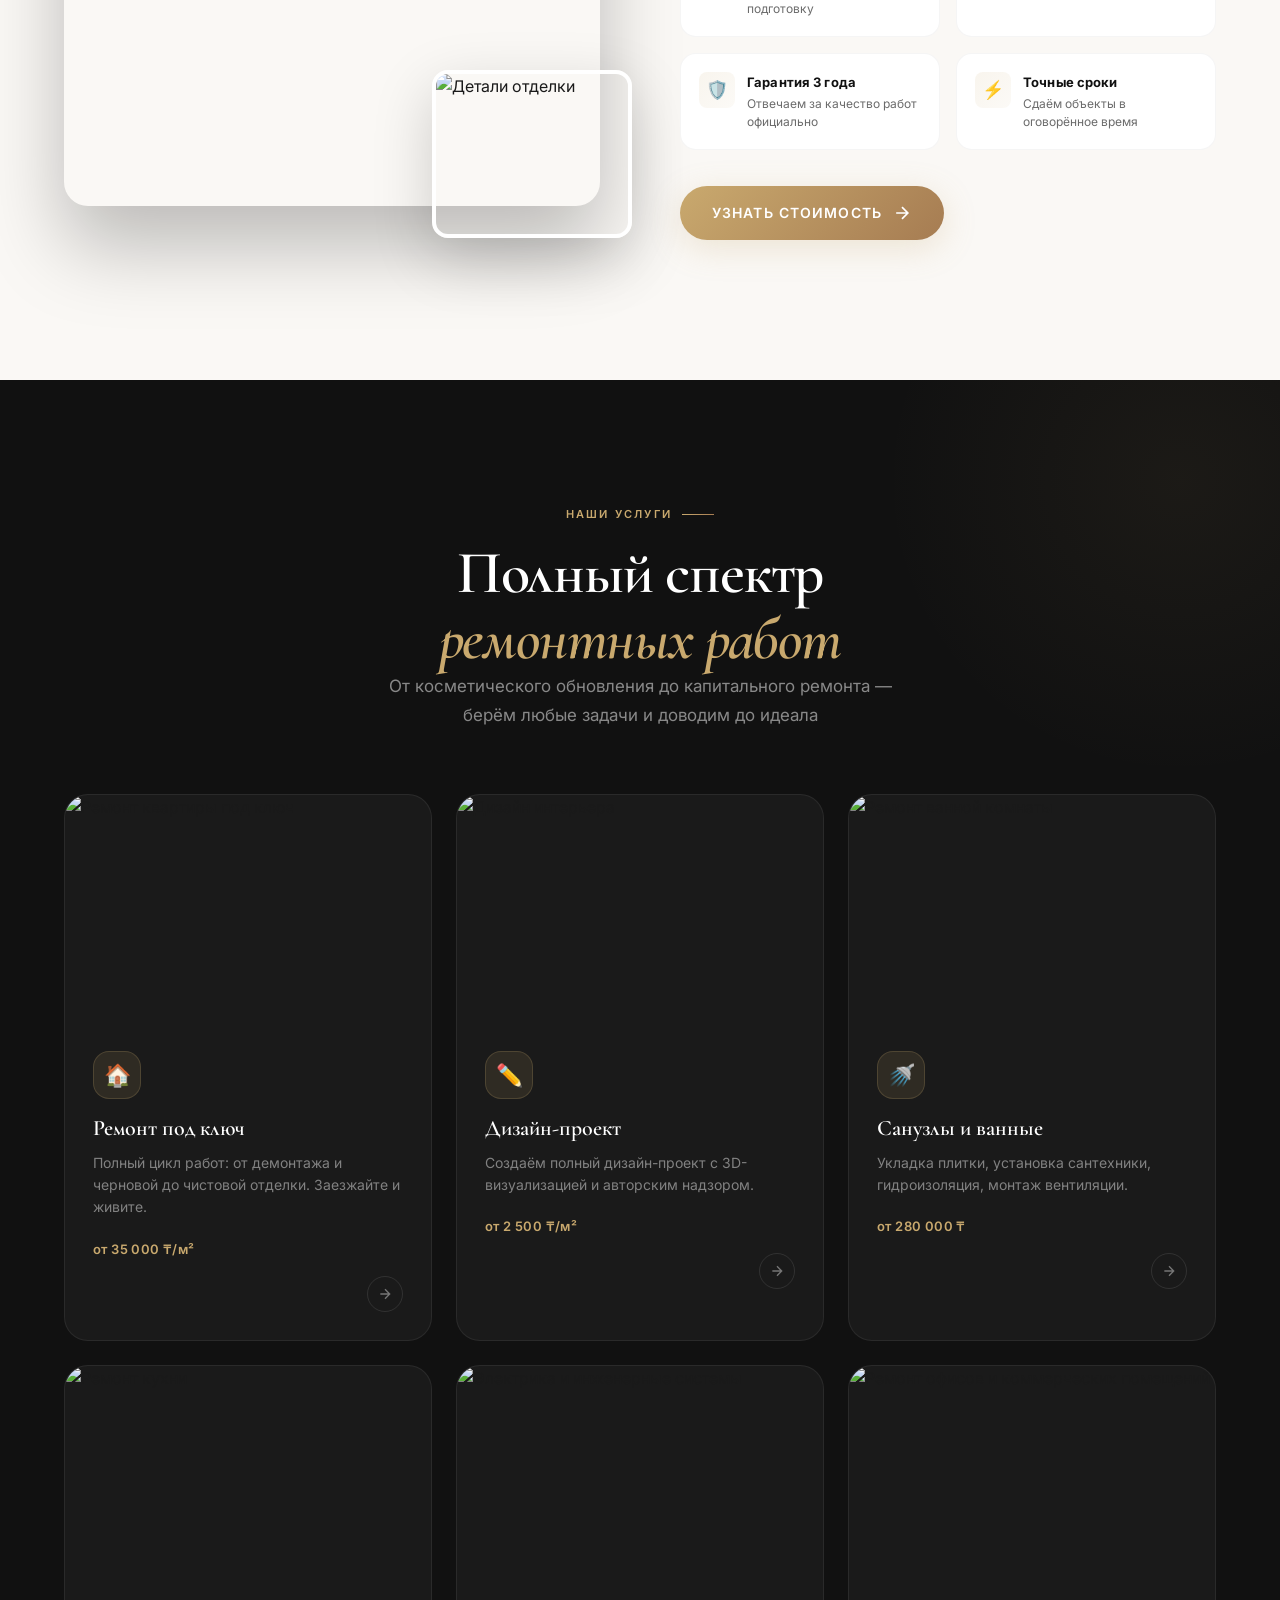
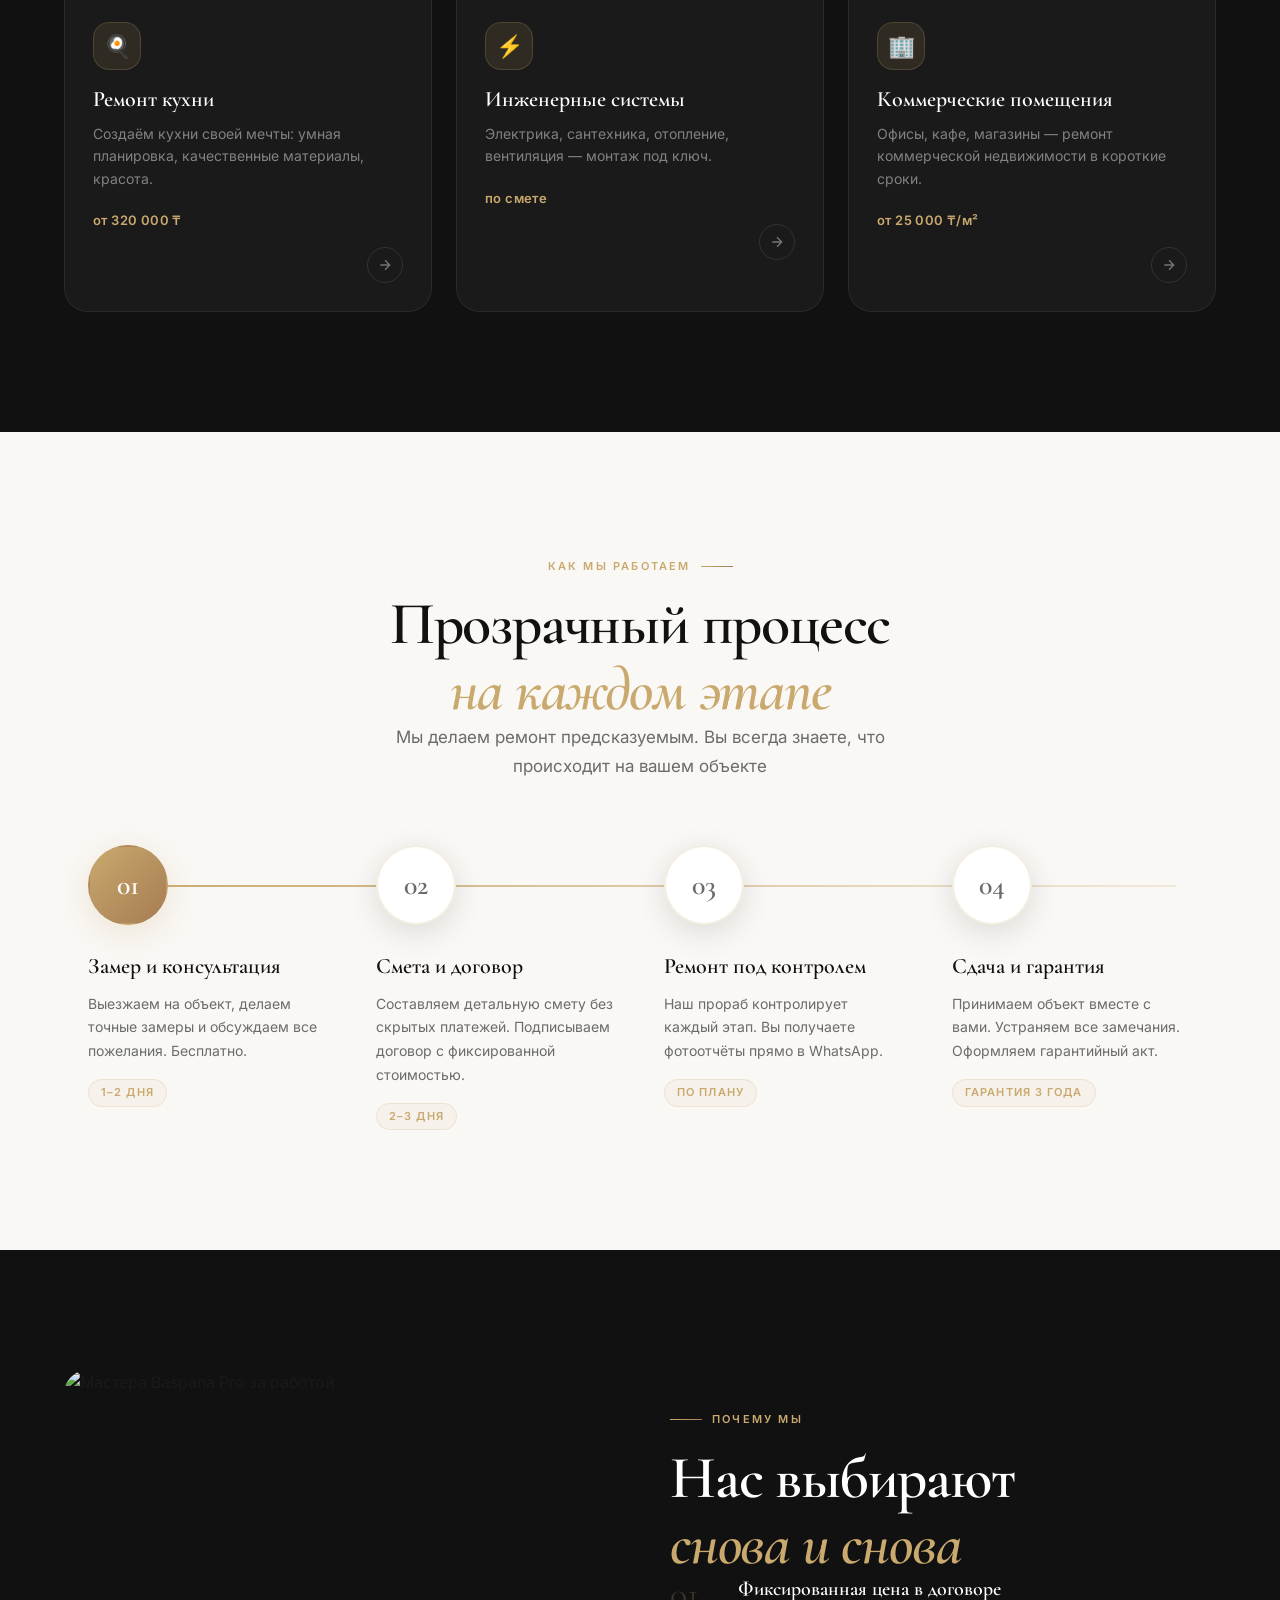
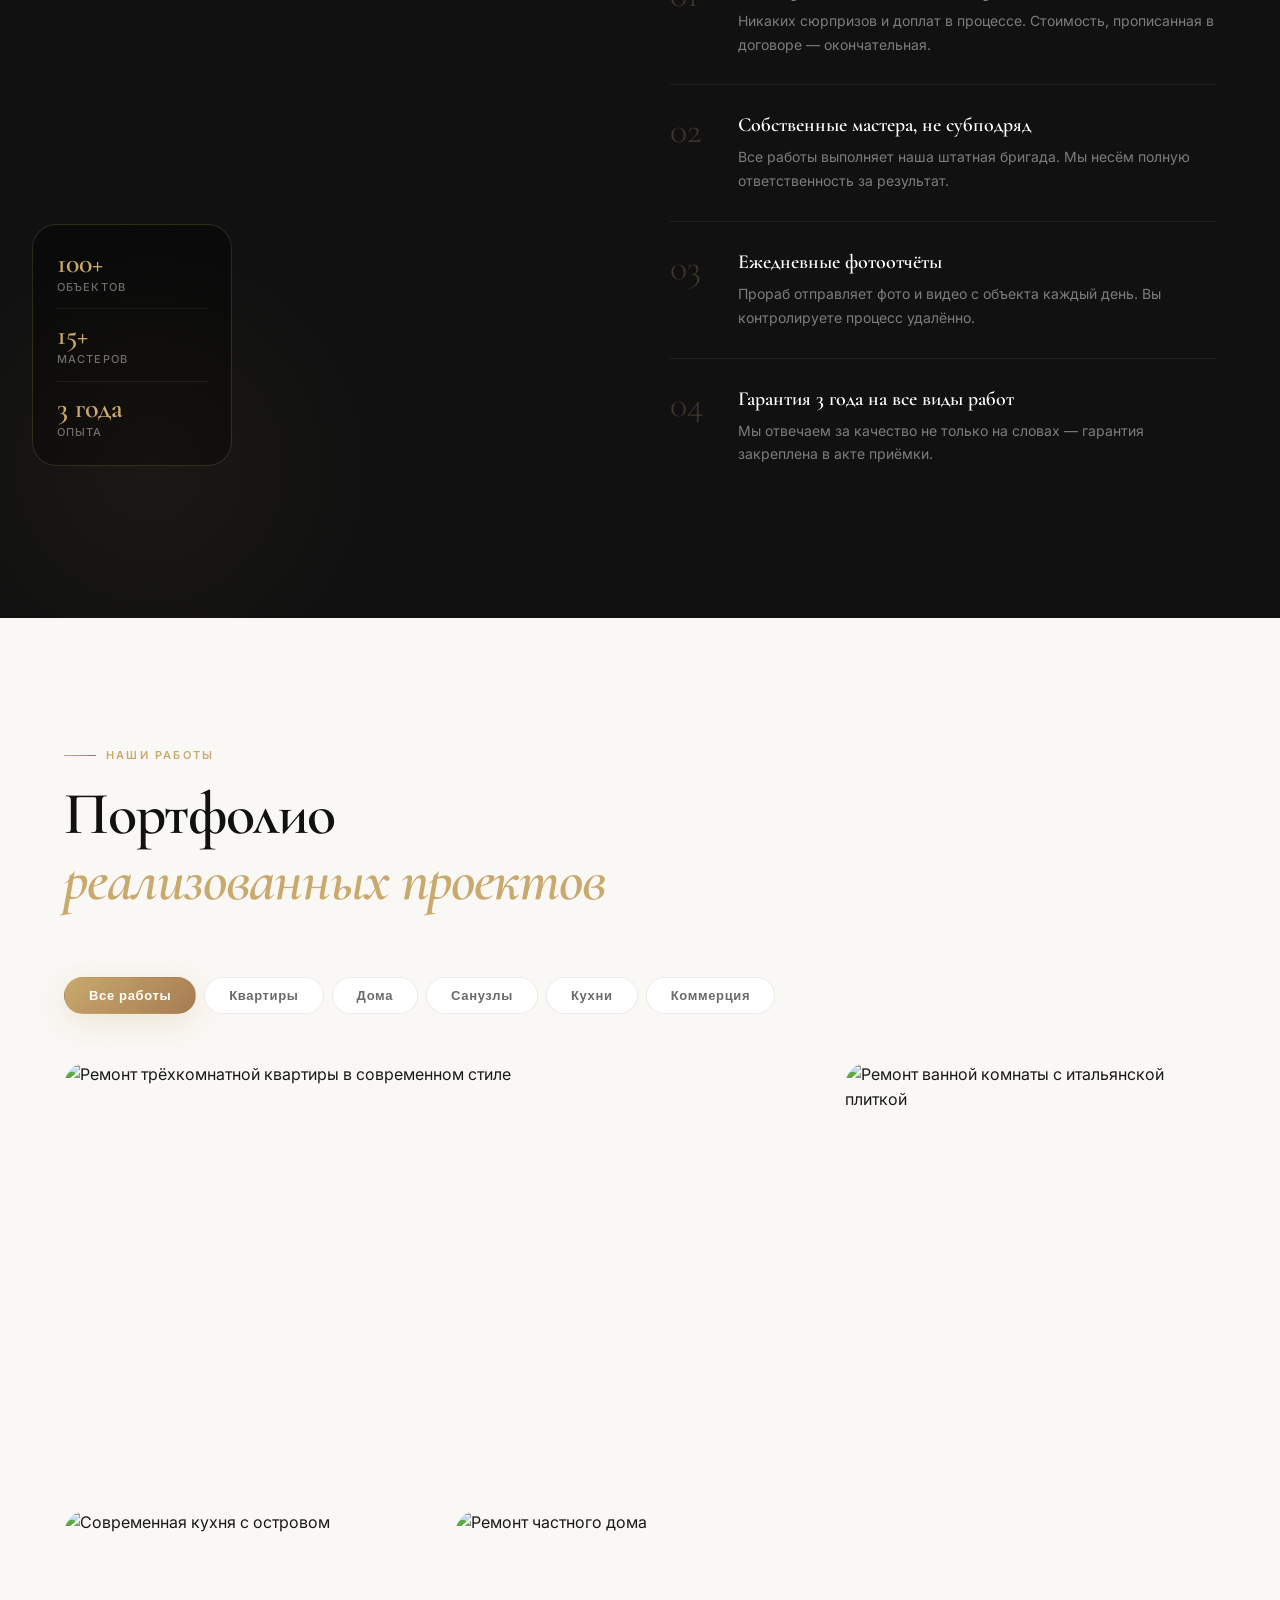
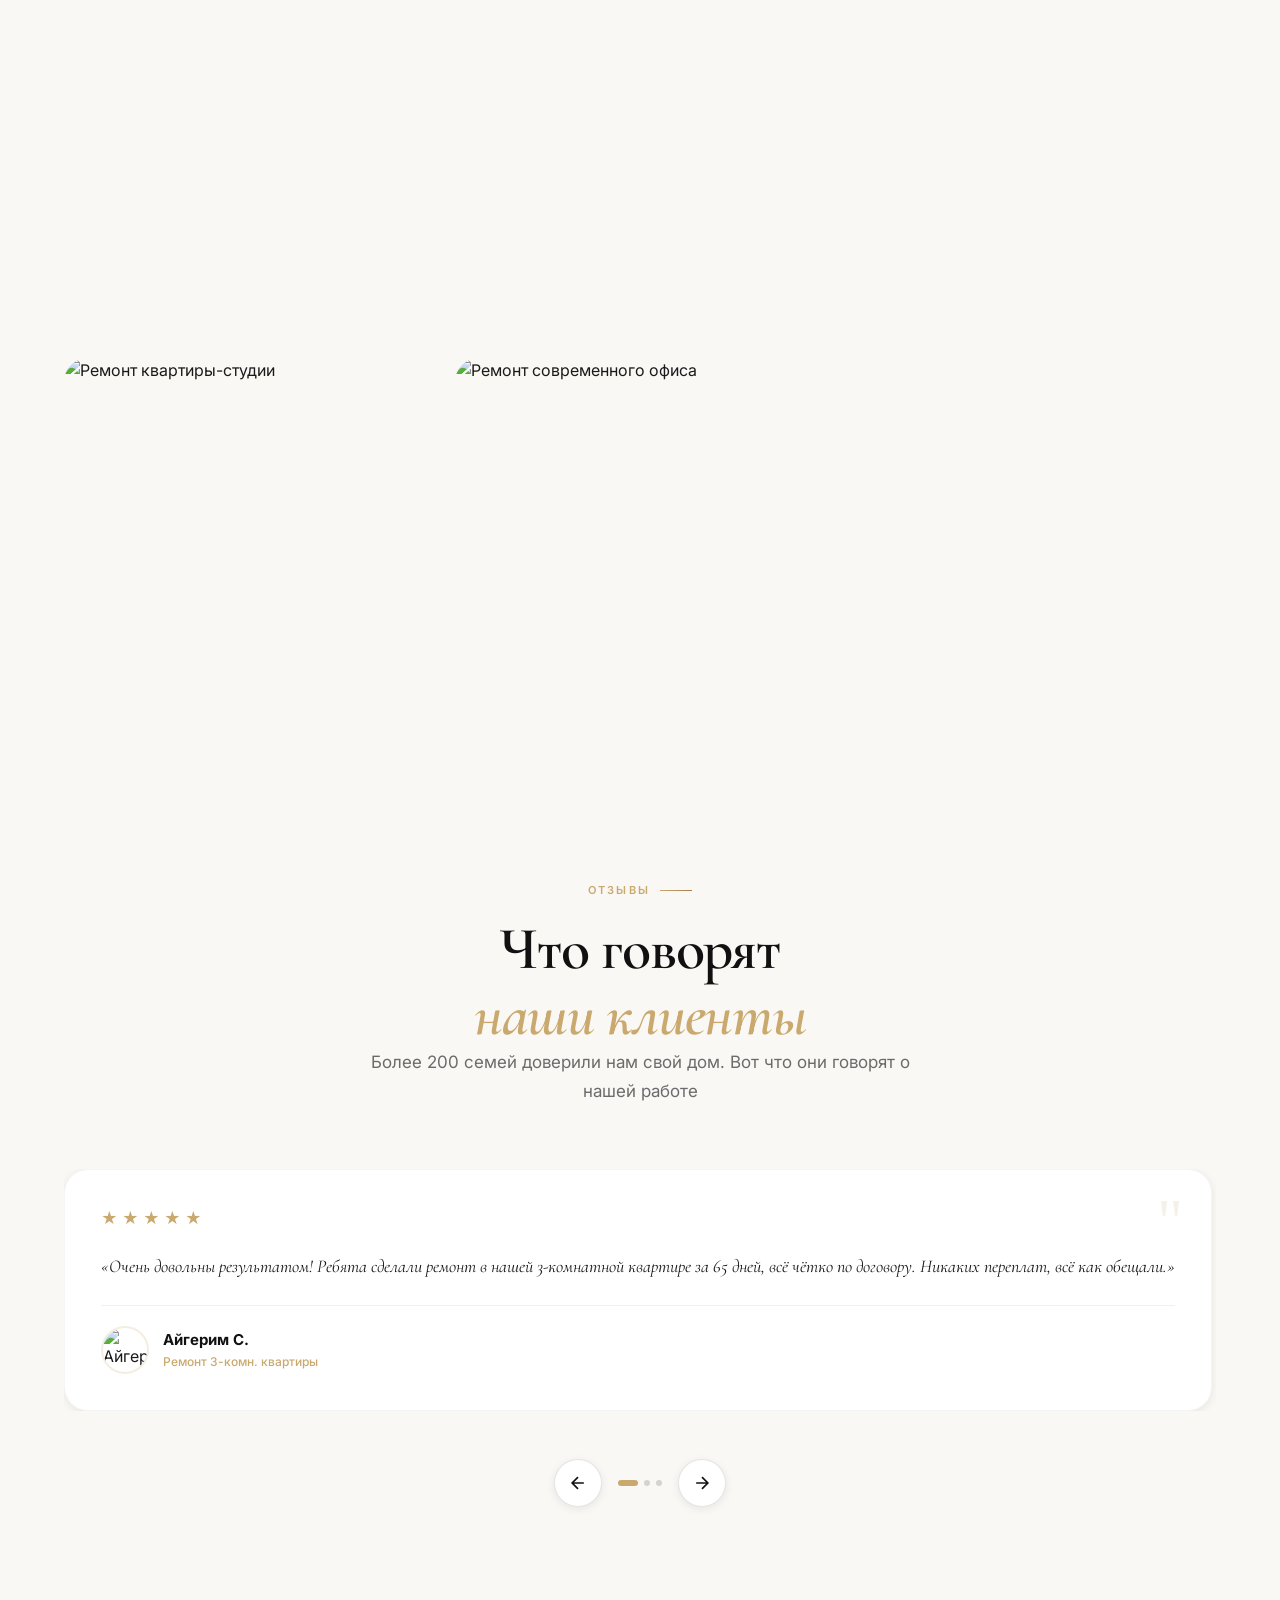
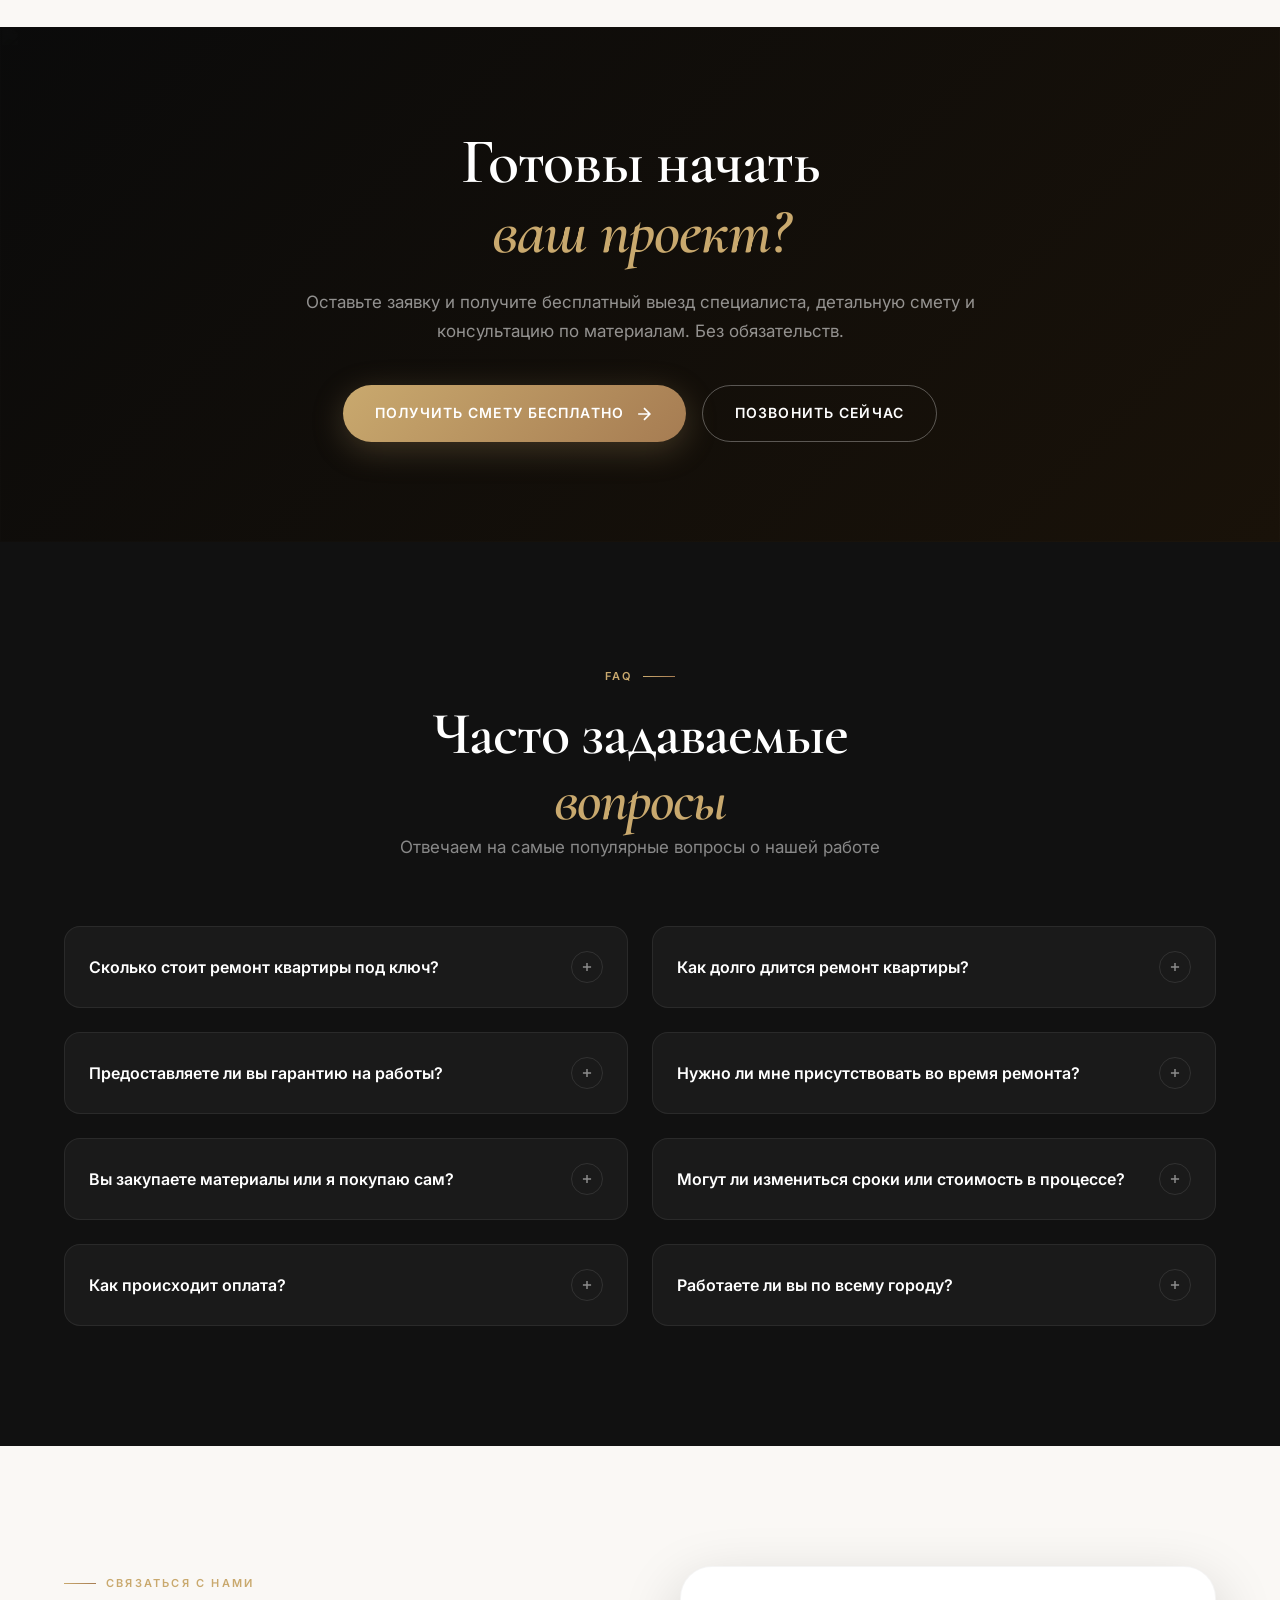
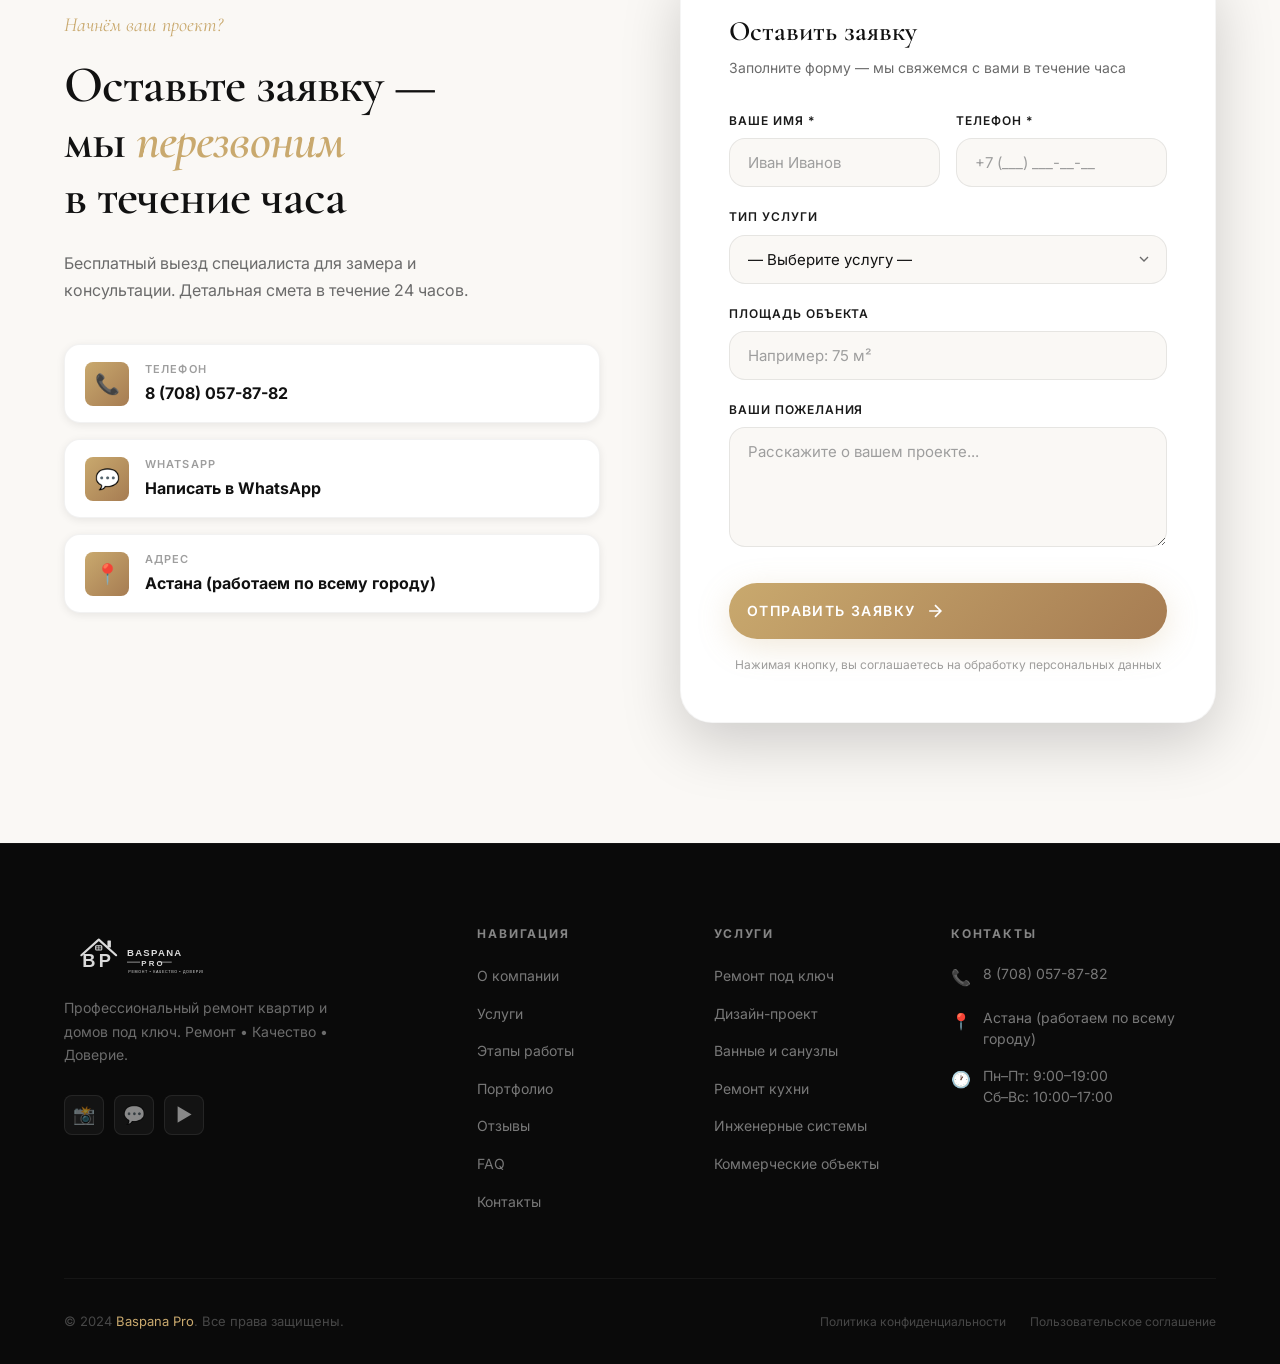
==== commit 21a7b187: "Update index.html" ====
--- a/index.html
+++ b/index.html
@@ -1,1394 +1,1394 @@
-<!DOCTYPE html>
-<html lang="ru">
-<head>
-  <meta charset="UTF-8" />
-  <meta name="viewport" content="width=device-width, initial-scale=1.0" />
-  <meta name="theme-color" content="#0A0A0A" />
-
-  <!-- SEO -->
-  <title>Baspana Pro — Ремонт квартир и домов под ключ</title>
-  <meta name="description" content="Baspana Pro — профессиональный ремонт квартир и домов под ключ. Качество, доверие, гарантия результата. Более 100 реализованных проектов." />
-  <meta name="keywords" content="ремонт квартир, ремонт домов, ремонт под ключ, Baspana Pro, дизайн интерьера, строительство" />
-  <meta name="robots" content="index, follow" />
-
-  <!-- Open Graph -->
-  <meta property="og:type" content="website" />
-  <meta property="og:title" content="Baspana Pro — Ремонт под ключ" />
-  <meta property="og:description" content="Профессиональный ремонт квартир и домов. Качество, доверие, гарантия." />
-  <meta property="og:image" content="https://images.unsplash.com/photo-1618221195710-dd6b41faaea6?w=1200" />
-
-  <!-- Preconnect -->
-  <link rel="preconnect" href="https://fonts.googleapis.com" />
-  <link rel="preconnect" href="https://fonts.gstatic.com" crossorigin />
-  <link rel="preconnect" href="https://images.unsplash.com" />
-
-  <!-- Fonts -->
-  <link href="https://fonts.googleapis.com/css2?family=Cormorant+Garamond:ital,wght@0,300;0,400;0,500;0,600;0,700;1,400;1,600&family=Inter:wght@300;400;500;600;700&display=swap" rel="stylesheet" />
-
-  <!-- Styles -->
-  <link rel="stylesheet" href="css/style.css" />
-  <link rel="stylesheet" href="css/animations.css" />
-
-  <style>
-    /* Scroll progress bar */
-    #scrollProgress {
-      position: fixed;
-      top: 0;
-      left: 0;
-      height: 2px;
-      width: 0%;
-      background: linear-gradient(90deg, #C9A96E, #A67C52);
-      z-index: 9999;
-      transition: width 0.1s linear;
-    }
-  </style>
-</head>
-<body>
-
-<!-- Scroll Progress -->
-<div id="scrollProgress" role="progressbar" aria-hidden="true"></div>
-
-<!-- ====================================================
-     MOBILE MENU (full screen)
-     ==================================================== -->
-<nav id="mobileMenu" class="mobile-menu" aria-label="Мобильное меню" role="dialog">
-  <ul class="mobile-nav">
-    <li><a href="#about"        class="mobile-nav-link">О компании</a></li>
-    <li><a href="#services"     class="mobile-nav-link">Услуги</a></li>
-    <li><a href="#process"      class="mobile-nav-link">Этапы</a></li>
-    <li><a href="#portfolio"    class="mobile-nav-link">Портфолио</a></li>
-    <li><a href="#testimonials" class="mobile-nav-link">Отзывы</a></li>
-    <li><a href="#contact"      class="mobile-nav-link">Контакты</a></li>
-  </ul>
-  <a href="tel:87080578782" class="mobile-phone">8 (708) 057-87-82</a>
-</nav>
-
-<!-- ====================================================
-     HEADER
-     ==================================================== -->
-<header id="header" class="header" role="banner">
-  <div class="container">
-    <div class="header-inner">
-      <!-- Logo -->
-      <a href="#" class="logo" aria-label="Baspana Pro — на главную">
-        <img
-          src="images/logo.png"
-          alt="Baspana Pro"
-          class="logo-img logo-img--color"
-          width="160"
-          height="48"
-          onerror="this.src='images/logo.svg'; this.onerror=null;"
-        />
-      </a>
-
-      <!-- Desktop Navigation -->
-      <nav class="nav" aria-label="Основная навигация">
-        <a href="#about"        class="nav-link">О нас</a>
-        <a href="#services"     class="nav-link">Услуги</a>
-        <a href="#process"      class="nav-link">Этапы</a>
-        <a href="#portfolio"    class="nav-link">Портфолио</a>
-        <a href="#testimonials" class="nav-link">Отзывы</a>
-        <a href="#faq"          class="nav-link">FAQ</a>
-      </nav>
-
-      <!-- CTA -->
-      <div class="header-cta">
-        <a href="tel:87080578782" class="header-phone" aria-label="Позвонить нам">
-          <svg width="16" height="16" viewBox="0 0 24 24" fill="none" stroke="currentColor" stroke-width="2" aria-hidden="true">
-            <path d="M22 16.92v3a2 2 0 0 1-2.18 2 19.79 19.79 0 0 1-8.63-3.07A19.5 19.5 0 0 1 4.69 13a19.79 19.79 0 0 1-3.07-8.67A2 2 0 0 1 3.6 2.18h3a2 2 0 0 1 2 1.72c.127.96.362 1.903.7 2.81a2 2 0 0 1-.45 2.11L7.91 9.76a16 16 0 0 0 6.29 6.29l.96-.96a2 2 0 0 1 2.11-.45c.907.338 1.85.573 2.81.7A2 2 0 0 1 22 16.92z"/>
-          </svg>
-          8 (708) 057-87-82
-        </a>
-        <a href="#contact" class="btn btn-primary">
-          Бесплатный расчёт
-          <svg class="btn-icon" viewBox="0 0 24 24" fill="none" stroke="currentColor" stroke-width="2" aria-hidden="true">
-            <path d="M5 12h14M12 5l7 7-7 7"/>
-          </svg>
-        </a>
-      </div>
-
-      <!-- Hamburger -->
-      <button
-        id="hamburger"
-        class="hamburger"
-        aria-label="Открыть меню"
-        aria-expanded="false"
-        aria-controls="mobileMenu"
-      >
-        <span></span>
-        <span></span>
-        <span></span>
-      </button>
-    </div>
-  </div>
-</header>
-
-
-<!-- ====================================================
-     HERO SECTION
-     ==================================================== -->
-<section id="hero" class="hero" aria-label="Главный экран">
-  <div class="hero-bg" aria-hidden="true">
-    <img
-      src="https://images.unsplash.com/photo-1618221195710-dd6b41faaea6?w=1600&q=80&auto=format"
-      alt="Современный ремонт интерьера"
-      loading="eager"
-      fetchpriority="high"
-    />
-  </div>
-  <div class="hero-overlay" aria-hidden="true"></div>
-  <div class="hero-overlay-bottom" aria-hidden="true"></div>
-
-  <div class="container">
-    <div class="hero-content">
-      <!-- Badge -->
-      <div class="hero-badge">
-        <div class="hero-badge-dot" aria-hidden="true"></div>
-        <span class="hero-badge-text">Ремонт • Качество • Доверие</span>
-      </div>
-
-      <!-- Title -->
-      <h1 class="hero-title">
-        Ваш дом —
-        <span class="hero-title-accent">наша гордость</span>
-      </h1>
-
-      <!-- Subtitle -->
-      <p class="hero-subtitle">
-        Создаём стильные и функциональные интерьеры с&nbsp;гарантией качества.
-        Ремонт квартир и домов под&nbsp;ключ — от проекта до последнего штриха.
-      </p>
-
-      <!-- Actions -->
-      <div class="hero-actions">
-        <a href="#contact" class="btn btn-primary" id="heroCtaBtn">
-          Получить расчёт стоимости
-          <svg class="btn-icon" viewBox="0 0 24 24" fill="none" stroke="currentColor" stroke-width="2" aria-hidden="true">
-            <path d="M5 12h14M12 5l7 7-7 7"/>
-          </svg>
-        </a>
-        <a href="#portfolio" class="btn btn-outline">
-          Смотреть работы
-        </a>
-      </div>
-
-      <!-- Hero Stats -->
-      <div class="hero-stats" aria-label="Ключевые показатели">
-        <div class="hero-stat">
-          <div class="hero-stat-value">
-            <span data-counter="100" data-suffix="+">100+</span>
-          </div>
-          <div class="hero-stat-label">Проектов завершено</div>
-        </div>
-        <div class="hero-stat">
-          <div class="hero-stat-value">
-            <span data-counter="3" data-suffix="">3</span><span style="color:var(--color-gold)"> года</span>
-          </div>
-          <div class="hero-stat-label">На рынке</div>
-        </div>
-        <div class="hero-stat">
-          <div class="hero-stat-value">
-            <span data-counter="98" data-suffix="%">98%</span>
-          </div>
-          <div class="hero-stat-label">Довольных клиентов</div>
-        </div>
-        <div class="hero-stat">
-          <div class="hero-stat-value">
-            <span data-counter="3" data-suffix=" года">3 года</span>
-          </div>
-          <div class="hero-stat-label">Гарантия на работы</div>
-        </div>
-      </div>
-    </div>
-  </div>
-
-  <!-- Scroll indicator -->
-  <div class="hero-scroll" aria-hidden="true" onclick="document.getElementById('marquee').scrollIntoView({behavior:'smooth'})">
-    <div class="scroll-mouse">
-      <div class="scroll-wheel"></div>
-    </div>
-    <span class="scroll-text">Прокрутить</span>
-  </div>
-</section>
-
-
-<!-- ====================================================
-     MARQUEE / TICKER
-     ==================================================== -->
-<div id="marquee" class="marquee-section" aria-hidden="true">
-  <div class="marquee-track">
-    <div class="marquee-item"><span>Ремонт под ключ</span><div class="marquee-item-dot"></div></div>
-    <div class="marquee-item"><span>Дизайн интерьера</span><div class="marquee-item-dot"></div></div>
-    <div class="marquee-item"><span>Капитальный ремонт</span><div class="marquee-item-dot"></div></div>
-    <div class="marquee-item"><span>Санузлы и ванные</span><div class="marquee-item-dot"></div></div>
-    <div class="marquee-item"><span>Монтаж полов</span><div class="marquee-item-dot"></div></div>
-    <div class="marquee-item"><span>Электрика</span><div class="marquee-item-dot"></div></div>
-    <div class="marquee-item"><span>Сантехника</span><div class="marquee-item-dot"></div></div>
-    <div class="marquee-item"><span>Малярные работы</span><div class="marquee-item-dot"></div></div>
-    <div class="marquee-item"><span>Гарантия 3 года</span><div class="marquee-item-dot"></div></div>
-    <div class="marquee-item"><span>Бесплатная консультация</span><div class="marquee-item-dot"></div></div>
-  </div>
-</div>
-
-
-<!-- ====================================================
-     ABOUT SECTION
-     ==================================================== -->
-<section id="about" class="about" aria-labelledby="about-title">
-  <div class="container">
-    <div class="about-grid">
-
-      <!-- Visual -->
-      <div class="about-visual reveal">
-        <div class="about-badge-float" aria-hidden="true">
-          <div class="about-badge-number">3</div>
-          <div class="about-badge-text">года опыта</div>
-        </div>
-        <div class="about-image-main">
-          <img
-            src="https://images.unsplash.com/photo-1556909114-f6e7ad7d3136?w=800&q=80&auto=format"
-            alt="Команда Baspana Pro за работой"
-            loading="lazy"
-          />
-        </div>
-        <div class="about-image-float" aria-hidden="true">
-          <img
-            src="https://images.unsplash.com/photo-1631889993959-41b4e9c6e3c5?w=400&q=80&auto=format"
-            alt="Детали отделки"
-            loading="lazy"
-          />
-        </div>
-      </div>
-
-      <!-- Content -->
-      <div class="about-content">
-        <div class="section-label reveal">О компании</div>
-        <h2 id="about-title" class="section-title reveal reveal-delay-1">
-          Мы строим <span>доверие</span><br/>с первого дня
-        </h2>
-        <p class="about-text reveal reveal-delay-2">
-          <strong>Baspana Pro</strong> — это команда профессионалов, которая уже более 3 лет
-          воплощает мечты клиентов в реальность. Мы специализируемся на комплексном ремонте
-          жилых и коммерческих помещений.
-        </p>
-        <p class="about-text reveal reveal-delay-2">
-          Наш подход прост: внимание к каждой детали, честные цены и сроки, которые мы
-          соблюдаем. Мы не просто делаем ремонт — мы создаём пространство, в котором
-          вы будете счастливы жить.
-        </p>
-
-        <div class="about-features">
-          <div class="about-feature reveal reveal-delay-3">
-            <div class="about-feature-icon" aria-hidden="true">🏆</div>
-            <div>
-              <div class="about-feature-title">Сертифицированные мастера</div>
-              <div class="about-feature-desc">Весь персонал прошёл профессиональную подготовку</div>
-            </div>
-          </div>
-          <div class="about-feature reveal reveal-delay-3">
-            <div class="about-feature-icon" aria-hidden="true">📋</div>
-            <div>
-              <div class="about-feature-title">Договор и смета</div>
-              <div class="about-feature-desc">Полная прозрачность на каждом этапе</div>
-            </div>
-          </div>
-          <div class="about-feature reveal reveal-delay-4">
-            <div class="about-feature-icon" aria-hidden="true">🛡️</div>
-            <div>
-              <div class="about-feature-title">Гарантия 3 года</div>
-              <div class="about-feature-desc">Отвечаем за качество работ официально</div>
-            </div>
-          </div>
-          <div class="about-feature reveal reveal-delay-4">
-            <div class="about-feature-icon" aria-hidden="true">⚡</div>
-            <div>
-              <div class="about-feature-title">Точные сроки</div>
-              <div class="about-feature-desc">Сдаём объекты в оговорённое время</div>
-            </div>
-          </div>
-        </div>
-
-        <a href="#contact" class="btn btn-primary reveal reveal-delay-5">
-          Узнать стоимость
-          <svg class="btn-icon" viewBox="0 0 24 24" fill="none" stroke="currentColor" stroke-width="2" aria-hidden="true">
-            <path d="M5 12h14M12 5l7 7-7 7"/>
-          </svg>
-        </a>
-      </div>
-
-    </div>
-  </div>
-</section>
-
-
-<!-- ====================================================
-     SERVICES SECTION
-     ==================================================== -->
-<section id="services" class="services" aria-labelledby="services-title">
-  <div class="container">
-    <div class="section-header section-header--center reveal">
-      <div class="section-label">Наши услуги</div>
-      <h2 id="services-title" class="section-title">Полный спектр<br/><span>ремонтных работ</span></h2>
-      <p class="section-subtitle">От косметического обновления до капитального ремонта — берём любые задачи и доводим до идеала</p>
-    </div>
-
-    <div class="services-grid">
-
-      <!-- Card 1 -->
-      <article class="service-card reveal reveal-delay-1" aria-label="Ремонт под ключ">
-        <div class="service-card-image">
-          <img
-            src="https://images.unsplash.com/photo-1484154218962-a197022b5858?w=600&q=80&auto=format"
-            alt="Ремонт квартиры под ключ"
-            loading="lazy"
-          />
-        </div>
-        <div class="service-card-body">
-          <div class="service-card-icon" aria-hidden="true">🏠</div>
-          <h3 class="service-card-title">Ремонт под ключ</h3>
-          <p class="service-card-desc">Полный цикл работ: от демонтажа и черновой до чистовой отделки. Заезжайте и живите.</p>
-          <div class="service-card-price">от 35 000 ₸/м²</div>
-          <div class="service-card-arrow">
-            <div class="arrow-circle" aria-hidden="true">
-              <svg width="16" height="16" viewBox="0 0 24 24" fill="none" stroke="currentColor" stroke-width="2">
-                <path d="M5 12h14M12 5l7 7-7 7"/>
-              </svg>
-            </div>
-          </div>
-        </div>
-      </article>
-
-      <!-- Card 2 -->
-      <article class="service-card reveal reveal-delay-2" aria-label="Дизайн-проект">
-        <div class="service-card-image">
-          <img
-            src="https://images.unsplash.com/photo-1586023492125-27b2c045efd7?w=600&q=80&auto=format"
-            alt="Дизайн интерьера"
-            loading="lazy"
-          />
-        </div>
-        <div class="service-card-body">
-          <div class="service-card-icon" aria-hidden="true">✏️</div>
-          <h3 class="service-card-title">Дизайн-проект</h3>
-          <p class="service-card-desc">Создаём полный дизайн-проект с 3D-визуализацией и авторским надзором.</p>
-          <div class="service-card-price">от 2 500 ₸/м²</div>
-          <div class="service-card-arrow">
-            <div class="arrow-circle" aria-hidden="true">
-              <svg width="16" height="16" viewBox="0 0 24 24" fill="none" stroke="currentColor" stroke-width="2">
-                <path d="M5 12h14M12 5l7 7-7 7"/>
-              </svg>
-            </div>
-          </div>
-        </div>
-      </article>
-
-      <!-- Card 3 -->
-      <article class="service-card reveal reveal-delay-3" aria-label="Санузлы и ванные">
-        <div class="service-card-image">
-          <img
-            src="https://images.unsplash.com/photo-1552321554-5fefe8c9ef14?w=600&q=80&auto=format"
-            alt="Ремонт ванной комнаты"
-            loading="lazy"
-          />
-        </div>
-        <div class="service-card-body">
-          <div class="service-card-icon" aria-hidden="true">🚿</div>
-          <h3 class="service-card-title">Санузлы и ванные</h3>
-          <p class="service-card-desc">Укладка плитки, установка сантехники, гидроизоляция, монтаж вентиляции.</p>
-          <div class="service-card-price">от 280 000 ₸</div>
-          <div class="service-card-arrow">
-            <div class="arrow-circle" aria-hidden="true">
-              <svg width="16" height="16" viewBox="0 0 24 24" fill="none" stroke="currentColor" stroke-width="2">
-                <path d="M5 12h14M12 5l7 7-7 7"/>
-              </svg>
-            </div>
-          </div>
-        </div>
-      </article>
-
-      <!-- Card 4 -->
-      <article class="service-card reveal reveal-delay-1" aria-label="Кухни">
-        <div class="service-card-image">
-          <img
-            src="https://images.unsplash.com/photo-1556909114-f6e7ad7d3136?w=600&q=80&auto=format"
-            alt="Ремонт кухни"
-            loading="lazy"
-          />
-        </div>
-        <div class="service-card-body">
-          <div class="service-card-icon" aria-hidden="true">🍳</div>
-          <h3 class="service-card-title">Ремонт кухни</h3>
-          <p class="service-card-desc">Создаём кухни своей мечты: умная планировка, качественные материалы, красота.</p>
-          <div class="service-card-price">от 320 000 ₸</div>
-          <div class="service-card-arrow">
-            <div class="arrow-circle" aria-hidden="true">
-              <svg width="16" height="16" viewBox="0 0 24 24" fill="none" stroke="currentColor" stroke-width="2">
-                <path d="M5 12h14M12 5l7 7-7 7"/>
-              </svg>
-            </div>
-          </div>
-        </div>
-      </article>
-
-      <!-- Card 5 -->
-      <article class="service-card reveal reveal-delay-2" aria-label="Электрика и сантехника">
-        <div class="service-card-image">
-          <img
-            src="https://images.unsplash.com/photo-1621905251189-08b45d6a269e?w=600&q=80&auto=format"
-            alt="Электрика и инженерные системы"
-            loading="lazy"
-          />
-        </div>
-        <div class="service-card-body">
-          <div class="service-card-icon" aria-hidden="true">⚡</div>
-          <h3 class="service-card-title">Инженерные системы</h3>
-          <p class="service-card-desc">Электрика, сантехника, отопление, вентиляция — монтаж под ключ.</p>
-          <div class="service-card-price">по смете</div>
-          <div class="service-card-arrow">
-            <div class="arrow-circle" aria-hidden="true">
-              <svg width="16" height="16" viewBox="0 0 24 24" fill="none" stroke="currentColor" stroke-width="2">
-                <path d="M5 12h14M12 5l7 7-7 7"/>
-              </svg>
-            </div>
-          </div>
-        </div>
-      </article>
-
-      <!-- Card 6 -->
-      <article class="service-card reveal reveal-delay-3" aria-label="Коммерческие помещения">
-        <div class="service-card-image">
-          <img
-            src="https://images.unsplash.com/photo-1497366216548-37526070297c?w=600&q=80&auto=format"
-            alt="Ремонт офисов и коммерческих помещений"
-            loading="lazy"
-          />
-        </div>
-        <div class="service-card-body">
-          <div class="service-card-icon" aria-hidden="true">🏢</div>
-          <h3 class="service-card-title">Коммерческие помещения</h3>
-          <p class="service-card-desc">Офисы, кафе, магазины — ремонт коммерческой недвижимости в короткие сроки.</p>
-          <div class="service-card-price">от 25 000 ₸/м²</div>
-          <div class="service-card-arrow">
-            <div class="arrow-circle" aria-hidden="true">
-              <svg width="16" height="16" viewBox="0 0 24 24" fill="none" stroke="currentColor" stroke-width="2">
-                <path d="M5 12h14M12 5l7 7-7 7"/>
-              </svg>
-            </div>
-          </div>
-        </div>
-      </article>
-
-    </div>
-  </div>
-</section>
-
-
-<!-- ====================================================
-     PROCESS SECTION
-     ==================================================== -->
-<section id="process" class="process" aria-labelledby="process-title">
-  <div class="container">
-    <div class="section-header section-header--center reveal">
-      <div class="section-label">Как мы работаем</div>
-      <h2 id="process-title" class="section-title">Прозрачный процесс<br/><span>на каждом этапе</span></h2>
-      <p class="section-subtitle">Мы делаем ремонт предсказуемым. Вы всегда знаете, что происходит на вашем объекте</p>
-    </div>
-
-    <div class="process-timeline">
-
-      <div class="process-step active reveal reveal-delay-1">
-        <div class="process-step-num">
-          <span class="process-step-num-inner">01</span>
-        </div>
-        <h3 class="process-step-title">Замер и консультация</h3>
-        <p class="process-step-desc">Выезжаем на объект, делаем точные замеры и обсуждаем все пожелания. Бесплатно.</p>
-        <span class="process-step-tag">1–2 дня</span>
-      </div>
-
-      <div class="process-step reveal reveal-delay-2">
-        <div class="process-step-num">
-          <span class="process-step-num-inner">02</span>
-        </div>
-        <h3 class="process-step-title">Смета и договор</h3>
-        <p class="process-step-desc">Составляем детальную смету без скрытых платежей. Подписываем договор с фиксированной стоимостью.</p>
-        <span class="process-step-tag">2–3 дня</span>
-      </div>
-
-      <div class="process-step reveal reveal-delay-3">
-        <div class="process-step-num">
-          <span class="process-step-num-inner">03</span>
-        </div>
-        <h3 class="process-step-title">Ремонт под контролем</h3>
-        <p class="process-step-desc">Наш прораб контролирует каждый этап. Вы получаете фотоотчёты прямо в WhatsApp.</p>
-        <span class="process-step-tag">по плану</span>
-      </div>
-
-      <div class="process-step reveal reveal-delay-4">
-        <div class="process-step-num">
-          <span class="process-step-num-inner">04</span>
-        </div>
-        <h3 class="process-step-title">Сдача и гарантия</h3>
-        <p class="process-step-desc">Принимаем объект вместе с вами. Устраняем все замечания. Оформляем гарантийный акт.</p>
-        <span class="process-step-tag">гарантия 3 года</span>
-      </div>
-
-    </div>
-  </div>
-</section>
-
-
-<!-- ====================================================
-     WHY US / ADVANTAGES
-     ==================================================== -->
-<section id="why" class="why-us" aria-labelledby="why-title">
-  <div class="container">
-    <div class="why-grid">
-
-      <!-- Visual -->
-      <div class="why-visual reveal">
-        <div class="why-image">
-          <img
-            src="https://images.unsplash.com/photo-1503387762-592deb58ef4e?w=800&q=80&auto=format"
-            alt="Мастера Baspana Pro за работой"
-            loading="lazy"
-          />
-        </div>
-        <div class="why-stats-overlay">
-          <div class="why-stat">
-            <div class="why-stat-value">
-              <span data-counter="100" data-suffix="">100</span><span style="color:var(--color-gold)">+</span>
-            </div>
-            <div class="why-stat-label">Объектов</div>
-          </div>
-          <div class="why-stat">
-            <div class="why-stat-value">
-              <span data-counter="15" data-suffix="">15</span><span style="color:var(--color-gold)">+</span>
-            </div>
-            <div class="why-stat-label">Мастеров</div>
-          </div>
-          <div class="why-stat">
-            <div class="why-stat-value">
-              <span data-counter="3" data-suffix="">3</span><span style="color:var(--color-gold)"> года</span>
-            </div>
-            <div class="why-stat-label">Опыта</div>
-          </div>
-        </div>
-      </div>
-
-      <!-- Advantages -->
-      <div>
-        <div class="section-label reveal">Почему мы</div>
-        <h2 id="why-title" class="section-title reveal reveal-delay-1" style="color:var(--color-white);">
-          Нас выбирают<br/><span>снова и снова</span>
-        </h2>
-
-        <div class="why-advantages">
-          <div class="why-advantage reveal reveal-delay-2">
-            <div class="why-advantage-num" aria-hidden="true">01</div>
-            <div class="why-advantage-content">
-              <h3 class="why-advantage-title">Фиксированная цена в договоре</h3>
-              <p class="why-advantage-desc">Никаких сюрпризов и доплат в процессе. Стоимость, прописанная в договоре — окончательная.</p>
-            </div>
-          </div>
-
-          <div class="why-advantage reveal reveal-delay-3">
-            <div class="why-advantage-num" aria-hidden="true">02</div>
-            <div class="why-advantage-content">
-              <h3 class="why-advantage-title">Собственные мастера, не субподряд</h3>
-              <p class="why-advantage-desc">Все работы выполняет наша штатная бригада. Мы несём полную ответственность за результат.</p>
-            </div>
-          </div>
-
-          <div class="why-advantage reveal reveal-delay-4">
-            <div class="why-advantage-num" aria-hidden="true">03</div>
-            <div class="why-advantage-content">
-              <h3 class="why-advantage-title">Ежедневные фотоотчёты</h3>
-              <p class="why-advantage-desc">Прораб отправляет фото и видео с объекта каждый день. Вы контролируете процесс удалённо.</p>
-            </div>
-          </div>
-
-          <div class="why-advantage reveal reveal-delay-5">
-            <div class="why-advantage-num" aria-hidden="true">04</div>
-            <div class="why-advantage-content">
-              <h3 class="why-advantage-title">Гарантия 3 года на все виды работ</h3>
-              <p class="why-advantage-desc">Мы отвечаем за качество не только на словах — гарантия закреплена в акте приёмки.</p>
-            </div>
-          </div>
-        </div>
-      </div>
-
-    </div>
-  </div>
-</section>
-
-
-<!-- ====================================================
-     PORTFOLIO SECTION
-     ==================================================== -->
-<section id="portfolio" class="portfolio" aria-labelledby="portfolio-title">
-  <div class="container">
-    <div class="section-header reveal">
-      <div class="section-label">Наши работы</div>
-      <h2 id="portfolio-title" class="section-title">Портфолио<br/><span>реализованных проектов</span></h2>
-    </div>
-
-    <!-- Filter -->
-    <div class="portfolio-filter reveal" role="group" aria-label="Фильтр по категориям">
-      <button class="filter-btn active" data-filter="all" id="filterAll">Все работы</button>
-      <button class="filter-btn" data-filter="apartment" id="filterApartment">Квартиры</button>
-      <button class="filter-btn" data-filter="house" id="filterHouse">Дома</button>
-      <button class="filter-btn" data-filter="bathroom" id="filterBathroom">Санузлы</button>
-      <button class="filter-btn" data-filter="kitchen" id="filterKitchen">Кухни</button>
-      <button class="filter-btn" data-filter="commercial" id="filterCommercial">Коммерция</button>
-    </div>
-
-    <!-- Grid -->
-    <div class="portfolio-grid" role="list">
-
-      <div class="portfolio-item reveal" data-category="apartment" role="listitem" aria-label="Трёхкомнатная квартира, 85 м²">
-        <img
-          src="https://images.unsplash.com/photo-1618221195710-dd6b41faaea6?w=800&q=80&auto=format"
-          alt="Ремонт трёхкомнатной квартиры в современном стиле"
-          loading="lazy"
-        />
-        <div class="portfolio-item-overlay">
-          <div class="portfolio-item-category">Квартира</div>
-          <div class="portfolio-item-title">3-комнатная, 85 м²</div>
-          <div class="portfolio-item-meta">Современный минимализм • 65 дней</div>
-        </div>
-        <div class="portfolio-expand" aria-hidden="true">
-          <svg width="18" height="18" viewBox="0 0 24 24" fill="none" stroke="currentColor" stroke-width="2">
-            <path d="M15 3h6v6M9 21H3v-6M21 3l-7 7M3 21l7-7"/>
-          </svg>
-        </div>
-      </div>
-
-      <div class="portfolio-item reveal reveal-delay-1" data-category="bathroom" role="listitem" aria-label="Ванная комната">
-        <img
-          src="https://images.unsplash.com/photo-1552321554-5fefe8c9ef14?w=600&q=80&auto=format"
-          alt="Ремонт ванной комнаты с итальянской плиткой"
-          loading="lazy"
-        />
-        <div class="portfolio-item-overlay">
-          <div class="portfolio-item-category">Санузел</div>
-          <div class="portfolio-item-title">Мастер-ванная</div>
-          <div class="portfolio-item-meta">Итальянская плитка • 21 день</div>
-        </div>
-        <div class="portfolio-expand" aria-hidden="true">
-          <svg width="18" height="18" viewBox="0 0 24 24" fill="none" stroke="currentColor" stroke-width="2">
-            <path d="M15 3h6v6M9 21H3v-6M21 3l-7 7M3 21l7-7"/>
-          </svg>
-        </div>
-      </div>
-
-      <div class="portfolio-item reveal reveal-delay-2" data-category="kitchen" role="listitem" aria-label="Кухня">
-        <img
-          src="https://images.unsplash.com/photo-1556909114-f6e7ad7d3136?w=600&q=80&auto=format"
-          alt="Современная кухня с островом"
-          loading="lazy"
-        />
-        <div class="portfolio-item-overlay">
-          <div class="portfolio-item-category">Кухня</div>
-          <div class="portfolio-item-title">Кухня с островом</div>
-          <div class="portfolio-item-meta">Скандинавский стиль • 18 дней</div>
-        </div>
-        <div class="portfolio-expand" aria-hidden="true">
-          <svg width="18" height="18" viewBox="0 0 24 24" fill="none" stroke="currentColor" stroke-width="2">
-            <path d="M15 3h6v6M9 21H3v-6M21 3l-7 7M3 21l7-7"/>
-          </svg>
-        </div>
-      </div>
-
-      <div class="portfolio-item reveal" data-category="house" role="listitem" aria-label="Частный дом">
-        <img
-          src="https://images.unsplash.com/photo-1600585154340-be6161a56a0c?w=800&q=80&auto=format"
-          alt="Ремонт частного дома"
-          loading="lazy"
-        />
-        <div class="portfolio-item-overlay">
-          <div class="portfolio-item-category">Частный дом</div>
-          <div class="portfolio-item-title">Дом 180 м², Алматы</div>
-          <div class="portfolio-item-meta">Классика + современность • 4 месяца</div>
-        </div>
-        <div class="portfolio-expand" aria-hidden="true">
-          <svg width="18" height="18" viewBox="0 0 24 24" fill="none" stroke="currentColor" stroke-width="2">
-            <path d="M15 3h6v6M9 21H3v-6M21 3l-7 7M3 21l7-7"/>
-          </svg>
-        </div>
-      </div>
-
-      <div class="portfolio-item reveal reveal-delay-1" data-category="apartment" role="listitem" aria-label="Студия">
-        <img
-          src="https://images.unsplash.com/photo-1586023492125-27b2c045efd7?w=600&q=80&auto=format"
-          alt="Ремонт квартиры-студии"
-          loading="lazy"
-        />
-        <div class="portfolio-item-overlay">
-          <div class="portfolio-item-category">Студия</div>
-          <div class="portfolio-item-title">Квартира-студия, 38 м²</div>
-          <div class="portfolio-item-meta">Loft стиль • 45 дней</div>
-        </div>
-        <div class="portfolio-expand" aria-hidden="true">
-          <svg width="18" height="18" viewBox="0 0 24 24" fill="none" stroke="currentColor" stroke-width="2">
-            <path d="M15 3h6v6M9 21H3v-6M21 3l-7 7M3 21l7-7"/>
-          </svg>
-        </div>
-      </div>
-
-      <div class="portfolio-item reveal reveal-delay-2" data-category="commercial" role="listitem" aria-label="Офис">
-        <img
-          src="https://images.unsplash.com/photo-1497366216548-37526070297c?w=600&q=80&auto=format"
-          alt="Ремонт современного офиса"
-          loading="lazy"
-        />
-        <div class="portfolio-item-overlay">
-          <div class="portfolio-item-category">Офис</div>
-          <div class="portfolio-item-title">Open-space офис, 200 м²</div>
-          <div class="portfolio-item-meta">Корпоративный стиль • 35 дней</div>
-        </div>
-        <div class="portfolio-expand" aria-hidden="true">
-          <svg width="18" height="18" viewBox="0 0 24 24" fill="none" stroke="currentColor" stroke-width="2">
-            <path d="M15 3h6v6M9 21H3v-6M21 3l-7 7M3 21l7-7"/>
-          </svg>
-        </div>
-      </div>
-
-    </div>
-  </div>
-</section>
-
-
-<!-- ====================================================
-     TESTIMONIALS
-     ==================================================== -->
-<section id="testimonials" class="testimonials" aria-labelledby="testimonials-title">
-  <div class="container">
-    <div class="section-header section-header--center reveal">
-      <div class="section-label">Отзывы</div>
-      <h2 id="testimonials-title" class="section-title">Что говорят<br/><span>наши клиенты</span></h2>
-      <p class="section-subtitle">Более 200 семей доверили нам свой дом. Вот что они говорят о нашей работе</p>
-    </div>
-
-    <div class="testimonials-slider">
-      <div class="testimonials-track" id="testimonialsTrack">
-
-        <article class="testimonial-card reveal">
-          <div class="testimonial-rating" aria-label="Оценка: 5 из 5">
-            <span class="star" aria-hidden="true">★</span>
-            <span class="star" aria-hidden="true">★</span>
-            <span class="star" aria-hidden="true">★</span>
-            <span class="star" aria-hidden="true">★</span>
-            <span class="star" aria-hidden="true">★</span>
-          </div>
-          <p class="testimonial-text">
-            «Очень довольны результатом! Ребята сделали ремонт в нашей 3-комнатной квартире за 65 дней, всё чётко по договору. Никаких переплат, всё как обещали.»
-          </p>
-          <div class="testimonial-quote" aria-hidden="true">"</div>
-          <div class="testimonial-author">
-            <img
-              src="https://randomuser.me/api/portraits/women/44.jpg"
-              alt="Айгерим С."
-              class="testimonial-avatar"
-              loading="lazy"
-              width="48" height="48"
-            />
-            <div>
-              <div class="testimonial-name">Айгерим С.</div>
-              <div class="testimonial-role">Ремонт 3-комн. квартиры</div>
-            </div>
-          </div>
-        </article>
-
-        <article class="testimonial-card reveal reveal-delay-1">
-          <div class="testimonial-rating" aria-label="Оценка: 5 из 5">
-            <span class="star" aria-hidden="true">★</span>
-            <span class="star" aria-hidden="true">★</span>
-            <span class="star" aria-hidden="true">★</span>
-            <span class="star" aria-hidden="true">★</span>
-            <span class="star" aria-hidden="true">★</span>
-          </div>
-          <p class="testimonial-text">
-            «Baspana Pro — лучший выбор для ремонта! Сделали кухню и санузел. Каждый день присылали фото с объекта. Качество отделки на высшем уровне.»
-          </p>
-          <div class="testimonial-quote" aria-hidden="true">"</div>
-          <div class="testimonial-author">
-            <img
-              src="https://randomuser.me/api/portraits/men/32.jpg"
-              alt="Данияр М."
-              class="testimonial-avatar"
-              loading="lazy"
-              width="48" height="48"
-            />
-            <div>
-              <div class="testimonial-name">Данияр М.</div>
-              <div class="testimonial-role">Ремонт кухни и санузла</div>
-            </div>
-          </div>
-        </article>
-
-        <article class="testimonial-card reveal reveal-delay-2">
-          <div class="testimonial-rating" aria-label="Оценка: 5 из 5">
-            <span class="star" aria-hidden="true">★</span>
-            <span class="star" aria-hidden="true">★</span>
-            <span class="star" aria-hidden="true">★</span>
-            <span class="star" aria-hidden="true">★</span>
-            <span class="star" aria-hidden="true">★</span>
-          </div>
-          <p class="testimonial-text">
-            «Заказывали ремонт под ключ. Всё выполнено чисто, аккуратно, в срок. Ни одного пустого обещания. Обязательно обратимся снова и рекомендуем друзьям!»
-          </p>
-          <div class="testimonial-quote" aria-hidden="true">"</div>
-          <div class="testimonial-author">
-            <img
-              src="https://randomuser.me/api/portraits/women/68.jpg"
-              alt="Мадина К."
-              class="testimonial-avatar"
-              loading="lazy"
-              width="48" height="48"
-            />
-            <div>
-              <div class="testimonial-name">Мадина К.</div>
-              <div class="testimonial-role">Ремонт под ключ, 90 м²</div>
-            </div>
-          </div>
-        </article>
-
-        <article class="testimonial-card reveal reveal-delay-3">
-          <div class="testimonial-rating" aria-label="Оценка: 5 из 5">
-            <span class="star" aria-hidden="true">★</span>
-            <span class="star" aria-hidden="true">★</span>
-            <span class="star" aria-hidden="true">★</span>
-            <span class="star" aria-hidden="true">★</span>
-            <span class="star" aria-hidden="true">★</span>
-          </div>
-          <p class="testimonial-text">
-            «Делали офис 200 квадратов. Быстро, качественно, с учётом всех наших пожеланий. Менеджер всегда был на связи. Рекомендую для коммерческих объектов!»
-          </p>
-          <div class="testimonial-quote" aria-hidden="true">"</div>
-          <div class="testimonial-author">
-            <img
-              src="https://randomuser.me/api/portraits/men/52.jpg"
-              alt="Алибек Т."
-              class="testimonial-avatar"
-              loading="lazy"
-              width="48" height="48"
-            />
-            <div>
-              <div class="testimonial-name">Алибек Т.</div>
-              <div class="testimonial-role">Ремонт офиса</div>
-            </div>
-          </div>
-        </article>
-
-        <article class="testimonial-card reveal reveal-delay-4">
-          <div class="testimonial-rating" aria-label="Оценка: 5 из 5">
-            <span class="star" aria-hidden="true">★</span>
-            <span class="star" aria-hidden="true">★</span>
-            <span class="star" aria-hidden="true">★</span>
-            <span class="star" aria-hidden="true">★</span>
-            <span class="star" aria-hidden="true">★</span>
-          </div>
-          <p class="testimonial-text">
-            «Ремонт частного дома в 180 м² — сложная задача. Команда справилась отлично: всё продумано до мелочей, красиво и функционально. Живём и радуемся!»
-          </p>
-          <div class="testimonial-quote" aria-hidden="true">"</div>
-          <div class="testimonial-author">
-            <img
-              src="https://randomuser.me/api/portraits/women/25.jpg"
-              alt="Зарина Н."
-              class="testimonial-avatar"
-              loading="lazy"
-              width="48" height="48"
-            />
-            <div>
-              <div class="testimonial-name">Зарина Н.</div>
-              <div class="testimonial-role">Ремонт дома 180 м²</div>
-            </div>
-          </div>
-        </article>
-
-      </div>
-    </div>
-
-    <!-- Slider Controls -->
-    <div class="slider-controls" aria-label="Управление слайдером">
-      <button id="sliderPrev" class="slider-btn" aria-label="Предыдущий отзыв">
-        <svg width="20" height="20" viewBox="0 0 24 24" fill="none" stroke="currentColor" stroke-width="2">
-          <path d="M19 12H5M12 19l-7-7 7-7"/>
-        </svg>
-      </button>
-
-      <div class="slider-dots" role="tablist" aria-label="Переключатель слайдов">
-        <div class="slider-dot active" role="tab" aria-selected="true" aria-label="Слайд 1"></div>
-        <div class="slider-dot" role="tab" aria-selected="false" aria-label="Слайд 2"></div>
-        <div class="slider-dot" role="tab" aria-selected="false" aria-label="Слайд 3"></div>
-      </div>
-
-      <button id="sliderNext" class="slider-btn" aria-label="Следующий отзыв">
-        <svg width="20" height="20" viewBox="0 0 24 24" fill="none" stroke="currentColor" stroke-width="2">
-          <path d="M5 12h14M12 5l7 7-7 7"/>
-        </svg>
-      </button>
-    </div>
-  </div>
-</section>
-
-
-<!-- ====================================================
-     CTA BANNER
-     ==================================================== -->
-<section class="cta-banner" aria-label="Призыв к действию">
-  <div class="cta-banner-bg" aria-hidden="true">
-    <img
-      src="https://images.unsplash.com/photo-1600585154340-be6161a56a0c?w=1400&q=80&auto=format"
-      alt=""
-      loading="lazy"
-    />
-  </div>
-  <div class="cta-banner-overlay" aria-hidden="true"></div>
-  <div class="container">
-    <div class="cta-banner-content reveal">
-      <h2 class="cta-banner-title">
-        Готовы начать<br/>
-        <span>ваш проект?</span>
-      </h2>
-      <p class="cta-banner-text">
-        Оставьте заявку и получите бесплатный выезд специалиста, детальную смету
-        и консультацию по материалам. Без обязательств.
-      </p>
-      <div class="cta-banner-actions">
-        <a href="#contact" class="btn btn-primary">
-          Получить смету бесплатно
-          <svg class="btn-icon" viewBox="0 0 24 24" fill="none" stroke="currentColor" stroke-width="2" aria-hidden="true">
-            <path d="M5 12h14M12 5l7 7-7 7"/>
-          </svg>
-        </a>
-        <a href="tel:87080578782" class="btn btn-outline">
-          Позвонить сейчас
-        </a>
-      </div>
-    </div>
-  </div>
-</section>
-
-
-<!-- ====================================================
-     FAQ SECTION
-     ==================================================== -->
-<section id="faq" class="faq" aria-labelledby="faq-title">
-  <div class="container">
-    <div class="section-header section-header--center reveal">
-      <div class="section-label">FAQ</div>
-      <h2 id="faq-title" class="section-title" style="color:var(--color-white);">Часто задаваемые<br/><span>вопросы</span></h2>
-      <p class="section-subtitle">Отвечаем на самые популярные вопросы о нашей работе</p>
-    </div>
-
-    <div class="faq-grid">
-
-      <div class="faq-item reveal reveal-delay-1">
-        <div class="faq-question" role="button" tabindex="0" aria-expanded="false">
-          <span class="faq-question-text">Сколько стоит ремонт квартиры под ключ?</span>
-          <div class="faq-icon" aria-hidden="true">
-            <svg width="14" height="14" viewBox="0 0 24 24" fill="none" stroke="currentColor" stroke-width="2.5">
-              <path d="M12 5v14M5 12h14"/>
-            </svg>
-          </div>
-        </div>
-        <div class="faq-answer" role="region">
-          <div class="faq-answer-inner">
-            Стоимость зависит от площади, сложности работ и выбранных материалов. Ориентировочно: косметический ремонт — от 15 000 ₸/м², капитальный под ключ — от 35 000 ₸/м². Точную смету рассчитаем бесплатно после замера.
-          </div>
-        </div>
-      </div>
-
-      <div class="faq-item reveal reveal-delay-2">
-        <div class="faq-question" role="button" tabindex="0" aria-expanded="false">
-          <span class="faq-question-text">Как долго длится ремонт квартиры?</span>
-          <div class="faq-icon" aria-hidden="true">
-            <svg width="14" height="14" viewBox="0 0 24 24" fill="none" stroke="currentColor" stroke-width="2.5">
-              <path d="M12 5v14M5 12h14"/>
-            </svg>
-          </div>
-        </div>
-        <div class="faq-answer" role="region">
-          <div class="faq-answer-inner">
-            Зависит от объёма работ. Студия — 30–45 дней, 2-комнатная — 50–70 дней, 3-комнатная — 60–90 дней. Сроки фиксируются в договоре и соблюдаются.
-          </div>
-        </div>
-      </div>
-
-      <div class="faq-item reveal reveal-delay-3">
-        <div class="faq-question" role="button" tabindex="0" aria-expanded="false">
-          <span class="faq-question-text">Предоставляете ли вы гарантию на работы?</span>
-          <div class="faq-icon" aria-hidden="true">
-            <svg width="14" height="14" viewBox="0 0 24 24" fill="none" stroke="currentColor" stroke-width="2.5">
-              <path d="M12 5v14M5 12h14"/>
-            </svg>
-          </div>
-        </div>
-        <div class="faq-answer" role="region">
-          <div class="faq-answer-inner">
-            Да, мы предоставляем официальную гарантию 3 года на все выполненные работы. Это закрепляется в гарантийном акте при сдаче объекта. Если что-то выйдет из строя по нашей вине — устраним бесплатно.
-          </div>
-        </div>
-      </div>
-
-      <div class="faq-item reveal reveal-delay-4">
-        <div class="faq-question" role="button" tabindex="0" aria-expanded="false">
-          <span class="faq-question-text">Нужно ли мне присутствовать во время ремонта?</span>
-          <div class="faq-icon" aria-hidden="true">
-            <svg width="14" height="14" viewBox="0 0 24 24" fill="none" stroke="currentColor" stroke-width="2.5">
-              <path d="M12 5v14M5 12h14"/>
-            </svg>
-          </div>
-        </div>
-        <div class="faq-answer" role="region">
-          <div class="faq-answer-inner">
-            Нет, не обязательно. Ваш персональный прораб будет управлять всем процессом и ежедневно отправлять фото/видео в мессенджер. Вы можете следить за ходом ремонта удалённо.
-          </div>
-        </div>
-      </div>
-
-      <div class="faq-item reveal reveal-delay-1">
-        <div class="faq-question" role="button" tabindex="0" aria-expanded="false">
-          <span class="faq-question-text">Вы закупаете материалы или я покупаю сам?</span>
-          <div class="faq-icon" aria-hidden="true">
-            <svg width="14" height="14" viewBox="0 0 24 24" fill="none" stroke="currentColor" stroke-width="2.5">
-              <path d="M12 5v14M5 12h14"/>
-            </svg>
-          </div>
-        </div>
-        <div class="faq-answer" role="region">
-          <div class="faq-answer-inner">
-            Мы работаем в обоих форматах. Можем взять закупку материалов на себя (у нас скидки от партнёров), или работать с материалами заказчика. Обсуждаем на этапе заключения договора.
-          </div>
-        </div>
-      </div>
-
-      <div class="faq-item reveal reveal-delay-2">
-        <div class="faq-question" role="button" tabindex="0" aria-expanded="false">
-          <span class="faq-question-text">Могут ли измениться сроки или стоимость в процессе?</span>
-          <div class="faq-icon" aria-hidden="true">
-            <svg width="14" height="14" viewBox="0 0 24 24" fill="none" stroke="currentColor" stroke-width="2.5">
-              <path d="M12 5v14M5 12h14"/>
-            </svg>
-          </div>
-        </div>
-        <div class="faq-answer" role="region">
-          <div class="faq-answer-inner">
-            Стоимость и сроки фиксируются в договоре. Изменения возможны только если клиент меняет объём работ или выбирает другие материалы — и только с письменного согласия обеих сторон.
-          </div>
-        </div>
-      </div>
-
-      <div class="faq-item reveal reveal-delay-3">
-        <div class="faq-question" role="button" tabindex="0" aria-expanded="false">
-          <span class="faq-question-text">Как происходит оплата?</span>
-          <div class="faq-icon" aria-hidden="true">
-            <svg width="14" height="14" viewBox="0 0 24 24" fill="none" stroke="currentColor" stroke-width="2.5">
-              <path d="M12 5v14M5 12h14"/>
-            </svg>
-          </div>
-        </div>
-        <div class="faq-answer" role="region">
-          <div class="faq-answer-inner">
-            Оплата поэтапная: 30% аванс при подписании договора, 40% после завершения черновых работ, 30% при сдаче объекта. Возможна рассрочка — уточняйте у менеджера.
-          </div>
-        </div>
-      </div>
-
-      <div class="faq-item reveal reveal-delay-4">
-        <div class="faq-question" role="button" tabindex="0" aria-expanded="false">
-          <span class="faq-question-text">Работаете ли вы по всему городу?</span>
-          <div class="faq-icon" aria-hidden="true">
-            <svg width="14" height="14" viewBox="0 0 24 24" fill="none" stroke="currentColor" stroke-width="2.5">
-              <path d="M12 5v14M5 12h14"/>
-            </svg>
-          </div>
-        </div>
-        <div class="faq-answer" role="region">
-          <div class="faq-answer-inner">
-            Да, мы работаем по всей Астане — в любом районе города. Выезжаем на объект бесплатно. Уточнить детали можно по WhatsApp: 8 (708) 057-87-82.
-          </div>
-        </div>
-      </div>
-
-    </div>
-  </div>
-</section>
-
-
-<!-- ====================================================
-     CONTACT SECTION
-     ==================================================== -->
-<section id="contact" class="contact" aria-labelledby="contact-title">
-  <div class="container">
-    <div class="contact-grid">
-
-      <!-- Contact Info -->
-      <div class="contact-info">
-        <div class="section-label reveal">Связаться с нами</div>
-        <p class="contact-tagline reveal reveal-delay-1">Начнём ваш проект?</p>
-        <h2 id="contact-title" class="contact-title reveal reveal-delay-1">
-          Оставьте заявку —<br/>мы <span>перезвоним</span><br/>в течение часа
-        </h2>
-        <p class="contact-text reveal reveal-delay-2">
-          Бесплатный выезд специалиста для замера и консультации. Детальная смета в течение 24 часов.
-        </p>
-
-        <div class="contact-links reveal reveal-delay-3">
-          <a href="tel:87080578782" class="contact-link" id="contactPhone" aria-label="Позвонить нам">
-            <div class="contact-link-icon" aria-hidden="true">📞</div>
-            <div>
-              <div class="contact-link-label">Телефон</div>
-              <div class="contact-link-value">8 (708) 057-87-82</div>
-            </div>
-          </a>
-          <a href="https://wa.me/77080578782" class="contact-link" id="contactWhatsapp" target="_blank" rel="noopener" aria-label="Написать в WhatsApp">
-            <div class="contact-link-icon" aria-hidden="true">💬</div>
-            <div>
-              <div class="contact-link-label">WhatsApp</div>
-              <div class="contact-link-value">Написать в WhatsApp</div>
-            </div>
-          </a>
-
-          <div class="contact-link" style="cursor:default;">
-            <div class="contact-link-icon" aria-hidden="true">📍</div>
-            <div>
-              <div class="contact-link-label">Адрес</div>
-              <div class="contact-link-value">Астана (работаем по всему городу)</div>
-            </div>
-          </div>
-        </div>
-      </div>
-
-      <!-- Form -->
-      <div class="contact-form reveal reveal-delay-2">
-        <div id="formContent">
-          <h3 class="form-title">Оставить заявку</h3>
-          <p class="form-subtitle">Заполните форму — мы свяжемся с вами в течение часа</p>
-
-          <form id="contactForm" novalidate aria-label="Форма обратной связи">
-
-            <div class="form-row">
-              <div class="form-group">
-                <label for="inputName" class="form-label">Ваше имя *</label>
-                <input
-                  type="text"
-                  id="inputName"
-                  name="name"
-                  class="form-input"
-                  placeholder="Иван Иванов"
-                  required
-                  autocomplete="name"
-                />
-              </div>
-              <div class="form-group">
-                <label for="inputPhone" class="form-label">Телефон *</label>
-                <input
-                  type="tel"
-                  id="inputPhone"
-                  name="phone"
-                  class="form-input"
-                  placeholder="+7 (___) ___-__-__"
-                  required
-                  autocomplete="tel"
-                />
-              </div>
-            </div>
-
-            <div class="form-group">
-              <label for="inputService" class="form-label">Тип услуги</label>
-              <select id="inputService" name="service" class="form-select">
-                <option value="">— Выберите услугу —</option>
-                <option value="turnkey">Ремонт под ключ</option>
-                <option value="design">Дизайн-проект</option>
-                <option value="bathroom">Санузел / Ванная</option>
-                <option value="kitchen">Кухня</option>
-                <option value="engineering">Инженерные системы</option>
-                <option value="commercial">Коммерческое помещение</option>
-                <option value="other">Другое</option>
-              </select>
-            </div>
-
-            <div class="form-group">
-              <label for="inputArea" class="form-label">Площадь объекта</label>
-              <input
-                type="text"
-                id="inputArea"
-                name="area"
-                class="form-input"
-                placeholder="Например: 75 м²"
-              />
-            </div>
-
-            <div class="form-group">
-              <label for="inputMessage" class="form-label">Ваши пожелания</label>
-              <textarea
-                id="inputMessage"
-                name="message"
-                class="form-textarea"
-                placeholder="Расскажите о вашем проекте..."
-                rows="4"
-              ></textarea>
-            </div>
-
-            <button type="submit" class="btn btn-primary form-submit" id="formSubmitBtn">
-              Отправить заявку
-              <svg class="btn-icon" viewBox="0 0 24 24" fill="none" stroke="currentColor" stroke-width="2" aria-hidden="true">
-                <path d="M5 12h14M12 5l7 7-7 7"/>
-              </svg>
-            </button>
-
-            <p class="form-note" aria-live="polite">
-              Нажимая кнопку, вы соглашаетесь на обработку персональных данных
-            </p>
-          </form>
-        </div>
-
-        <!-- Success state -->
-        <div id="formSuccess" class="form-success" role="alert" aria-live="assertive">
-          <div class="success-icon" aria-hidden="true">✓</div>
-          <h3 class="success-title">Заявка отправлена!</h3>
-          <p class="success-text">Наш специалист свяжется с вами в течение одного часа. Спасибо за доверие!</p>
-        </div>
-      </div>
-
-    </div>
-  </div>
-</section>
-
-
-<!-- ====================================================
-     FOOTER
-     ==================================================== -->
-<footer class="footer" role="contentinfo">
-  <div class="container">
-    <div class="footer-grid">
-
-      <!-- Brand -->
-      <div class="footer-brand">
-        <img
-          src="images/logo.png"
-          alt="Baspana Pro"
-          class="footer-logo"
-          loading="lazy"
-          onerror="this.src='images/logo.svg'; this.onerror=null;"
-        />
-        <p class="footer-desc">
-          Профессиональный ремонт квартир и домов под ключ. Ремонт • Качество • Доверие.
-        </p>
-        <div class="footer-social" aria-label="Социальные сети">
-          <a href="https://instagram.com/baspana_pro" class="social-btn" target="_blank" rel="noopener" aria-label="Instagram">
-            📸
-          </a>
-          <a href="https://wa.me/77080578782" class="social-btn" target="_blank" rel="noopener" aria-label="WhatsApp">
-            💬
-          </a>
-          <a href="https://youtube.com/@baspana_pro" class="social-btn" target="_blank" rel="noopener" aria-label="YouTube">
-            ▶️
-          </a>
-        </div>
-      </div>
-
-      <!-- Navigation -->
-      <div>
-        <h4 class="footer-col-title">Навигация</h4>
-        <ul class="footer-links">
-          <li><a href="#about">О компании</a></li>
-          <li><a href="#services">Услуги</a></li>
-          <li><a href="#process">Этапы работы</a></li>
-          <li><a href="#portfolio">Портфолио</a></li>
-          <li><a href="#testimonials">Отзывы</a></li>
-          <li><a href="#faq">FAQ</a></li>
-          <li><a href="#contact">Контакты</a></li>
-        </ul>
-      </div>
-
-      <!-- Services -->
-      <div>
-        <h4 class="footer-col-title">Услуги</h4>
-        <ul class="footer-links">
-          <li><a href="#services">Ремонт под ключ</a></li>
-          <li><a href="#services">Дизайн-проект</a></li>
-          <li><a href="#services">Ванные и санузлы</a></li>
-          <li><a href="#services">Ремонт кухни</a></li>
-          <li><a href="#services">Инженерные системы</a></li>
-          <li><a href="#services">Коммерческие объекты</a></li>
-        </ul>
-      </div>
-
-      <!-- Contacts -->
-      <div>
-        <h4 class="footer-col-title">Контакты</h4>
-        <div class="footer-contact-item">
-          <div class="footer-contact-icon" aria-hidden="true">📞</div>
-          <div class="footer-contact-text">
-            <a href="tel:87080578782">8 (708) 057-87-82</a>
-          </div>
-        </div>
-
-        <div class="footer-contact-item">
-          <div class="footer-contact-icon" aria-hidden="true">📍</div>
-          <div class="footer-contact-text">Астана (работаем по всему городу)</div>
-        </div>
-        <div class="footer-contact-item">
-          <div class="footer-contact-icon" aria-hidden="true">🕐</div>
-          <div class="footer-contact-text">
-            Пн–Пт: 9:00–19:00<br/>
-            Сб–Вс: 10:00–17:00
-          </div>
-        </div>
-      </div>
-
-    </div>
-
-    <!-- Bottom bar -->
-    <div class="footer-bottom">
-      <div class="footer-copy">
-        © 2024 <span>Baspana Pro</span>. Все права защищены.
-      </div>
-      <div class="footer-bottom-links">
-        <a href="#">Политика конфиденциальности</a>
-        <a href="#">Пользовательское соглашение</a>
-      </div>
-    </div>
-  </div>
-</footer>
-
-
-<!-- ====================================================
-     LIGHTBOX
-     ==================================================== -->
-<div id="lightbox" class="lightbox" role="dialog" aria-label="Просмотр изображения" aria-modal="true">
-  <button id="lightboxClose" class="lightbox-close" aria-label="Закрыть">
-    <svg width="20" height="20" viewBox="0 0 24 24" fill="none" stroke="currentColor" stroke-width="2">
-      <path d="M18 6L6 18M6 6l12 12"/>
-    </svg>
-  </button>
-  <img id="lightboxImg" class="lightbox-img" src="" alt="Фото проекта" />
-</div>
-
-
-<!-- ====================================================
-     FAB — Floating Action Buttons
-     ==================================================== -->
-<div class="fab-container" aria-label="Быстрый контакт">
-  <button id="fabTop" class="fab-btn fab-top" data-tooltip="Наверх" aria-label="Прокрутить наверх">
-    <svg width="20" height="20" viewBox="0 0 24 24" fill="none" stroke="currentColor" stroke-width="2.5">
-      <path d="M18 15l-6-6-6 6"/>
-    </svg>
-  </button>
-  <a href="https://wa.me/77080578782" class="fab-btn fab-whatsapp" data-tooltip="WhatsApp" target="_blank" rel="noopener" aria-label="Написать в WhatsApp">
-    <svg width="22" height="22" viewBox="0 0 24 24" fill="currentColor" aria-hidden="true">
-      <path d="M17.472 14.382c-.297-.149-1.758-.867-2.03-.967-.273-.099-.471-.148-.67.15-.197.297-.767.966-.94 1.164-.173.199-.347.223-.644.075-.297-.15-1.255-.463-2.39-1.475-.883-.788-1.48-1.761-1.653-2.059-.173-.297-.018-.458.13-.606.134-.133.298-.347.446-.52.149-.174.198-.298.298-.497.099-.198.05-.371-.025-.52-.075-.149-.669-1.612-.916-2.207-.242-.579-.487-.5-.669-.51-.173-.008-.371-.01-.57-.01-.198 0-.52.074-.792.372-.272.297-1.04 1.016-1.04 2.479 0 1.462 1.065 2.875 1.213 3.074.149.198 2.096 3.2 5.077 4.487.709.306 1.262.489 1.694.625.712.227 1.36.195 1.871.118.571-.085 1.758-.719 2.006-1.413.248-.694.248-1.289.173-1.413-.074-.124-.272-.198-.57-.347m-5.421 7.403h-.004a9.87 9.87 0 01-5.031-1.378l-.361-.214-3.741.982.998-3.648-.235-.374a9.86 9.86 0 01-1.51-5.26c.001-5.45 4.436-9.884 9.888-9.884 2.64 0 5.122 1.03 6.988 2.898a9.825 9.825 0 012.893 6.994c-.003 5.45-4.437 9.884-9.885 9.884m8.413-18.297A11.815 11.815 0 0012.05 0C5.495 0 .16 5.335.157 11.892c0 2.096.547 4.142 1.588 5.945L.057 24l6.305-1.654a11.882 11.882 0 005.683 1.448h.005c6.554 0 11.89-5.335 11.893-11.893a11.821 11.821 0 00-3.48-8.413Z"/>
-    </svg>
-  </a>
-</div>
-
-<!-- Scripts -->
-<script src="js/main.js" defer></script>
-
-</body>
-</html>
-
+<!DOCTYPE html>
+<html lang="ru">
+<head>
+  <meta charset="UTF-8" />
+  <meta name="viewport" content="width=device-width, initial-scale=1.0" />
+  <meta name="theme-color" content="#0A0A0A" />
+
+  <!-- SEO -->
+  <title>Baspana Pro — Ремонт квартир и домов под ключ</title>
+  <meta name="description" content="Baspana Pro — профессиональный ремонт квартир и домов под ключ. Качество, доверие, гарантия результата. Более 100 реализованных проектов." />
+  <meta name="keywords" content="ремонт квартир, ремонт домов, ремонт под ключ, Baspana Pro, дизайн интерьера, строительство" />
+  <meta name="robots" content="index, follow" />
+
+  <!-- Open Graph -->
+  <meta property="og:type" content="website" />
+  <meta property="og:title" content="Baspana Pro — Ремонт под ключ" />
+  <meta property="og:description" content="Профессиональный ремонт квартир и домов. Качество, доверие, гарантия." />
+  <meta property="og:image" content="https://images.unsplash.com/photo-1618221195710-dd6b41faaea6?w=1200" />
+
+  <!-- Preconnect -->
+  <link rel="preconnect" href="https://fonts.googleapis.com" />
+  <link rel="preconnect" href="https://fonts.gstatic.com" crossorigin />
+  <link rel="preconnect" href="https://images.unsplash.com" />
+
+  <!-- Fonts -->
+  <link href="https://fonts.googleapis.com/css2?family=Cormorant+Garamond:ital,wght@0,300;0,400;0,500;0,600;0,700;1,400;1,600&family=Inter:wght@300;400;500;600;700&display=swap" rel="stylesheet" />
+
+  <!-- Styles -->
+  <link rel="stylesheet" href="css/style.css" />
+  <link rel="stylesheet" href="css/animations.css" />
+
+  <style>
+    /* Scroll progress bar */
+    #scrollProgress {
+      position: fixed;
+      top: 0;
+      left: 0;
+      height: 2px;
+      width: 0%;
+      background: linear-gradient(90deg, #C9A96E, #A67C52);
+      z-index: 9999;
+      transition: width 0.1s linear;
+    }
+  </style>
+</head>
+<body>
+
+<!-- Scroll Progress -->
+<div id="scrollProgress" role="progressbar" aria-hidden="true"></div>
+
+<!-- ====================================================
+     MOBILE MENU (full screen)
+     ==================================================== -->
+<nav id="mobileMenu" class="mobile-menu" aria-label="Мобильное меню" role="dialog">
+  <ul class="mobile-nav">
+    <li><a href="#about"        class="mobile-nav-link">О компании</a></li>
+    <li><a href="#services"     class="mobile-nav-link">Услуги</a></li>
+    <li><a href="#process"      class="mobile-nav-link">Этапы</a></li>
+    <li><a href="#portfolio"    class="mobile-nav-link">Портфолио</a></li>
+    <li><a href="#testimonials" class="mobile-nav-link">Отзывы</a></li>
+    <li><a href="#contact"      class="mobile-nav-link">Контакты</a></li>
+  </ul>
+  <a href="tel:87080578782" class="mobile-phone">8 (708) 057-87-82</a>
+</nav>
+
+<!-- ====================================================
+     HEADER
+     ==================================================== -->
+<header id="header" class="header" role="banner">
+  <div class="container">
+    <div class="header-inner">
+      <!-- Logo -->
+      <a href="#" class="logo" aria-label="Baspana Pro — на главную">
+        <img
+          src="images/logo.png"
+          alt="Baspana Pro"
+          class="logo-img logo-img--color"
+          width="160"
+          height="48"
+          onerror="this.src='images/logo.svg'; this.onerror=null;"
+        />
+      </a>
+
+      <!-- Desktop Navigation -->
+      <nav class="nav" aria-label="Основная навигация">
+        <a href="#about"        class="nav-link">О нас</a>
+        <a href="#services"     class="nav-link">Услуги</a>
+        <a href="#process"      class="nav-link">Этапы</a>
+        <a href="#portfolio"    class="nav-link">Портфолио</a>
+        <a href="#testimonials" class="nav-link">Отзывы</a>
+        <a href="#faq"          class="nav-link">FAQ</a>
+      </nav>
+
+      <!-- CTA -->
+      <div class="header-cta">
+        <a href="tel:87080578782" class="header-phone" aria-label="Позвонить нам">
+          <svg width="16" height="16" viewBox="0 0 24 24" fill="none" stroke="currentColor" stroke-width="2" aria-hidden="true">
+            <path d="M22 16.92v3a2 2 0 0 1-2.18 2 19.79 19.79 0 0 1-8.63-3.07A19.5 19.5 0 0 1 4.69 13a19.79 19.79 0 0 1-3.07-8.67A2 2 0 0 1 3.6 2.18h3a2 2 0 0 1 2 1.72c.127.96.362 1.903.7 2.81a2 2 0 0 1-.45 2.11L7.91 9.76a16 16 0 0 0 6.29 6.29l.96-.96a2 2 0 0 1 2.11-.45c.907.338 1.85.573 2.81.7A2 2 0 0 1 22 16.92z"/>
+          </svg>
+          8 (708) 057-87-82
+        </a>
+        <a href="#contact" class="btn btn-primary">
+          Бесплатный расчёт
+          <svg class="btn-icon" viewBox="0 0 24 24" fill="none" stroke="currentColor" stroke-width="2" aria-hidden="true">
+            <path d="M5 12h14M12 5l7 7-7 7"/>
+          </svg>
+        </a>
+      </div>
+
+      <!-- Hamburger -->
+      <button
+        id="hamburger"
+        class="hamburger"
+        aria-label="Открыть меню"
+        aria-expanded="false"
+        aria-controls="mobileMenu"
+      >
+        <span></span>
+        <span></span>
+        <span></span>
+      </button>
+    </div>
+  </div>
+</header>
+
+
+<!-- ====================================================
+     HERO SECTION
+     ==================================================== -->
+<section id="hero" class="hero" aria-label="Главный экран">
+  <div class="hero-bg" aria-hidden="true">
+    <img
+      src="https://images.unsplash.com/photo-1618221195710-dd6b41faaea6?w=1600&q=80&auto=format"
+      alt="Современный ремонт интерьера"
+      loading="eager"
+      fetchpriority="high"
+    />
+  </div>
+  <div class="hero-overlay" aria-hidden="true"></div>
+  <div class="hero-overlay-bottom" aria-hidden="true"></div>
+
+  <div class="container">
+    <div class="hero-content">
+      <!-- Badge -->
+      <div class="hero-badge">
+        <div class="hero-badge-dot" aria-hidden="true"></div>
+        <span class="hero-badge-text">Ремонт • Качество • Доверие</span>
+      </div>
+
+      <!-- Title -->
+      <h1 class="hero-title">
+        Ваш дом —
+        <span class="hero-title-accent">наша гордость</span>
+      </h1>
+
+      <!-- Subtitle -->
+      <p class="hero-subtitle">
+        Создаём стильные и функциональные интерьеры с&nbsp;гарантией качества.
+        Ремонт квартир и домов под&nbsp;ключ — от проекта до последнего штриха.
+      </p>
+
+      <!-- Actions -->
+      <div class="hero-actions">
+        <a href="#contact" class="btn btn-primary" id="heroCtaBtn">
+          Получить расчёт стоимости
+          <svg class="btn-icon" viewBox="0 0 24 24" fill="none" stroke="currentColor" stroke-width="2" aria-hidden="true">
+            <path d="M5 12h14M12 5l7 7-7 7"/>
+          </svg>
+        </a>
+        <a href="#portfolio" class="btn btn-outline">
+          Смотреть работы
+        </a>
+      </div>
+
+      <!-- Hero Stats -->
+      <div class="hero-stats" aria-label="Ключевые показатели">
+        <div class="hero-stat">
+          <div class="hero-stat-value">
+            <span data-counter="100" data-suffix="+">100+</span>
+          </div>
+          <div class="hero-stat-label">Проектов завершено</div>
+        </div>
+        <div class="hero-stat">
+          <div class="hero-stat-value">
+            <span data-counter="3" data-suffix="">3</span><span style="color:var(--color-gold)"> года</span>
+          </div>
+          <div class="hero-stat-label">На рынке</div>
+        </div>
+        <div class="hero-stat">
+          <div class="hero-stat-value">
+            <span data-counter="98" data-suffix="%">98%</span>
+          </div>
+          <div class="hero-stat-label">Довольных клиентов</div>
+        </div>
+        <div class="hero-stat">
+          <div class="hero-stat-value">
+            <span data-counter="3" data-suffix=" года">3 года</span>
+          </div>
+          <div class="hero-stat-label">Гарантия на работы</div>
+        </div>
+      </div>
+    </div>
+  </div>
+
+  <!-- Scroll indicator -->
+  <div class="hero-scroll" aria-hidden="true" onclick="document.getElementById('marquee').scrollIntoView({behavior:'smooth'})">
+    <div class="scroll-mouse">
+      <div class="scroll-wheel"></div>
+    </div>
+    <span class="scroll-text">Прокрутить</span>
+  </div>
+</section>
+
+
+<!-- ====================================================
+     MARQUEE / TICKER
+     ==================================================== -->
+<div id="marquee" class="marquee-section" aria-hidden="true">
+  <div class="marquee-track">
+    <div class="marquee-item"><span>Ремонт под ключ</span><div class="marquee-item-dot"></div></div>
+    <div class="marquee-item"><span>Дизайн интерьера</span><div class="marquee-item-dot"></div></div>
+    <div class="marquee-item"><span>Капитальный ремонт</span><div class="marquee-item-dot"></div></div>
+    <div class="marquee-item"><span>Санузлы и ванные</span><div class="marquee-item-dot"></div></div>
+    <div class="marquee-item"><span>Монтаж полов</span><div class="marquee-item-dot"></div></div>
+    <div class="marquee-item"><span>Электрика</span><div class="marquee-item-dot"></div></div>
+    <div class="marquee-item"><span>Сантехника</span><div class="marquee-item-dot"></div></div>
+    <div class="marquee-item"><span>Малярные работы</span><div class="marquee-item-dot"></div></div>
+    <div class="marquee-item"><span>Гарантия 3 года</span><div class="marquee-item-dot"></div></div>
+    <div class="marquee-item"><span>Бесплатная консультация</span><div class="marquee-item-dot"></div></div>
+  </div>
+</div>
+
+
+<!-- ====================================================
+     ABOUT SECTION
+     ==================================================== -->
+<section id="about" class="about" aria-labelledby="about-title">
+  <div class="container">
+    <div class="about-grid">
+
+      <!-- Visual -->
+      <div class="about-visual reveal">
+        <div class="about-badge-float" aria-hidden="true">
+          <div class="about-badge-number">3</div>
+          <div class="about-badge-text">года опыта</div>
+        </div>
+        <div class="about-image-main">
+          <img
+            src="https://images.unsplash.com/photo-1556909114-f6e7ad7d3136?w=800&q=80&auto=format"
+            alt="Команда Baspana Pro за работой"
+            loading="lazy"
+          />
+        </div>
+        <div class="about-image-float" aria-hidden="true">
+          <img
+            src="https://images.unsplash.com/photo-1631889993959-41b4e9c6e3c5?w=400&q=80&auto=format"
+            alt="Детали отделки"
+            loading="lazy"
+          />
+        </div>
+      </div>
+
+      <!-- Content -->
+      <div class="about-content">
+        <div class="section-label reveal">О компании</div>
+        <h2 id="about-title" class="section-title reveal reveal-delay-1">
+          Мы строим <span>доверие</span><br/>с первого дня
+        </h2>
+        <p class="about-text reveal reveal-delay-2">
+          <strong>Baspana Pro</strong> — это команда профессионалов, которая уже более 3 лет
+          воплощает мечты клиентов в реальность. Мы специализируемся на комплексном ремонте
+          жилых и коммерческих помещений.
+        </p>
+        <p class="about-text reveal reveal-delay-2">
+          Наш подход прост: внимание к каждой детали, честные цены и сроки, которые мы
+          соблюдаем. Мы не просто делаем ремонт — мы создаём пространство, в котором
+          вы будете счастливы жить.
+        </p>
+
+        <div class="about-features">
+          <div class="about-feature reveal reveal-delay-3">
+            <div class="about-feature-icon" aria-hidden="true">🏆</div>
+            <div>
+              <div class="about-feature-title">Сертифицированные мастера</div>
+              <div class="about-feature-desc">Весь персонал прошёл профессиональную подготовку</div>
+            </div>
+          </div>
+          <div class="about-feature reveal reveal-delay-3">
+            <div class="about-feature-icon" aria-hidden="true">📋</div>
+            <div>
+              <div class="about-feature-title">Договор и смета</div>
+              <div class="about-feature-desc">Полная прозрачность на каждом этапе</div>
+            </div>
+          </div>
+          <div class="about-feature reveal reveal-delay-4">
+            <div class="about-feature-icon" aria-hidden="true">🛡️</div>
+            <div>
+              <div class="about-feature-title">Гарантия 3 года</div>
+              <div class="about-feature-desc">Отвечаем за качество работ официально</div>
+            </div>
+          </div>
+          <div class="about-feature reveal reveal-delay-4">
+            <div class="about-feature-icon" aria-hidden="true">⚡</div>
+            <div>
+              <div class="about-feature-title">Точные сроки</div>
+              <div class="about-feature-desc">Сдаём объекты в оговорённое время</div>
+            </div>
+          </div>
+        </div>
+
+        <a href="#contact" class="btn btn-primary reveal reveal-delay-5">
+          Узнать стоимость
+          <svg class="btn-icon" viewBox="0 0 24 24" fill="none" stroke="currentColor" stroke-width="2" aria-hidden="true">
+            <path d="M5 12h14M12 5l7 7-7 7"/>
+          </svg>
+        </a>
+      </div>
+
+    </div>
+  </div>
+</section>
+
+
+<!-- ====================================================
+     SERVICES SECTION
+     ==================================================== -->
+<section id="services" class="services" aria-labelledby="services-title">
+  <div class="container">
+    <div class="section-header section-header--center reveal">
+      <div class="section-label">Наши услуги</div>
+      <h2 id="services-title" class="section-title">Полный спектр<br/><span>ремонтных работ</span></h2>
+      <p class="section-subtitle">От косметического обновления до капитального ремонта — берём любые задачи и доводим до идеала</p>
+    </div>
+
+    <div class="services-grid">
+
+      <!-- Card 1 -->
+      <article class="service-card reveal reveal-delay-1" aria-label="Ремонт под ключ">
+        <div class="service-card-image">
+          <img
+            src="https://images.unsplash.com/photo-1484154218962-a197022b5858?w=600&q=80&auto=format"
+            alt="Ремонт квартиры под ключ"
+            loading="lazy"
+          />
+        </div>
+        <div class="service-card-body">
+          <div class="service-card-icon" aria-hidden="true">🏠</div>
+          <h3 class="service-card-title">Ремонт под ключ</h3>
+          <p class="service-card-desc">Полный цикл работ: от демонтажа и черновой до чистовой отделки. Заезжайте и живите.</p>
+          <div class="service-card-price">от 35 000 ₸/м²</div>
+          <div class="service-card-arrow">
+            <div class="arrow-circle" aria-hidden="true">
+              <svg width="16" height="16" viewBox="0 0 24 24" fill="none" stroke="currentColor" stroke-width="2">
+                <path d="M5 12h14M12 5l7 7-7 7"/>
+              </svg>
+            </div>
+          </div>
+        </div>
+      </article>
+
+      <!-- Card 2 -->
+      <article class="service-card reveal reveal-delay-2" aria-label="Дизайн-проект">
+        <div class="service-card-image">
+          <img
+            src="https://images.unsplash.com/photo-1586023492125-27b2c045efd7?w=600&q=80&auto=format"
+            alt="Дизайн интерьера"
+            loading="lazy"
+          />
+        </div>
+        <div class="service-card-body">
+          <div class="service-card-icon" aria-hidden="true">✏️</div>
+          <h3 class="service-card-title">Дизайн-проект</h3>
+          <p class="service-card-desc">Создаём полный дизайн-проект с 3D-визуализацией и авторским надзором.</p>
+          <div class="service-card-price">от 2 500 ₸/м²</div>
+          <div class="service-card-arrow">
+            <div class="arrow-circle" aria-hidden="true">
+              <svg width="16" height="16" viewBox="0 0 24 24" fill="none" stroke="currentColor" stroke-width="2">
+                <path d="M5 12h14M12 5l7 7-7 7"/>
+              </svg>
+            </div>
+          </div>
+        </div>
+      </article>
+
+      <!-- Card 3 -->
+      <article class="service-card reveal reveal-delay-3" aria-label="Санузлы и ванные">
+        <div class="service-card-image">
+          <img
+            src="https://images.unsplash.com/photo-1552321554-5fefe8c9ef14?w=600&q=80&auto=format"
+            alt="Ремонт ванной комнаты"
+            loading="lazy"
+          />
+        </div>
+        <div class="service-card-body">
+          <div class="service-card-icon" aria-hidden="true">🚿</div>
+          <h3 class="service-card-title">Санузлы и ванные</h3>
+          <p class="service-card-desc">Укладка плитки, установка сантехники, гидроизоляция, монтаж вентиляции.</p>
+          <div class="service-card-price">от 280 000 ₸</div>
+          <div class="service-card-arrow">
+            <div class="arrow-circle" aria-hidden="true">
+              <svg width="16" height="16" viewBox="0 0 24 24" fill="none" stroke="currentColor" stroke-width="2">
+                <path d="M5 12h14M12 5l7 7-7 7"/>
+              </svg>
+            </div>
+          </div>
+        </div>
+      </article>
+
+      <!-- Card 4 -->
+      <article class="service-card reveal reveal-delay-1" aria-label="Кухни">
+        <div class="service-card-image">
+          <img
+            src="https://images.unsplash.com/photo-1556909114-f6e7ad7d3136?w=600&q=80&auto=format"
+            alt="Ремонт кухни"
+            loading="lazy"
+          />
+        </div>
+        <div class="service-card-body">
+          <div class="service-card-icon" aria-hidden="true">🍳</div>
+          <h3 class="service-card-title">Ремонт кухни</h3>
+          <p class="service-card-desc">Создаём кухни своей мечты: умная планировка, качественные материалы, красота.</p>
+          <div class="service-card-price">от 320 000 ₸</div>
+          <div class="service-card-arrow">
+            <div class="arrow-circle" aria-hidden="true">
+              <svg width="16" height="16" viewBox="0 0 24 24" fill="none" stroke="currentColor" stroke-width="2">
+                <path d="M5 12h14M12 5l7 7-7 7"/>
+              </svg>
+            </div>
+          </div>
+        </div>
+      </article>
+
+      <!-- Card 5 -->
+      <article class="service-card reveal reveal-delay-2" aria-label="Электрика и сантехника">
+        <div class="service-card-image">
+          <img
+            src="https://images.unsplash.com/photo-1621905251189-08b45d6a269e?w=600&q=80&auto=format"
+            alt="Электрика и инженерные системы"
+            loading="lazy"
+          />
+        </div>
+        <div class="service-card-body">
+          <div class="service-card-icon" aria-hidden="true">⚡</div>
+          <h3 class="service-card-title">Инженерные системы</h3>
+          <p class="service-card-desc">Электрика, сантехника, отопление, вентиляция — монтаж под ключ.</p>
+          <div class="service-card-price">по смете</div>
+          <div class="service-card-arrow">
+            <div class="arrow-circle" aria-hidden="true">
+              <svg width="16" height="16" viewBox="0 0 24 24" fill="none" stroke="currentColor" stroke-width="2">
+                <path d="M5 12h14M12 5l7 7-7 7"/>
+              </svg>
+            </div>
+          </div>
+        </div>
+      </article>
+
+      <!-- Card 6 -->
+      <article class="service-card reveal reveal-delay-3" aria-label="Коммерческие помещения">
+        <div class="service-card-image">
+          <img
+            src="https://images.unsplash.com/photo-1497366216548-37526070297c?w=600&q=80&auto=format"
+            alt="Ремонт офисов и коммерческих помещений"
+            loading="lazy"
+          />
+        </div>
+        <div class="service-card-body">
+          <div class="service-card-icon" aria-hidden="true">🏢</div>
+          <h3 class="service-card-title">Коммерческие помещения</h3>
+          <p class="service-card-desc">Офисы, кафе, магазины — ремонт коммерческой недвижимости в короткие сроки.</p>
+          <div class="service-card-price">от 25 000 ₸/м²</div>
+          <div class="service-card-arrow">
+            <div class="arrow-circle" aria-hidden="true">
+              <svg width="16" height="16" viewBox="0 0 24 24" fill="none" stroke="currentColor" stroke-width="2">
+                <path d="M5 12h14M12 5l7 7-7 7"/>
+              </svg>
+            </div>
+          </div>
+        </div>
+      </article>
+
+    </div>
+  </div>
+</section>
+
+
+<!-- ====================================================
+     PROCESS SECTION
+     ==================================================== -->
+<section id="process" class="process" aria-labelledby="process-title">
+  <div class="container">
+    <div class="section-header section-header--center reveal">
+      <div class="section-label">Как мы работаем</div>
+      <h2 id="process-title" class="section-title">Прозрачный процесс<br/><span>на каждом этапе</span></h2>
+      <p class="section-subtitle">Мы делаем ремонт предсказуемым. Вы всегда знаете, что происходит на вашем объекте</p>
+    </div>
+
+    <div class="process-timeline">
+
+      <div class="process-step active reveal reveal-delay-1">
+        <div class="process-step-num">
+          <span class="process-step-num-inner">01</span>
+        </div>
+        <h3 class="process-step-title">Замер и консультация</h3>
+        <p class="process-step-desc">Выезжаем на объект, делаем точные замеры и обсуждаем все пожелания. Бесплатно.</p>
+        <span class="process-step-tag">1–2 дня</span>
+      </div>
+
+      <div class="process-step reveal reveal-delay-2">
+        <div class="process-step-num">
+          <span class="process-step-num-inner">02</span>
+        </div>
+        <h3 class="process-step-title">Смета и договор</h3>
+        <p class="process-step-desc">Составляем детальную смету без скрытых платежей. Подписываем договор с фиксированной стоимостью.</p>
+        <span class="process-step-tag">2–3 дня</span>
+      </div>
+
+      <div class="process-step reveal reveal-delay-3">
+        <div class="process-step-num">
+          <span class="process-step-num-inner">03</span>
+        </div>
+        <h3 class="process-step-title">Ремонт под контролем</h3>
+        <p class="process-step-desc">Наш прораб контролирует каждый этап. Вы получаете фотоотчёты прямо в WhatsApp.</p>
+        <span class="process-step-tag">по плану</span>
+      </div>
+
+      <div class="process-step reveal reveal-delay-4">
+        <div class="process-step-num">
+          <span class="process-step-num-inner">04</span>
+        </div>
+        <h3 class="process-step-title">Сдача и гарантия</h3>
+        <p class="process-step-desc">Принимаем объект вместе с вами. Устраняем все замечания. Оформляем гарантийный акт.</p>
+        <span class="process-step-tag">гарантия 3 года</span>
+      </div>
+
+    </div>
+  </div>
+</section>
+
+
+<!-- ====================================================
+     WHY US / ADVANTAGES
+     ==================================================== -->
+<section id="why" class="why-us" aria-labelledby="why-title">
+  <div class="container">
+    <div class="why-grid">
+
+      <!-- Visual -->
+      <div class="why-visual reveal">
+        <div class="why-image">
+          <img
+            src="https://images.unsplash.com/photo-1503387762-592deb58ef4e?w=800&q=80&auto=format"
+            alt="Мастера Baspana Pro за работой"
+            loading="lazy"
+          />
+        </div>
+        <div class="why-stats-overlay">
+          <div class="why-stat">
+            <div class="why-stat-value">
+              <span data-counter="100" data-suffix="">100</span><span style="color:var(--color-gold)">+</span>
+            </div>
+            <div class="why-stat-label">Объектов</div>
+          </div>
+          <div class="why-stat">
+            <div class="why-stat-value">
+              <span data-counter="15" data-suffix="">15</span><span style="color:var(--color-gold)">+</span>
+            </div>
+            <div class="why-stat-label">Мастеров</div>
+          </div>
+          <div class="why-stat">
+            <div class="why-stat-value">
+              <span data-counter="3" data-suffix="">3</span><span style="color:var(--color-gold)"> года</span>
+            </div>
+            <div class="why-stat-label">Опыта</div>
+          </div>
+        </div>
+      </div>
+
+      <!-- Advantages -->
+      <div>
+        <div class="section-label reveal">Почему мы</div>
+        <h2 id="why-title" class="section-title reveal reveal-delay-1" style="color:var(--color-white);">
+          Нас выбирают<br/><span>снова и снова</span>
+        </h2>
+
+        <div class="why-advantages">
+          <div class="why-advantage reveal reveal-delay-2">
+            <div class="why-advantage-num" aria-hidden="true">01</div>
+            <div class="why-advantage-content">
+              <h3 class="why-advantage-title">Фиксированная цена в договоре</h3>
+              <p class="why-advantage-desc">Никаких сюрпризов и доплат в процессе. Стоимость, прописанная в договоре — окончательная.</p>
+            </div>
+          </div>
+
+          <div class="why-advantage reveal reveal-delay-3">
+            <div class="why-advantage-num" aria-hidden="true">02</div>
+            <div class="why-advantage-content">
+              <h3 class="why-advantage-title">Собственные мастера, не субподряд</h3>
+              <p class="why-advantage-desc">Все работы выполняет наша штатная бригада. Мы несём полную ответственность за результат.</p>
+            </div>
+          </div>
+
+          <div class="why-advantage reveal reveal-delay-4">
+            <div class="why-advantage-num" aria-hidden="true">03</div>
+            <div class="why-advantage-content">
+              <h3 class="why-advantage-title">Ежедневные фотоотчёты</h3>
+              <p class="why-advantage-desc">Прораб отправляет фото и видео с объекта каждый день. Вы контролируете процесс удалённо.</p>
+            </div>
+          </div>
+
+          <div class="why-advantage reveal reveal-delay-5">
+            <div class="why-advantage-num" aria-hidden="true">04</div>
+            <div class="why-advantage-content">
+              <h3 class="why-advantage-title">Гарантия 3 года на все виды работ</h3>
+              <p class="why-advantage-desc">Мы отвечаем за качество не только на словах — гарантия закреплена в акте приёмки.</p>
+            </div>
+          </div>
+        </div>
+      </div>
+
+    </div>
+  </div>
+</section>
+
+
+<!-- ====================================================
+     PORTFOLIO SECTION
+     ==================================================== -->
+<section id="portfolio" class="portfolio" aria-labelledby="portfolio-title">
+  <div class="container">
+    <div class="section-header reveal">
+      <div class="section-label">Наши работы</div>
+      <h2 id="portfolio-title" class="section-title">Портфолио<br/><span>реализованных проектов</span></h2>
+    </div>
+
+    <!-- Filter -->
+    <div class="portfolio-filter reveal" role="group" aria-label="Фильтр по категориям">
+      <button class="filter-btn active" data-filter="all" id="filterAll">Все работы</button>
+      <button class="filter-btn" data-filter="apartment" id="filterApartment">Квартиры</button>
+      <button class="filter-btn" data-filter="house" id="filterHouse">Дома</button>
+      <button class="filter-btn" data-filter="bathroom" id="filterBathroom">Санузлы</button>
+      <button class="filter-btn" data-filter="kitchen" id="filterKitchen">Кухни</button>
+      <button class="filter-btn" data-filter="commercial" id="filterCommercial">Коммерция</button>
+    </div>
+
+    <!-- Grid -->
+    <div class="portfolio-grid" role="list">
+
+      <div class="portfolio-item reveal" data-category="apartment" role="listitem" aria-label="Трёхкомнатная квартира, 85 м²">
+        <img
+          src="https://images.unsplash.com/photo-1618221195710-dd6b41faaea6?w=800&q=80&auto=format"
+          alt="Ремонт трёхкомнатной квартиры в современном стиле"
+          loading="lazy"
+        />
+        <div class="portfolio-item-overlay">
+          <div class="portfolio-item-category">Квартира</div>
+          <div class="portfolio-item-title">3-комнатная, 85 м²</div>
+          <div class="portfolio-item-meta">Современный минимализм • 65 дней</div>
+        </div>
+        <div class="portfolio-expand" aria-hidden="true">
+          <svg width="18" height="18" viewBox="0 0 24 24" fill="none" stroke="currentColor" stroke-width="2">
+            <path d="M15 3h6v6M9 21H3v-6M21 3l-7 7M3 21l7-7"/>
+          </svg>
+        </div>
+      </div>
+
+      <div class="portfolio-item reveal reveal-delay-1" data-category="bathroom" role="listitem" aria-label="Ванная комната">
+        <img
+          src="https://images.unsplash.com/photo-1552321554-5fefe8c9ef14?w=600&q=80&auto=format"
+          alt="Ремонт ванной комнаты с итальянской плиткой"
+          loading="lazy"
+        />
+        <div class="portfolio-item-overlay">
+          <div class="portfolio-item-category">Санузел</div>
+          <div class="portfolio-item-title">Мастер-ванная</div>
+          <div class="portfolio-item-meta">Итальянская плитка • 21 день</div>
+        </div>
+        <div class="portfolio-expand" aria-hidden="true">
+          <svg width="18" height="18" viewBox="0 0 24 24" fill="none" stroke="currentColor" stroke-width="2">
+            <path d="M15 3h6v6M9 21H3v-6M21 3l-7 7M3 21l7-7"/>
+          </svg>
+        </div>
+      </div>
+
+      <div class="portfolio-item reveal reveal-delay-2" data-category="kitchen" role="listitem" aria-label="Кухня">
+        <img
+          src="https://images.unsplash.com/photo-1556909114-f6e7ad7d3136?w=600&q=80&auto=format"
+          alt="Современная кухня с островом"
+          loading="lazy"
+        />
+        <div class="portfolio-item-overlay">
+          <div class="portfolio-item-category">Кухня</div>
+          <div class="portfolio-item-title">Кухня с островом</div>
+          <div class="portfolio-item-meta">Скандинавский стиль • 18 дней</div>
+        </div>
+        <div class="portfolio-expand" aria-hidden="true">
+          <svg width="18" height="18" viewBox="0 0 24 24" fill="none" stroke="currentColor" stroke-width="2">
+            <path d="M15 3h6v6M9 21H3v-6M21 3l-7 7M3 21l7-7"/>
+          </svg>
+        </div>
+      </div>
+
+      <div class="portfolio-item reveal" data-category="house" role="listitem" aria-label="Частный дом">
+        <img
+          src="https://images.unsplash.com/photo-1600585154340-be6161a56a0c?w=800&q=80&auto=format"
+          alt="Ремонт частного дома"
+          loading="lazy"
+        />
+        <div class="portfolio-item-overlay">
+          <div class="portfolio-item-category">Частный дом</div>
+          <div class="portfolio-item-title">Дом 180 м², Алматы</div>
+          <div class="portfolio-item-meta">Классика + современность • 4 месяца</div>
+        </div>
+        <div class="portfolio-expand" aria-hidden="true">
+          <svg width="18" height="18" viewBox="0 0 24 24" fill="none" stroke="currentColor" stroke-width="2">
+            <path d="M15 3h6v6M9 21H3v-6M21 3l-7 7M3 21l7-7"/>
+          </svg>
+        </div>
+      </div>
+
+      <div class="portfolio-item reveal reveal-delay-1" data-category="apartment" role="listitem" aria-label="Студия">
+        <img
+          src="https://images.unsplash.com/photo-1586023492125-27b2c045efd7?w=600&q=80&auto=format"
+          alt="Ремонт квартиры-студии"
+          loading="lazy"
+        />
+        <div class="portfolio-item-overlay">
+          <div class="portfolio-item-category">Студия</div>
+          <div class="portfolio-item-title">Квартира-студия, 38 м²</div>
+          <div class="portfolio-item-meta">Loft стиль • 45 дней</div>
+        </div>
+        <div class="portfolio-expand" aria-hidden="true">
+          <svg width="18" height="18" viewBox="0 0 24 24" fill="none" stroke="currentColor" stroke-width="2">
+            <path d="M15 3h6v6M9 21H3v-6M21 3l-7 7M3 21l7-7"/>
+          </svg>
+        </div>
+      </div>
+
+      <div class="portfolio-item reveal reveal-delay-2" data-category="commercial" role="listitem" aria-label="Офис">
+        <img
+          src="https://images.unsplash.com/photo-1497366216548-37526070297c?w=600&q=80&auto=format"
+          alt="Ремонт современного офиса"
+          loading="lazy"
+        />
+        <div class="portfolio-item-overlay">
+          <div class="portfolio-item-category">Офис</div>
+          <div class="portfolio-item-title">Open-space офис, 200 м²</div>
+          <div class="portfolio-item-meta">Корпоративный стиль • 35 дней</div>
+        </div>
+        <div class="portfolio-expand" aria-hidden="true">
+          <svg width="18" height="18" viewBox="0 0 24 24" fill="none" stroke="currentColor" stroke-width="2">
+            <path d="M15 3h6v6M9 21H3v-6M21 3l-7 7M3 21l7-7"/>
+          </svg>
+        </div>
+      </div>
+
+    </div>
+  </div>
+</section>
+
+
+<!-- ====================================================
+     TESTIMONIALS
+     ==================================================== -->
+<section id="testimonials" class="testimonials" aria-labelledby="testimonials-title">
+  <div class="container">
+    <div class="section-header section-header--center reveal">
+      <div class="section-label">Отзывы</div>
+      <h2 id="testimonials-title" class="section-title">Что говорят<br/><span>наши клиенты</span></h2>
+      <p class="section-subtitle">Более 200 семей доверили нам свой дом. Вот что они говорят о нашей работе</p>
+    </div>
+
+    <div class="testimonials-slider">
+      <div class="testimonials-track" id="testimonialsTrack">
+
+        <article class="testimonial-card reveal">
+          <div class="testimonial-rating" aria-label="Оценка: 5 из 5">
+            <span class="star" aria-hidden="true">★</span>
+            <span class="star" aria-hidden="true">★</span>
+            <span class="star" aria-hidden="true">★</span>
+            <span class="star" aria-hidden="true">★</span>
+            <span class="star" aria-hidden="true">★</span>
+          </div>
+          <p class="testimonial-text">
+            «Очень довольны результатом! Ребята сделали ремонт в нашей 3-комнатной квартире за 65 дней, всё чётко по договору. Никаких переплат, всё как обещали.»
+          </p>
+          <div class="testimonial-quote" aria-hidden="true">"</div>
+          <div class="testimonial-author">
+            <img
+              src="https://randomuser.me/api/portraits/women/44.jpg"
+              alt="Айгерим С."
+              class="testimonial-avatar"
+              loading="lazy"
+              width="48" height="48"
+            />
+            <div>
+              <div class="testimonial-name">Айгерим С.</div>
+              <div class="testimonial-role">Ремонт 3-комн. квартиры</div>
+            </div>
+          </div>
+        </article>
+
+        <article class="testimonial-card reveal reveal-delay-1">
+          <div class="testimonial-rating" aria-label="Оценка: 5 из 5">
+            <span class="star" aria-hidden="true">★</span>
+            <span class="star" aria-hidden="true">★</span>
+            <span class="star" aria-hidden="true">★</span>
+            <span class="star" aria-hidden="true">★</span>
+            <span class="star" aria-hidden="true">★</span>
+          </div>
+          <p class="testimonial-text">
+            «Baspana Pro — лучший выбор для ремонта! Сделали кухню и санузел. Каждый день присылали фото с объекта. Качество отделки на высшем уровне.»
+          </p>
+          <div class="testimonial-quote" aria-hidden="true">"</div>
+          <div class="testimonial-author">
+            <img
+              src="https://randomuser.me/api/portraits/men/32.jpg"
+              alt="Данияр М."
+              class="testimonial-avatar"
+              loading="lazy"
+              width="48" height="48"
+            />
+            <div>
+              <div class="testimonial-name">Данияр М.</div>
+              <div class="testimonial-role">Ремонт кухни и санузла</div>
+            </div>
+          </div>
+        </article>
+
+        <article class="testimonial-card reveal reveal-delay-2">
+          <div class="testimonial-rating" aria-label="Оценка: 5 из 5">
+            <span class="star" aria-hidden="true">★</span>
+            <span class="star" aria-hidden="true">★</span>
+            <span class="star" aria-hidden="true">★</span>
+            <span class="star" aria-hidden="true">★</span>
+            <span class="star" aria-hidden="true">★</span>
+          </div>
+          <p class="testimonial-text">
+            «Заказывали ремонт под ключ. Всё выполнено чисто, аккуратно, в срок. Ни одного пустого обещания. Обязательно обратимся снова и рекомендуем друзьям!»
+          </p>
+          <div class="testimonial-quote" aria-hidden="true">"</div>
+          <div class="testimonial-author">
+            <img
+              src="https://randomuser.me/api/portraits/women/68.jpg"
+              alt="Мадина К."
+              class="testimonial-avatar"
+              loading="lazy"
+              width="48" height="48"
+            />
+            <div>
+              <div class="testimonial-name">Мадина К.</div>
+              <div class="testimonial-role">Ремонт под ключ, 90 м²</div>
+            </div>
+          </div>
+        </article>
+
+        <article class="testimonial-card reveal reveal-delay-3">
+          <div class="testimonial-rating" aria-label="Оценка: 5 из 5">
+            <span class="star" aria-hidden="true">★</span>
+            <span class="star" aria-hidden="true">★</span>
+            <span class="star" aria-hidden="true">★</span>
+            <span class="star" aria-hidden="true">★</span>
+            <span class="star" aria-hidden="true">★</span>
+          </div>
+          <p class="testimonial-text">
+            «Делали офис 200 квадратов. Быстро, качественно, с учётом всех наших пожеланий. Менеджер всегда был на связи. Рекомендую для коммерческих объектов!»
+          </p>
+          <div class="testimonial-quote" aria-hidden="true">"</div>
+          <div class="testimonial-author">
+            <img
+              src="https://randomuser.me/api/portraits/men/52.jpg"
+              alt="Алибек Т."
+              class="testimonial-avatar"
+              loading="lazy"
+              width="48" height="48"
+            />
+            <div>
+              <div class="testimonial-name">Алибек Т.</div>
+              <div class="testimonial-role">Ремонт офиса</div>
+            </div>
+          </div>
+        </article>
+
+        <article class="testimonial-card reveal reveal-delay-4">
+          <div class="testimonial-rating" aria-label="Оценка: 5 из 5">
+            <span class="star" aria-hidden="true">★</span>
+            <span class="star" aria-hidden="true">★</span>
+            <span class="star" aria-hidden="true">★</span>
+            <span class="star" aria-hidden="true">★</span>
+            <span class="star" aria-hidden="true">★</span>
+          </div>
+          <p class="testimonial-text">
+            «Ремонт частного дома в 180 м² — сложная задача. Команда справилась отлично: всё продумано до мелочей, красиво и функционально. Живём и радуемся!»
+          </p>
+          <div class="testimonial-quote" aria-hidden="true">"</div>
+          <div class="testimonial-author">
+            <img
+              src="https://randomuser.me/api/portraits/women/25.jpg"
+              alt="Зарина Н."
+              class="testimonial-avatar"
+              loading="lazy"
+              width="48" height="48"
+            />
+            <div>
+              <div class="testimonial-name">Зарина Н.</div>
+              <div class="testimonial-role">Ремонт дома 180 м²</div>
+            </div>
+          </div>
+        </article>
+
+      </div>
+    </div>
+
+    <!-- Slider Controls -->
+    <div class="slider-controls" aria-label="Управление слайдером">
+      <button id="sliderPrev" class="slider-btn" aria-label="Предыдущий отзыв">
+        <svg width="20" height="20" viewBox="0 0 24 24" fill="none" stroke="currentColor" stroke-width="2">
+          <path d="M19 12H5M12 19l-7-7 7-7"/>
+        </svg>
+      </button>
+
+      <div class="slider-dots" role="tablist" aria-label="Переключатель слайдов">
+        <div class="slider-dot active" role="tab" aria-selected="true" aria-label="Слайд 1"></div>
+        <div class="slider-dot" role="tab" aria-selected="false" aria-label="Слайд 2"></div>
+        <div class="slider-dot" role="tab" aria-selected="false" aria-label="Слайд 3"></div>
+      </div>
+
+      <button id="sliderNext" class="slider-btn" aria-label="Следующий отзыв">
+        <svg width="20" height="20" viewBox="0 0 24 24" fill="none" stroke="currentColor" stroke-width="2">
+          <path d="M5 12h14M12 5l7 7-7 7"/>
+        </svg>
+      </button>
+    </div>
+  </div>
+</section>
+
+
+<!-- ====================================================
+     CTA BANNER
+     ==================================================== -->
+<section class="cta-banner" aria-label="Призыв к действию">
+  <div class="cta-banner-bg" aria-hidden="true">
+    <img
+      src="https://images.unsplash.com/photo-1600585154340-be6161a56a0c?w=1400&q=80&auto=format"
+      alt=""
+      loading="lazy"
+    />
+  </div>
+  <div class="cta-banner-overlay" aria-hidden="true"></div>
+  <div class="container">
+    <div class="cta-banner-content reveal">
+      <h2 class="cta-banner-title">
+        Готовы начать<br/>
+        <span>ваш проект?</span>
+      </h2>
+      <p class="cta-banner-text">
+        Оставьте заявку и получите бесплатный выезд специалиста, детальную смету
+        и консультацию по материалам. Без обязательств.
+      </p>
+      <div class="cta-banner-actions">
+        <a href="#contact" class="btn btn-primary">
+          Получить смету бесплатно
+          <svg class="btn-icon" viewBox="0 0 24 24" fill="none" stroke="currentColor" stroke-width="2" aria-hidden="true">
+            <path d="M5 12h14M12 5l7 7-7 7"/>
+          </svg>
+        </a>
+        <a href="tel:87080578782" class="btn btn-outline">
+          Позвонить сейчас
+        </a>
+      </div>
+    </div>
+  </div>
+</section>
+
+
+<!-- ====================================================
+     FAQ SECTION
+     ==================================================== -->
+<section id="faq" class="faq" aria-labelledby="faq-title">
+  <div class="container">
+    <div class="section-header section-header--center reveal">
+      <div class="section-label">FAQ</div>
+      <h2 id="faq-title" class="section-title" style="color:var(--color-white);">Часто задаваемые<br/><span>вопросы</span></h2>
+      <p class="section-subtitle">Отвечаем на самые популярные вопросы о нашей работе</p>
+    </div>
+
+    <div class="faq-grid">
+
+      <div class="faq-item reveal reveal-delay-1">
+        <div class="faq-question" role="button" tabindex="0" aria-expanded="false">
+          <span class="faq-question-text">Сколько стоит ремонт квартиры под ключ?</span>
+          <div class="faq-icon" aria-hidden="true">
+            <svg width="14" height="14" viewBox="0 0 24 24" fill="none" stroke="currentColor" stroke-width="2.5">
+              <path d="M12 5v14M5 12h14"/>
+            </svg>
+          </div>
+        </div>
+        <div class="faq-answer" role="region">
+          <div class="faq-answer-inner">
+            Стоимость зависит от площади, сложности работ и выбранных материалов. Ориентировочно: косметический ремонт — от 15 000 ₸/м², капитальный под ключ — от 35 000 ₸/м². Точную смету рассчитаем бесплатно после замера.
+          </div>
+        </div>
+      </div>
+
+      <div class="faq-item reveal reveal-delay-2">
+        <div class="faq-question" role="button" tabindex="0" aria-expanded="false">
+          <span class="faq-question-text">Как долго длится ремонт квартиры?</span>
+          <div class="faq-icon" aria-hidden="true">
+            <svg width="14" height="14" viewBox="0 0 24 24" fill="none" stroke="currentColor" stroke-width="2.5">
+              <path d="M12 5v14M5 12h14"/>
+            </svg>
+          </div>
+        </div>
+        <div class="faq-answer" role="region">
+          <div class="faq-answer-inner">
+            Зависит от объёма работ. Студия — 30–45 дней, 2-комнатная — 50–70 дней, 3-комнатная — 60–90 дней. Сроки фиксируются в договоре и соблюдаются.
+          </div>
+        </div>
+      </div>
+
+      <div class="faq-item reveal reveal-delay-3">
+        <div class="faq-question" role="button" tabindex="0" aria-expanded="false">
+          <span class="faq-question-text">Предоставляете ли вы гарантию на работы?</span>
+          <div class="faq-icon" aria-hidden="true">
+            <svg width="14" height="14" viewBox="0 0 24 24" fill="none" stroke="currentColor" stroke-width="2.5">
+              <path d="M12 5v14M5 12h14"/>
+            </svg>
+          </div>
+        </div>
+        <div class="faq-answer" role="region">
+          <div class="faq-answer-inner">
+            Да, мы предоставляем официальную гарантию 3 года на все выполненные работы. Это закрепляется в гарантийном акте при сдаче объекта. Если что-то выйдет из строя по нашей вине — устраним бесплатно.
+          </div>
+        </div>
+      </div>
+
+      <div class="faq-item reveal reveal-delay-4">
+        <div class="faq-question" role="button" tabindex="0" aria-expanded="false">
+          <span class="faq-question-text">Нужно ли мне присутствовать во время ремонта?</span>
+          <div class="faq-icon" aria-hidden="true">
+            <svg width="14" height="14" viewBox="0 0 24 24" fill="none" stroke="currentColor" stroke-width="2.5">
+              <path d="M12 5v14M5 12h14"/>
+            </svg>
+          </div>
+        </div>
+        <div class="faq-answer" role="region">
+          <div class="faq-answer-inner">
+            Нет, не обязательно. Ваш персональный прораб будет управлять всем процессом и ежедневно отправлять фото/видео в мессенджер. Вы можете следить за ходом ремонта удалённо.
+          </div>
+        </div>
+      </div>
+
+      <div class="faq-item reveal reveal-delay-1">
+        <div class="faq-question" role="button" tabindex="0" aria-expanded="false">
+          <span class="faq-question-text">Вы закупаете материалы или я покупаю сам?</span>
+          <div class="faq-icon" aria-hidden="true">
+            <svg width="14" height="14" viewBox="0 0 24 24" fill="none" stroke="currentColor" stroke-width="2.5">
+              <path d="M12 5v14M5 12h14"/>
+            </svg>
+          </div>
+        </div>
+        <div class="faq-answer" role="region">
+          <div class="faq-answer-inner">
+            Мы работаем в обоих форматах. Можем взять закупку материалов на себя (у нас скидки от партнёров), или работать с материалами заказчика. Обсуждаем на этапе заключения договора.
+          </div>
+        </div>
+      </div>
+
+      <div class="faq-item reveal reveal-delay-2">
+        <div class="faq-question" role="button" tabindex="0" aria-expanded="false">
+          <span class="faq-question-text">Могут ли измениться сроки или стоимость в процессе?</span>
+          <div class="faq-icon" aria-hidden="true">
+            <svg width="14" height="14" viewBox="0 0 24 24" fill="none" stroke="currentColor" stroke-width="2.5">
+              <path d="M12 5v14M5 12h14"/>
+            </svg>
+          </div>
+        </div>
+        <div class="faq-answer" role="region">
+          <div class="faq-answer-inner">
+            Стоимость и сроки фиксируются в договоре. Изменения возможны только если клиент меняет объём работ или выбирает другие материалы — и только с письменного согласия обеих сторон.
+          </div>
+        </div>
+      </div>
+
+      <div class="faq-item reveal reveal-delay-3">
+        <div class="faq-question" role="button" tabindex="0" aria-expanded="false">
+          <span class="faq-question-text">Как происходит оплата?</span>
+          <div class="faq-icon" aria-hidden="true">
+            <svg width="14" height="14" viewBox="0 0 24 24" fill="none" stroke="currentColor" stroke-width="2.5">
+              <path d="M12 5v14M5 12h14"/>
+            </svg>
+          </div>
+        </div>
+        <div class="faq-answer" role="region">
+          <div class="faq-answer-inner">
+            Оплата поэтапная: 30% аванс при подписании договора, 40% после завершения черновых работ, 30% при сдаче объекта. Возможна рассрочка — уточняйте у менеджера.
+          </div>
+        </div>
+      </div>
+
+      <div class="faq-item reveal reveal-delay-4">
+        <div class="faq-question" role="button" tabindex="0" aria-expanded="false">
+          <span class="faq-question-text">Работаете ли вы по всему городу?</span>
+          <div class="faq-icon" aria-hidden="true">
+            <svg width="14" height="14" viewBox="0 0 24 24" fill="none" stroke="currentColor" stroke-width="2.5">
+              <path d="M12 5v14M5 12h14"/>
+            </svg>
+          </div>
+        </div>
+        <div class="faq-answer" role="region">
+          <div class="faq-answer-inner">
+            Да, мы работаем по всей Астане — в любом районе города. Выезжаем на объект бесплатно. Уточнить детали можно по WhatsApp: 8 (708) 057-87-82.
+          </div>
+        </div>
+      </div>
+
+    </div>
+  </div>
+</section>
+
+
+<!-- ====================================================
+     CONTACT SECTION
+     ==================================================== -->
+<section id="contact" class="contact" aria-labelledby="contact-title">
+  <div class="container">
+    <div class="contact-grid">
+
+      <!-- Contact Info -->
+      <div class="contact-info">
+        <div class="section-label reveal">Связаться с нами</div>
+        <p class="contact-tagline reveal reveal-delay-1">Начнём ваш проект?</p>
+        <h2 id="contact-title" class="contact-title reveal reveal-delay-1">
+          Оставьте заявку —<br/>мы <span>перезвоним</span><br/>в течение часа
+        </h2>
+        <p class="contact-text reveal reveal-delay-2">
+          Бесплатный выезд специалиста для замера и консультации. Детальная смета в течение 24 часов.
+        </p>
+
+        <div class="contact-links reveal reveal-delay-3">
+          <a href="tel:87080578782" class="contact-link" id="contactPhone" aria-label="Позвонить нам">
+            <div class="contact-link-icon" aria-hidden="true">📞</div>
+            <div>
+              <div class="contact-link-label">Телефон</div>
+              <div class="contact-link-value">8 (708) 057-87-82</div>
+            </div>
+          </a>
+          <a href="https://wa.me/77080578782" class="contact-link" id="contactWhatsapp" target="_blank" rel="noopener" aria-label="Написать в WhatsApp">
+            <div class="contact-link-icon" aria-hidden="true">💬</div>
+            <div>
+              <div class="contact-link-label">WhatsApp</div>
+              <div class="contact-link-value">Написать в WhatsApp</div>
+            </div>
+          </a>
+
+          <div class="contact-link" style="cursor:default;">
+            <div class="contact-link-icon" aria-hidden="true">📍</div>
+            <div>
+              <div class="contact-link-label">Адрес</div>
+              <div class="contact-link-value">Астана (работаем по всему городу)</div>
+            </div>
+          </div>
+        </div>
+      </div>
+
+      <!-- Form -->
+      <div class="contact-form reveal reveal-delay-2">
+        <div id="formContent">
+          <h3 class="form-title">Оставить заявку</h3>
+          <p class="form-subtitle">Заполните форму — мы свяжемся с вами в течение часа</p>
+
+          <form id="contactForm" novalidate aria-label="Форма обратной связи">
+
+            <div class="form-row">
+              <div class="form-group">
+                <label for="inputName" class="form-label">Ваше имя *</label>
+                <input
+                  type="text"
+                  id="inputName"
+                  name="name"
+                  class="form-input"
+                  placeholder="Иван Иванов"
+                  required
+                  autocomplete="name"
+                />
+              </div>
+              <div class="form-group">
+                <label for="inputPhone" class="form-label">Телефон *</label>
+                <input
+                  type="tel"
+                  id="inputPhone"
+                  name="phone"
+                  class="form-input"
+                  placeholder="+7 (___) ___-__-__"
+                  required
+                  autocomplete="tel"
+                />
+              </div>
+            </div>
+
+            <div class="form-group">
+              <label for="inputService" class="form-label">Тип услуги</label>
+              <select id="inputService" name="service" class="form-select">
+                <option value="">— Выберите услугу —</option>
+                <option value="turnkey">Ремонт под ключ</option>
+                <option value="design">Дизайн-проект</option>
+                <option value="bathroom">Санузел / Ванная</option>
+                <option value="kitchen">Кухня</option>
+                <option value="engineering">Инженерные системы</option>
+                <option value="commercial">Коммерческое помещение</option>
+                <option value="other">Другое</option>
+              </select>
+            </div>
+
+            <div class="form-group">
+              <label for="inputArea" class="form-label">Площадь объекта</label>
+              <input
+                type="text"
+                id="inputArea"
+                name="area"
+                class="form-input"
+                placeholder="Например: 75 м²"
+              />
+            </div>
+
+            <div class="form-group">
+              <label for="inputMessage" class="form-label">Ваши пожелания</label>
+              <textarea
+                id="inputMessage"
+                name="message"
+                class="form-textarea"
+                placeholder="Расскажите о вашем проекте..."
+                rows="4"
+              ></textarea>
+            </div>
+
+            <button type="submit" class="btn btn-primary form-submit" id="formSubmitBtn">
+              Отправить заявку
+              <svg class="btn-icon" viewBox="0 0 24 24" fill="none" stroke="currentColor" stroke-width="2" aria-hidden="true">
+                <path d="M5 12h14M12 5l7 7-7 7"/>
+              </svg>
+            </button>
+
+            <p class="form-note" aria-live="polite">
+              Нажимая кнопку, вы соглашаетесь на обработку персональных данных
+            </p>
+          </form>
+        </div>
+
+        <!-- Success state -->
+        <div id="formSuccess" class="form-success" role="alert" aria-live="assertive">
+          <div class="success-icon" aria-hidden="true">✓</div>
+          <h3 class="success-title">Заявка отправлена!</h3>
+          <p class="success-text">Наш специалист свяжется с вами в течение одного часа. Спасибо за доверие!</p>
+        </div>
+      </div>
+
+    </div>
+  </div>
+</section>
+
+
+<!-- ====================================================
+     FOOTER
+     ==================================================== -->
+<footer class="footer" role="contentinfo">
+  <div class="container">
+    <div class="footer-grid">
+
+      <!-- Brand -->
+      <div class="footer-brand">
+        <img
+          src="images/logo.png"
+          alt="Baspana Pro"
+          class="footer-logo"
+          loading="lazy"
+          onerror="this.src='images/logo.svg'; this.onerror=null;"
+        />
+        <p class="footer-desc">
+          Профессиональный ремонт квартир и домов под ключ. Ремонт • Качество • Доверие.
+        </p>
+        <div class="footer-social" aria-label="Социальные сети">
+          <a href="https://instagram.com/baspana_pro" class="social-btn" target="_blank" rel="noopener" aria-label="Instagram">
+            📸
+          </a>
+          <a href="https://wa.me/77080578782" class="social-btn" target="_blank" rel="noopener" aria-label="WhatsApp">
+            💬
+          </a>
+          <a href="https://youtube.com/@baspana_pro" class="social-btn" target="_blank" rel="noopener" aria-label="YouTube">
+            ▶️
+          </a>
+        </div>
+      </div>
+
+      <!-- Navigation -->
+      <div>
+        <h4 class="footer-col-title">Навигация</h4>
+        <ul class="footer-links">
+          <li><a href="#about">О компании</a></li>
+          <li><a href="#services">Услуги</a></li>
+          <li><a href="#process">Этапы работы</a></li>
+          <li><a href="#portfolio">Портфолио</a></li>
+          <li><a href="#testimonials">Отзывы</a></li>
+          <li><a href="#faq">FAQ</a></li>
+          <li><a href="#contact">Контакты</a></li>
+        </ul>
+      </div>
+
+      <!-- Services -->
+      <div>
+        <h4 class="footer-col-title">Услуги</h4>
+        <ul class="footer-links">
+          <li><a href="#services">Ремонт под ключ</a></li>
+          <li><a href="#services">Дизайн-проект</a></li>
+          <li><a href="#services">Ванные и санузлы</a></li>
+          <li><a href="#services">Ремонт кухни</a></li>
+          <li><a href="#services">Инженерные системы</a></li>
+          <li><a href="#services">Коммерческие объекты</a></li>
+        </ul>
+      </div>
+
+      <!-- Contacts -->
+      <div>
+        <h4 class="footer-col-title">Контакты</h4>
+        <div class="footer-contact-item">
+          <div class="footer-contact-icon" aria-hidden="true">📞</div>
+          <div class="footer-contact-text">
+            <a href="tel:87080578782">8 (708) 057-87-82</a>
+          </div>
+        </div>
+
+        <div class="footer-contact-item">
+          <div class="footer-contact-icon" aria-hidden="true">📍</div>
+          <div class="footer-contact-text">Астана (работаем по всему городу)</div>
+        </div>
+        <div class="footer-contact-item">
+          <div class="footer-contact-icon" aria-hidden="true">🕐</div>
+          <div class="footer-contact-text">
+            Пн–Пт: 9:00–19:00<br/>
+            Сб–Вс: 10:00–17:00
+          </div>
+        </div>
+      </div>
+
+    </div>
+
+    <!-- Bottom bar -->
+    <div class="footer-bottom">
+      <div class="footer-copy">
+        © 2024 <span>Baspana Pro</span>. Все права защищены.
+      </div>
+      <div class="footer-bottom-links">
+        <a href="#">Политика конфиденциальности</a>
+        <a href="#">Пользовательское соглашение</a>
+      </div>
+    </div>
+  </div>
+</footer>
+
+
+<!-- ====================================================
+     LIGHTBOX
+     ==================================================== -->
+<div id="lightbox" class="lightbox" role="dialog" aria-label="Просмотр изображения" aria-modal="true">
+  <button id="lightboxClose" class="lightbox-close" aria-label="Закрыть">
+    <svg width="20" height="20" viewBox="0 0 24 24" fill="none" stroke="currentColor" stroke-width="2">
+      <path d="M18 6L6 18M6 6l12 12"/>
+    </svg>
+  </button>
+  <img id="lightboxImg" class="lightbox-img" src="" alt="Фото проекта" />
+</div>
+
+
+<!-- ====================================================
+     FAB — Floating Action Buttons
+     ==================================================== -->
+<div class="fab-container" aria-label="Быстрый контакт">
+  <button id="fabTop" class="fab-btn fab-top" data-tooltip="Наверх" aria-label="Прокрутить наверх">
+    <svg width="20" height="20" viewBox="0 0 24 24" fill="none" stroke="currentColor" stroke-width="2.5">
+      <path d="M18 15l-6-6-6 6"/>
+    </svg>
+  </button>
+  <a href="https://wa.me/77080578782" class="fab-btn fab-whatsapp" data-tooltip="WhatsApp" target="_blank" rel="noopener" aria-label="Написать в WhatsApp">
+    <svg width="22" height="22" viewBox="0 0 24 24" fill="currentColor" aria-hidden="true">
+      <path d="M17.472 14.382c-.297-.149-1.758-.867-2.03-.967-.273-.099-.471-.148-.67.15-.197.297-.767.966-.94 1.164-.173.199-.347.223-.644.075-.297-.15-1.255-.463-2.39-1.475-.883-.788-1.48-1.761-1.653-2.059-.173-.297-.018-.458.13-.606.134-.133.298-.347.446-.52.149-.174.198-.298.298-.497.099-.198.05-.371-.025-.52-.075-.149-.669-1.612-.916-2.207-.242-.579-.487-.5-.669-.51-.173-.008-.371-.01-.57-.01-.198 0-.52.074-.792.372-.272.297-1.04 1.016-1.04 2.479 0 1.462 1.065 2.875 1.213 3.074.149.198 2.096 3.2 5.077 4.487.709.306 1.262.489 1.694.625.712.227 1.36.195 1.871.118.571-.085 1.758-.719 2.006-1.413.248-.694.248-1.289.173-1.413-.074-.124-.272-.198-.57-.347m-5.421 7.403h-.004a9.87 9.87 0 01-5.031-1.378l-.361-.214-3.741.982.998-3.648-.235-.374a9.86 9.86 0 01-1.51-5.26c.001-5.45 4.436-9.884 9.888-9.884 2.64 0 5.122 1.03 6.988 2.898a9.825 9.825 0 012.893 6.994c-.003 5.45-4.437 9.884-9.885 9.884m8.413-18.297A11.815 11.815 0 0012.05 0C5.495 0 .16 5.335.157 11.892c0 2.096.547 4.142 1.588 5.945L.057 24l6.305-1.654a11.882 11.882 0 005.683 1.448h.005c6.554 0 11.89-5.335 11.893-11.893a11.821 11.821 0 00-3.48-8.413Z"/>
+    </svg>
+  </a>
+</div>
+
+<!-- Scripts -->
+<script src="js/main.js" defer></script>
+
+</body>
+</html>
+
